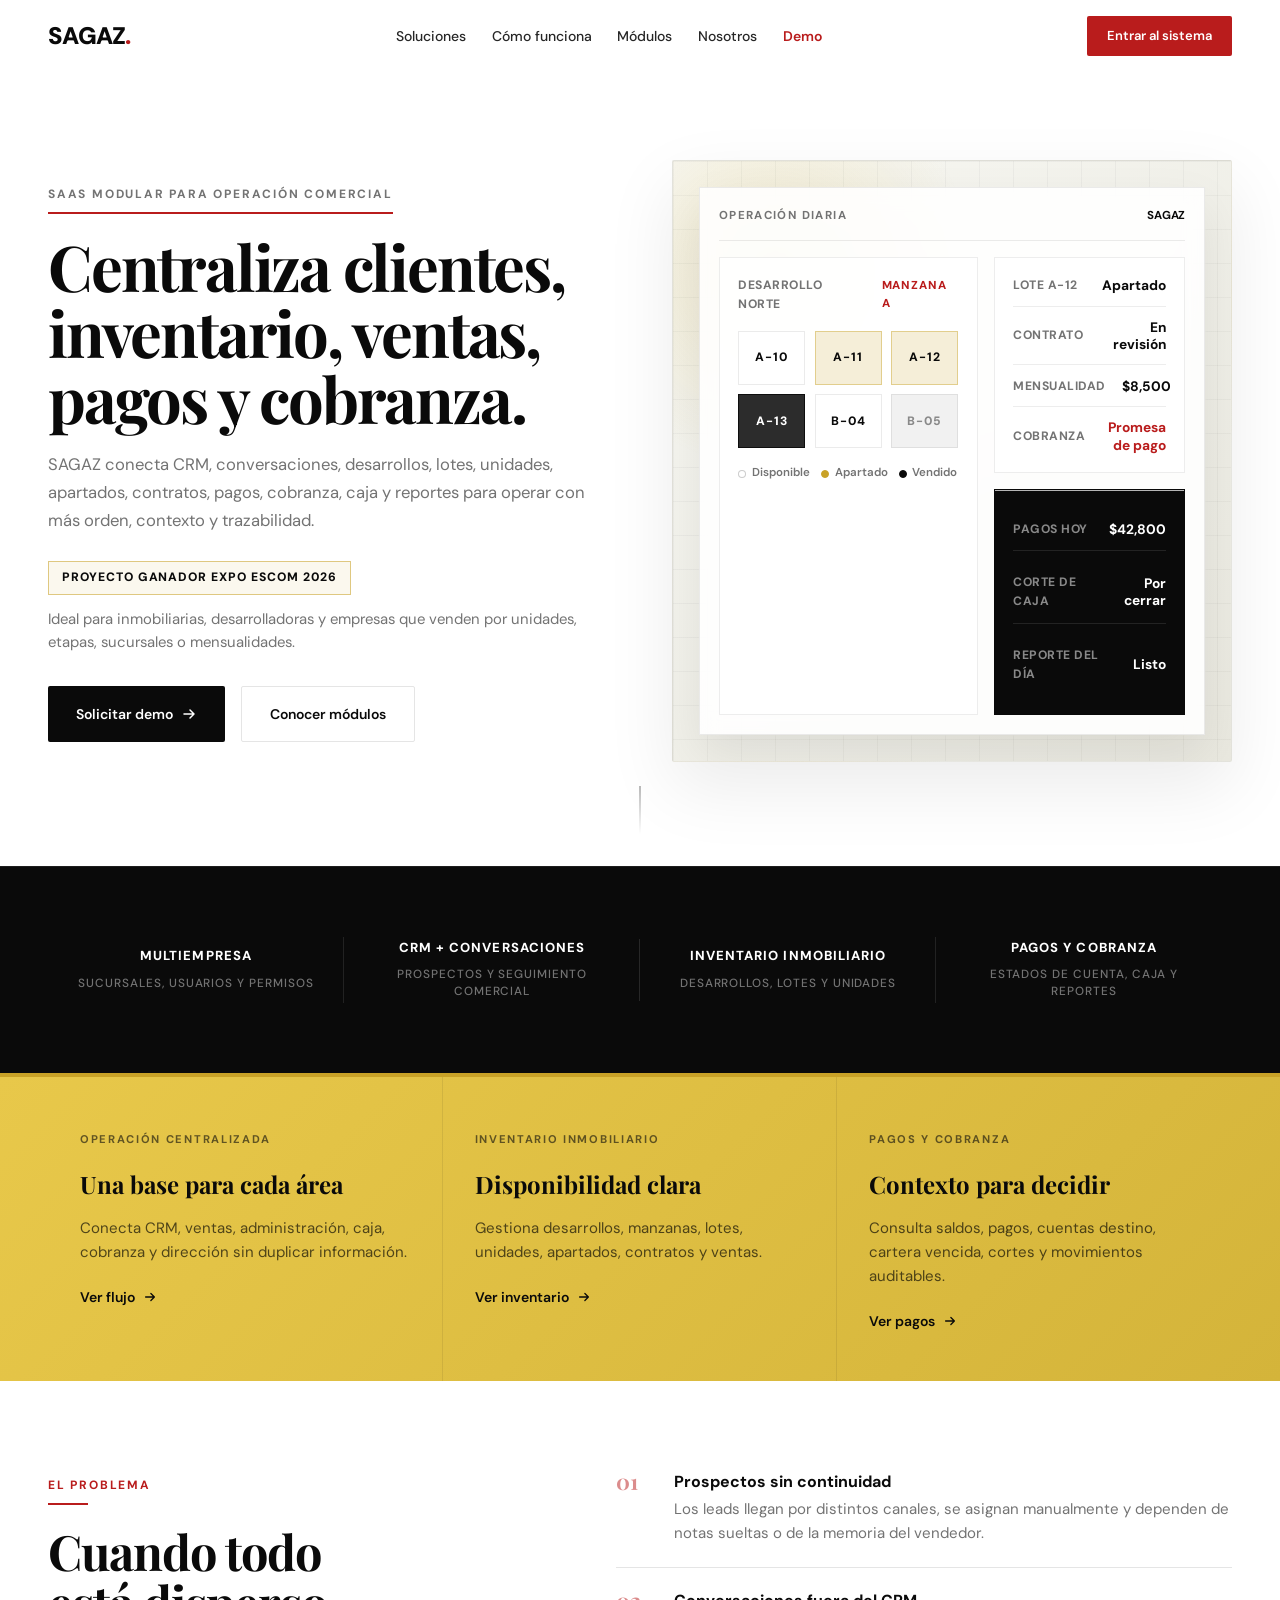
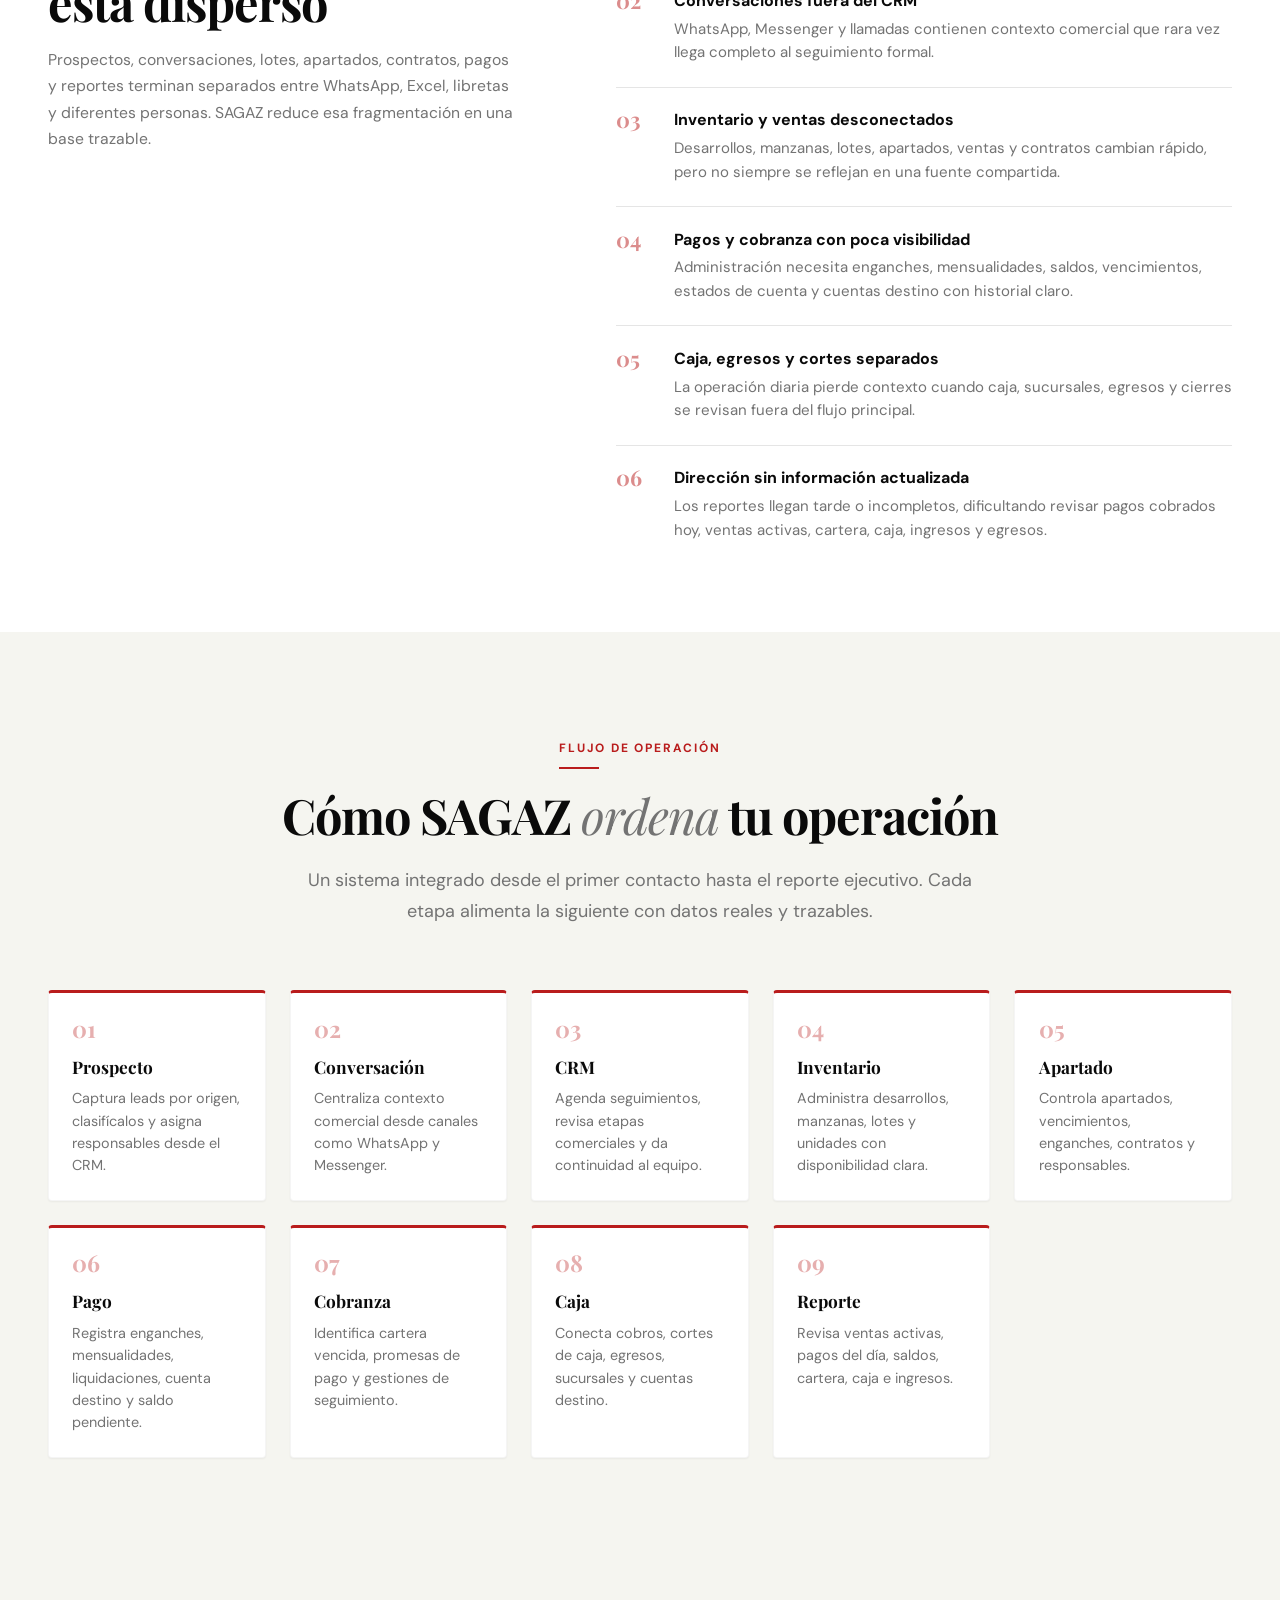
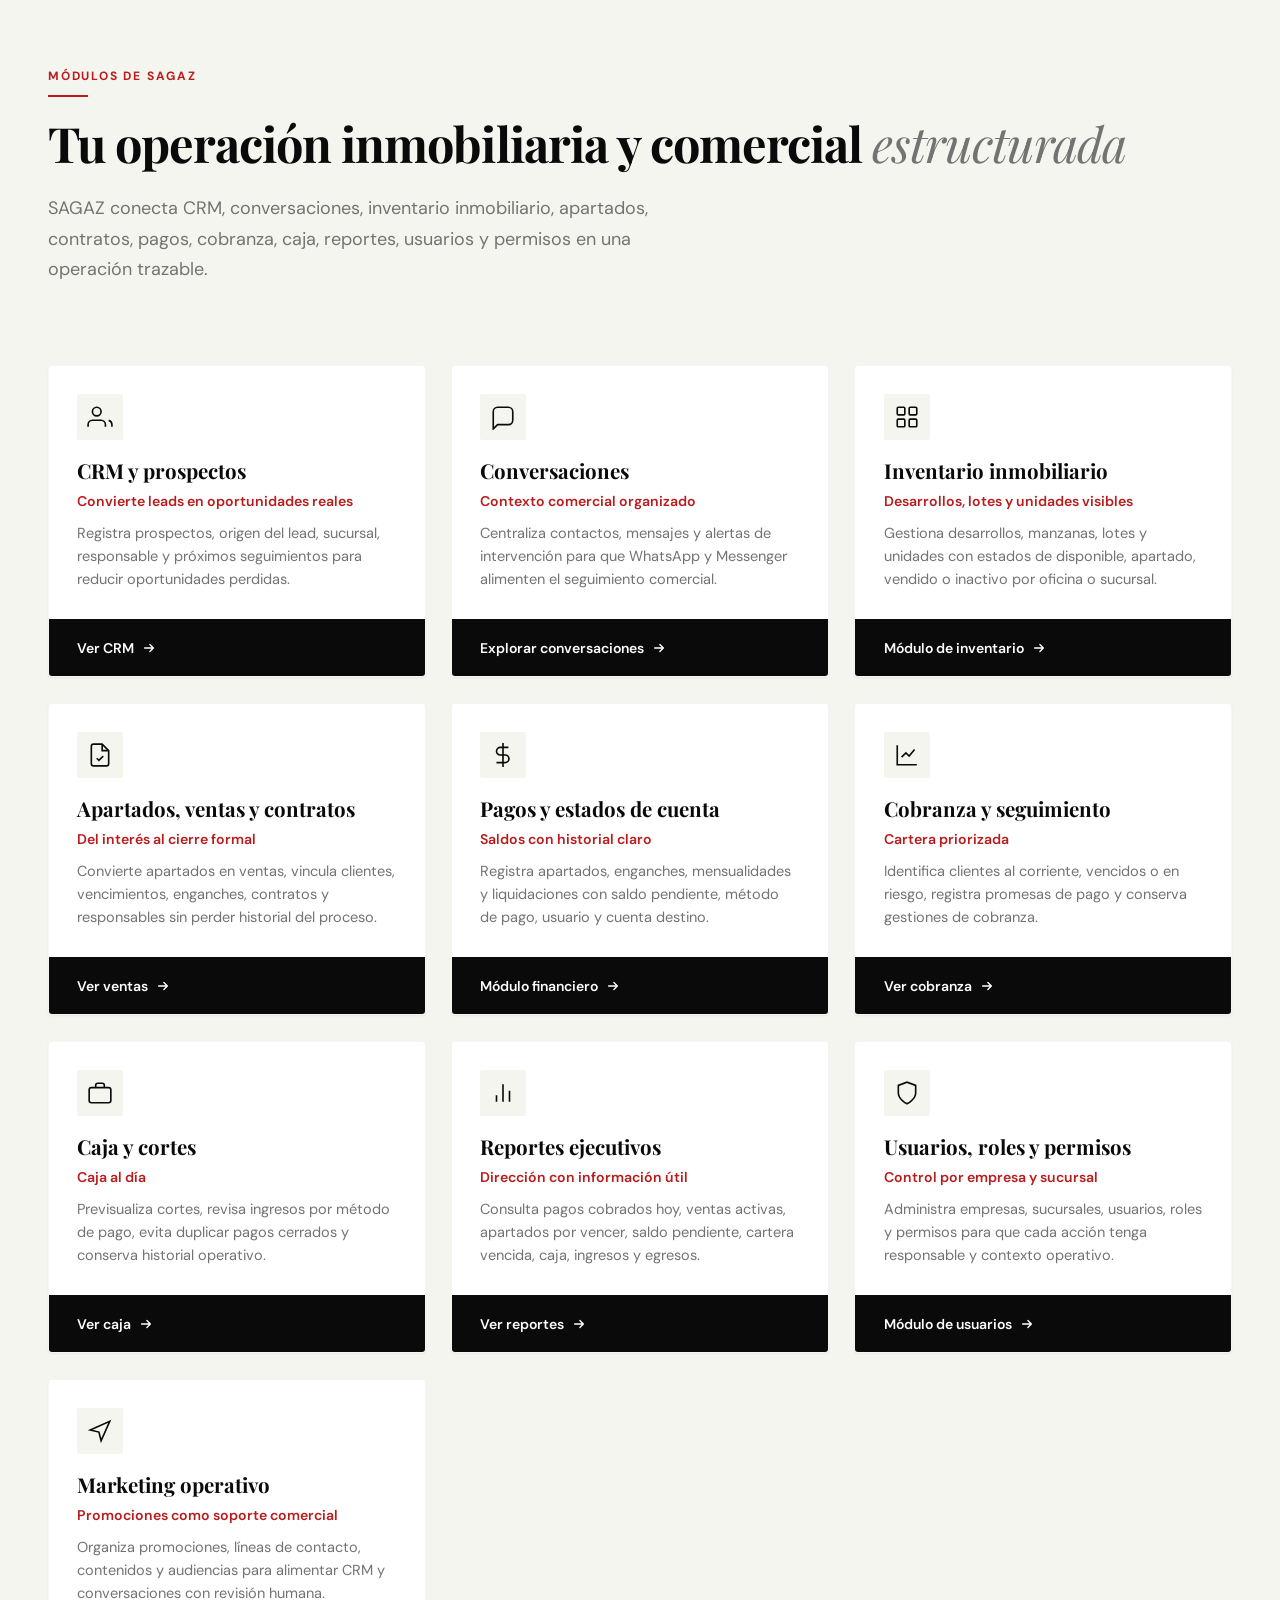
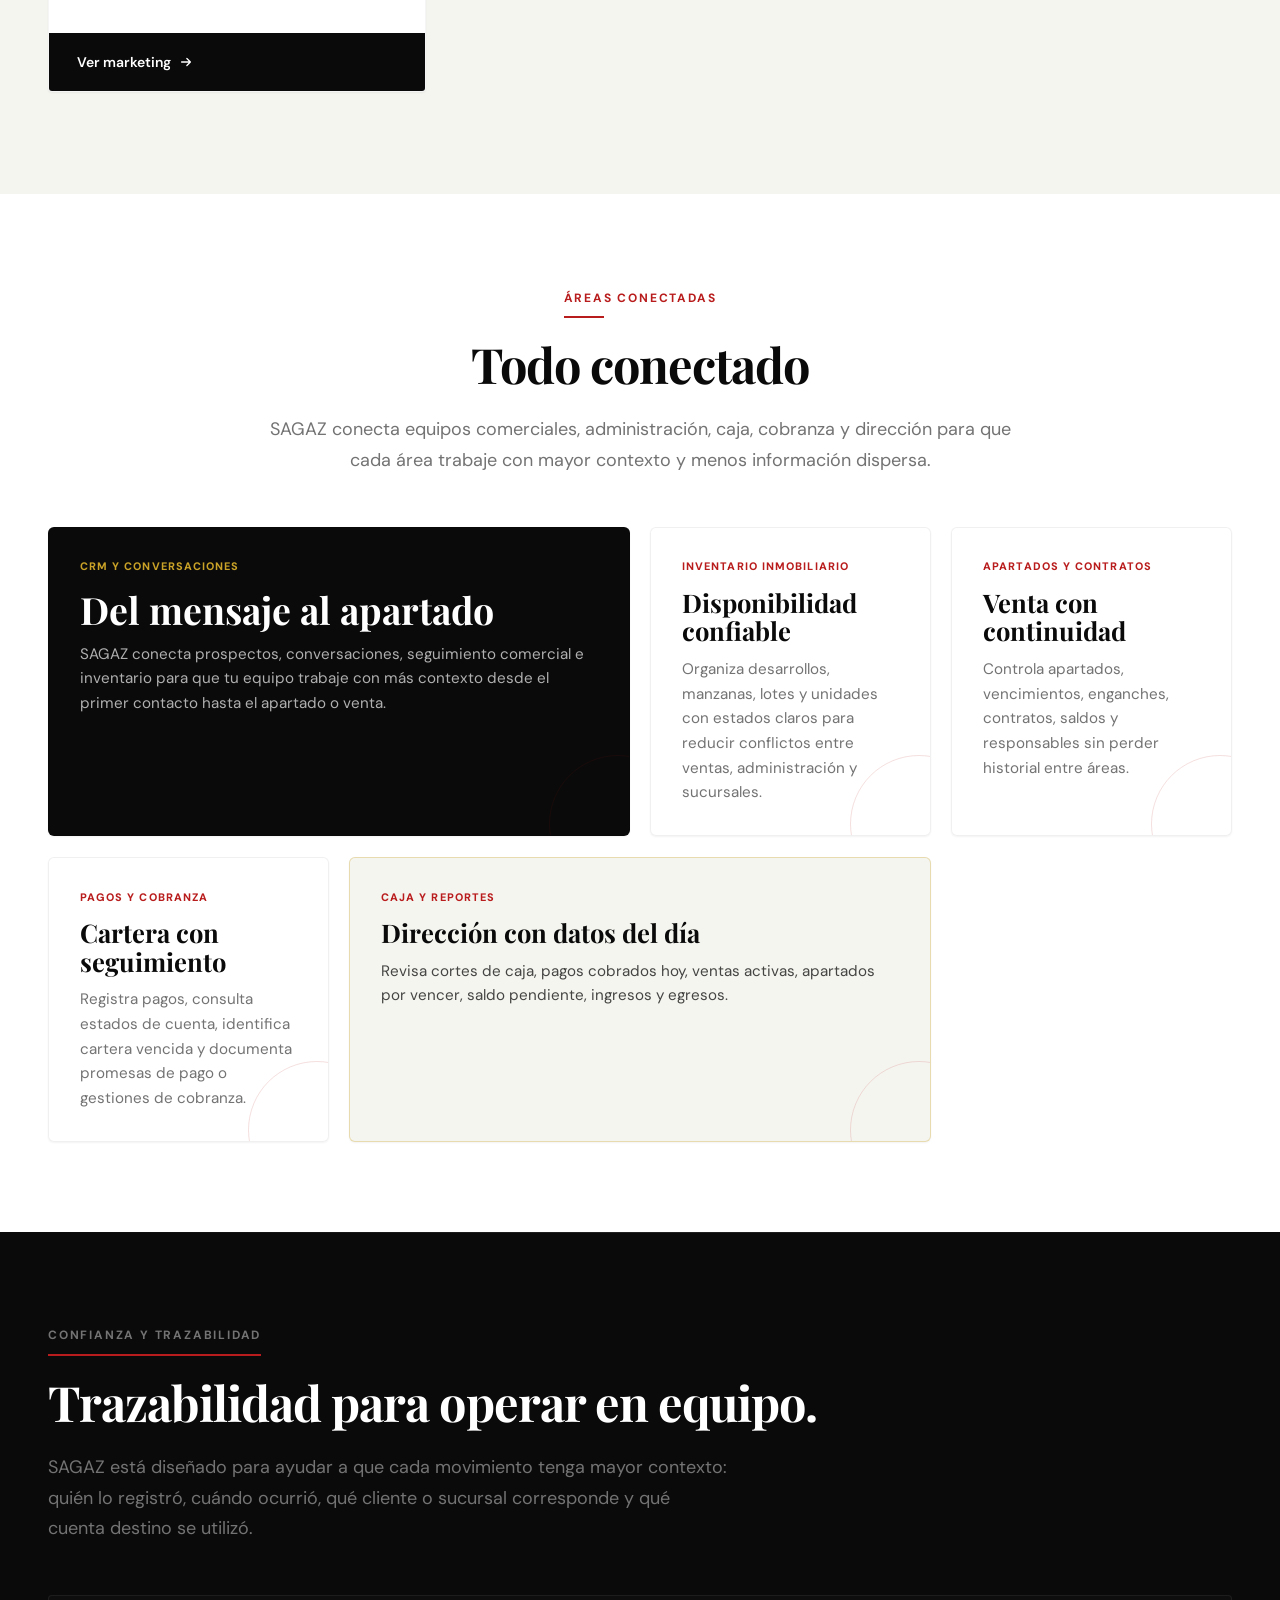
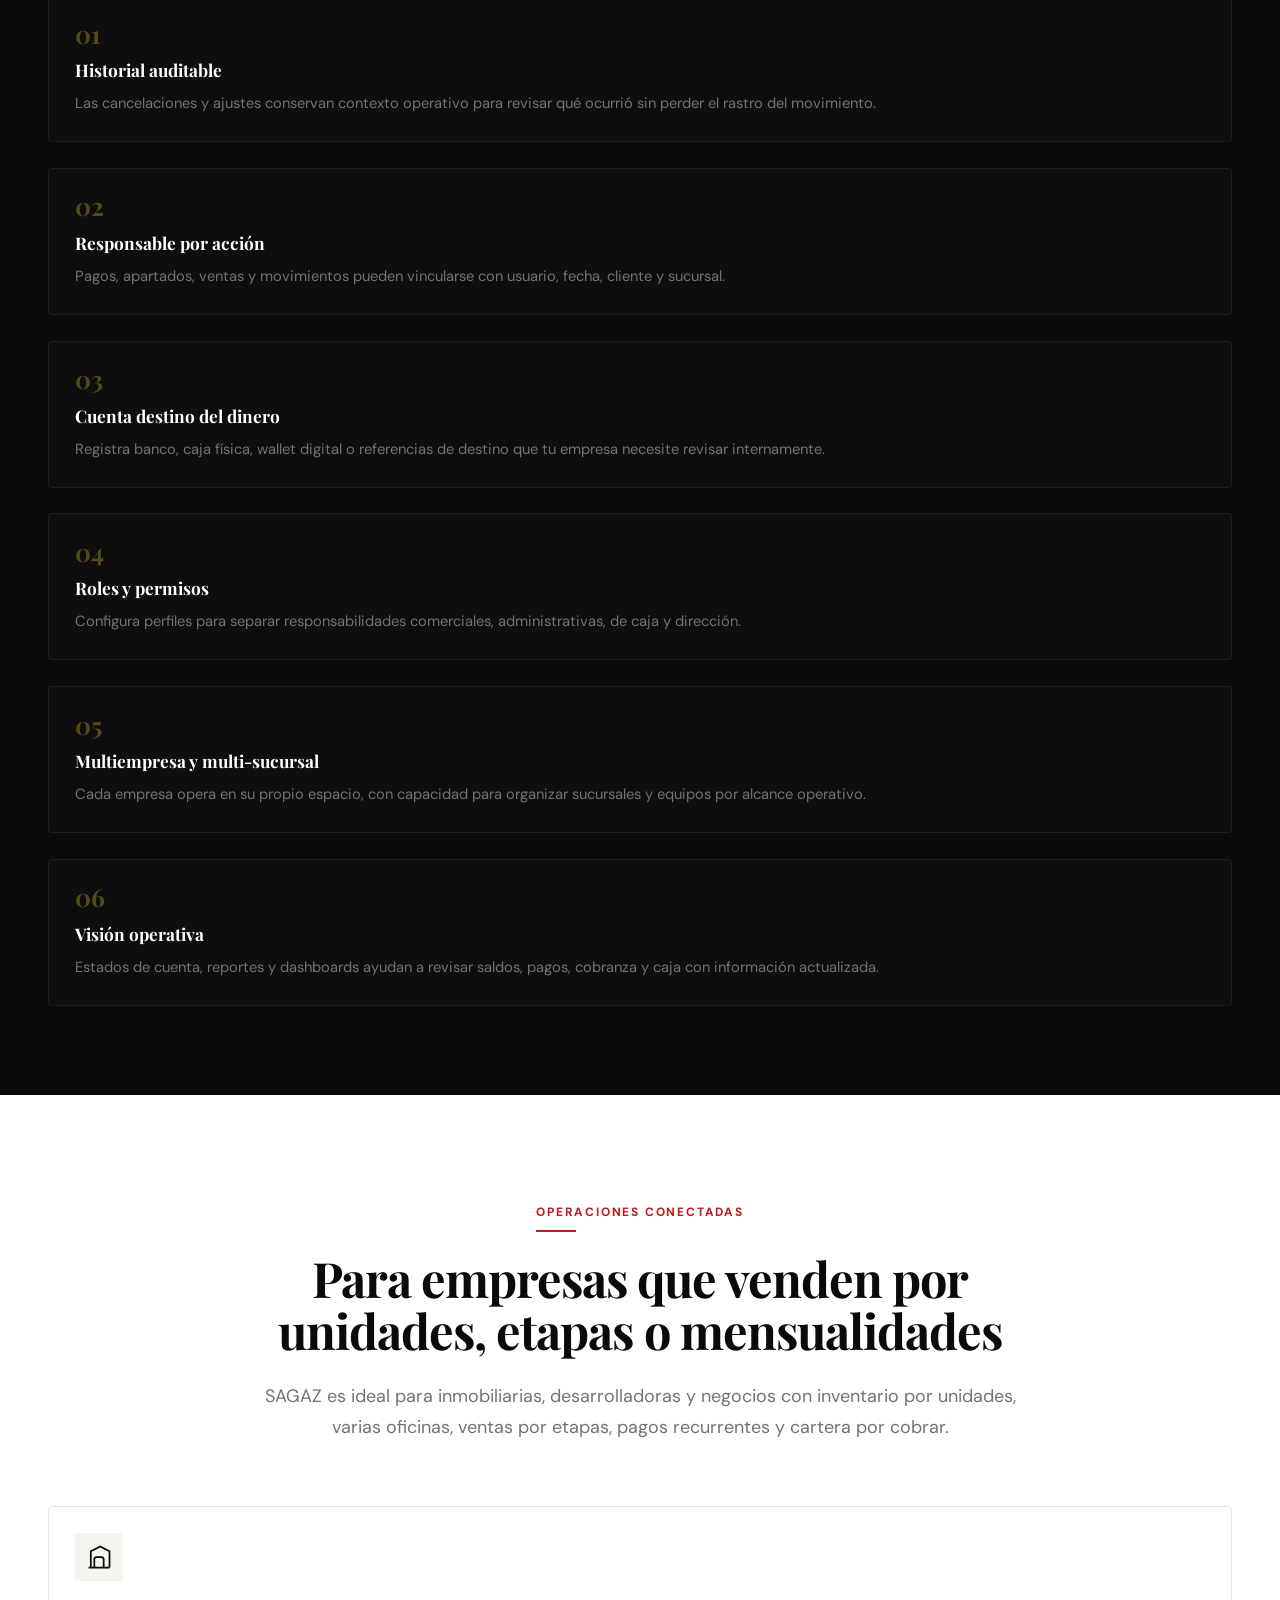
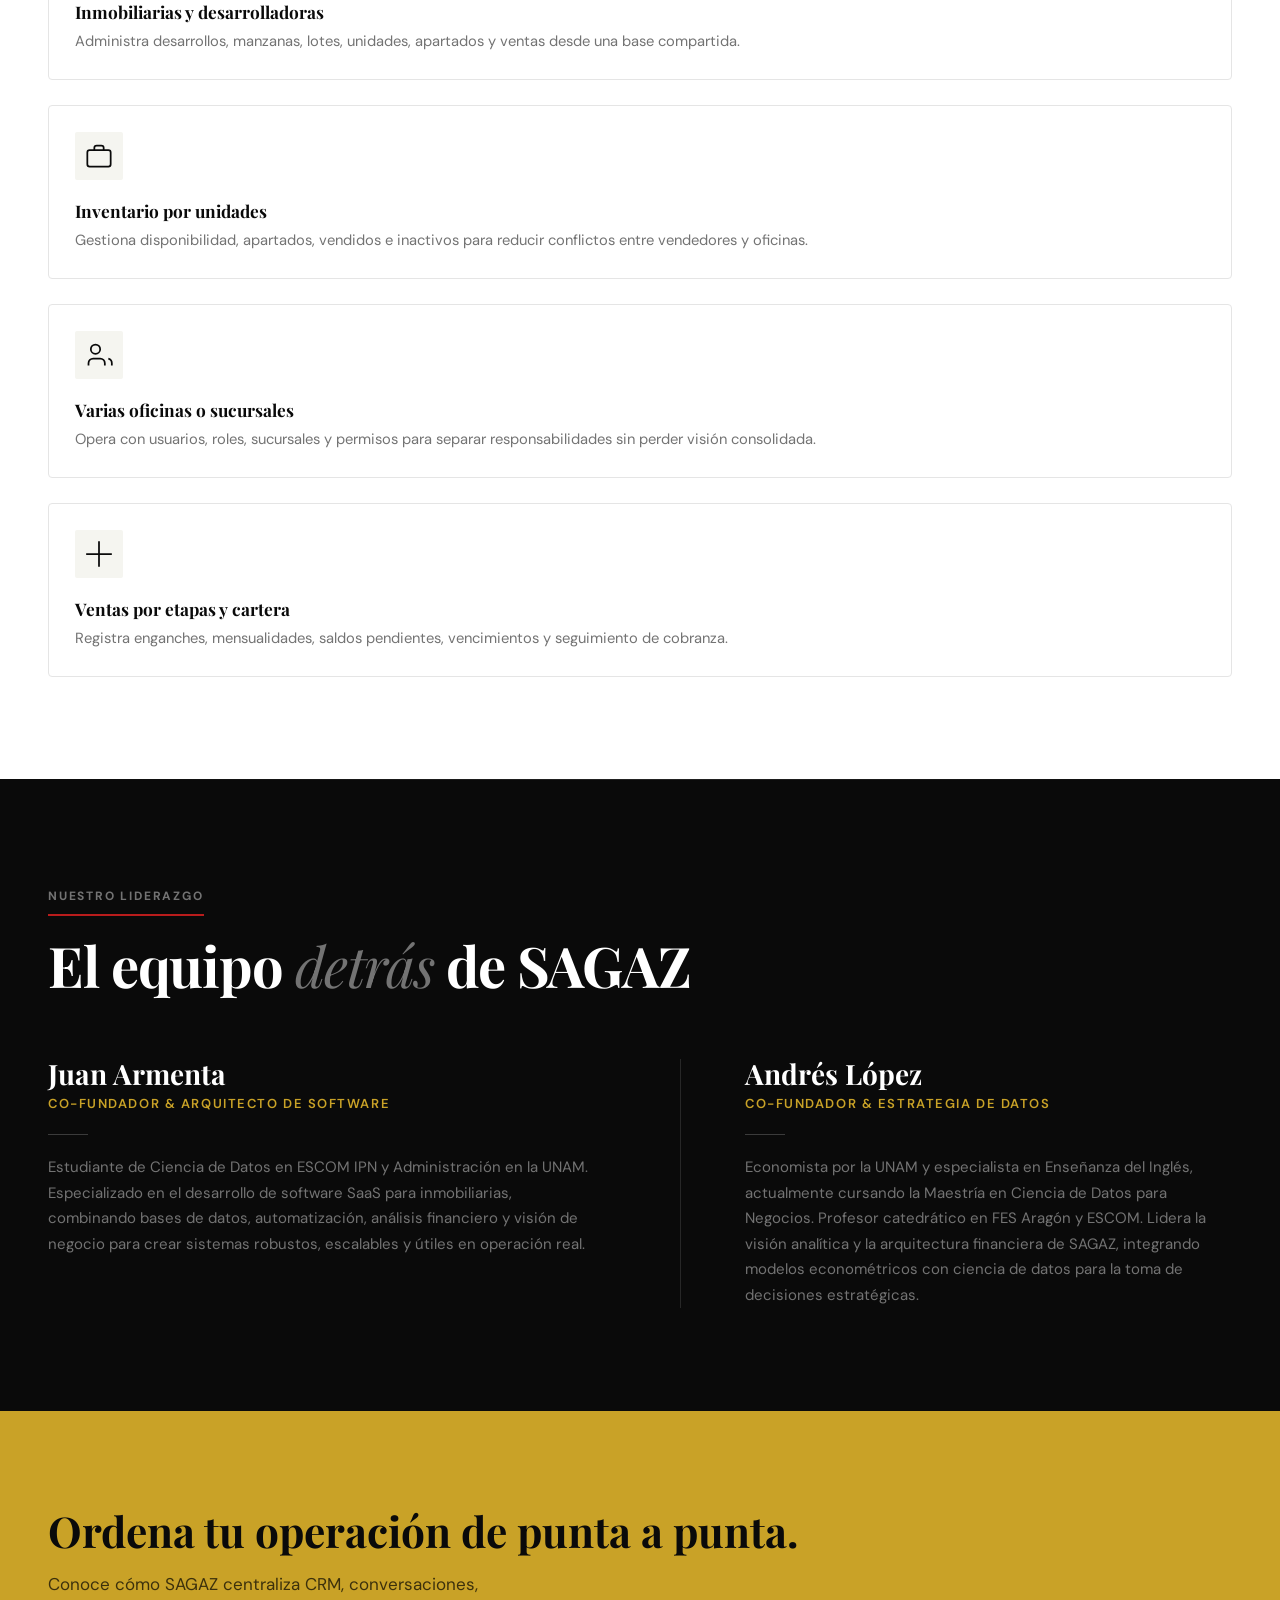
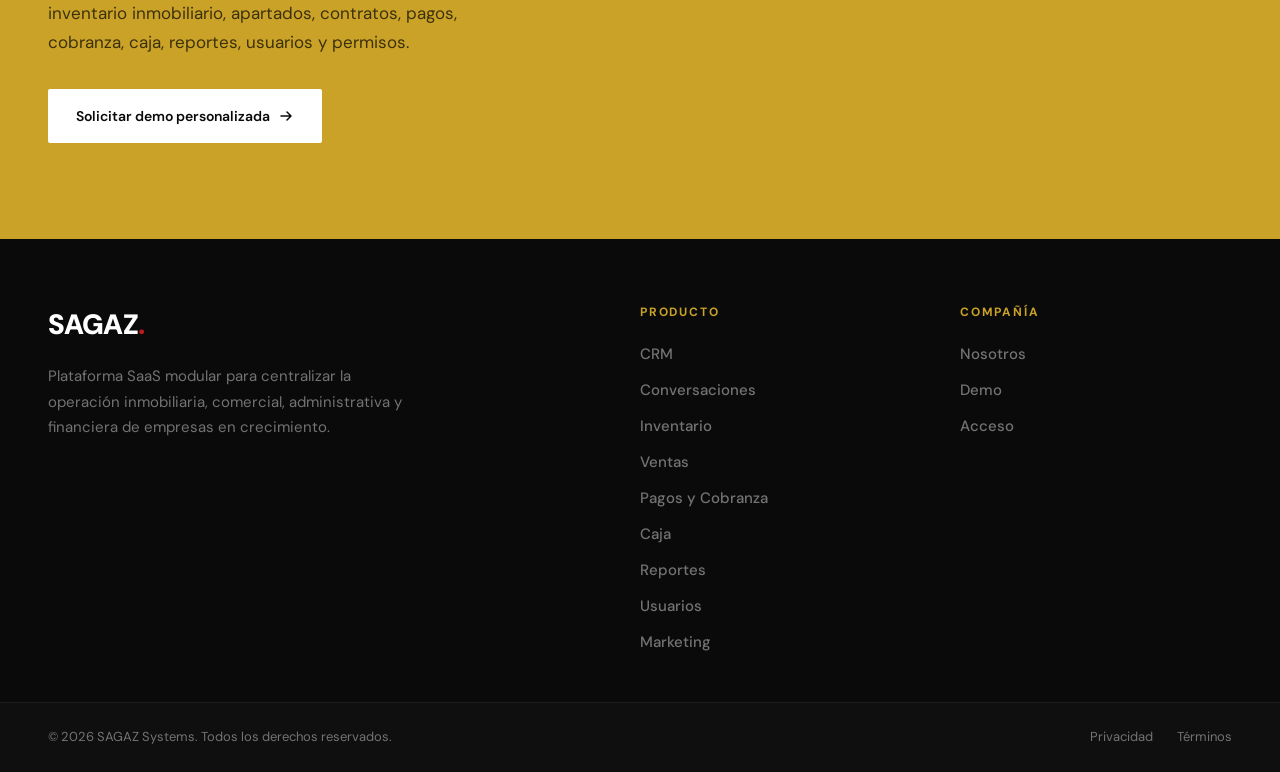
==== index.html @ 91ced613 "Ajustar landing SAGAZ" ====
<!DOCTYPE html>
<html lang="es-MX">
<head>
    <meta charset="UTF-8">
    <meta name="viewport" content="width=device-width, initial-scale=1.0">
    <meta http-equiv="X-UA-Compatible" content="IE=edge">

    <!-- SEO Core -->
    <title>SAGAZ | Plataforma para operación inmobiliaria, ventas, pagos y cobranza</title>
    <meta name="description" content="SAGAZ centraliza CRM, conversaciones, inventario inmobiliario, apartados, contratos, pagos, cobranza, caja, reportes, usuarios y permisos en una plataforma SaaS modular.">
    <meta name="robots" content="index, follow, max-snippet:160, max-image-preview:large">
    <link rel="canonical" href="https://sagaz.cloud/">

    <!-- Open Graph -->
    <meta property="og:type" content="website">
    <meta property="og:locale" content="es_MX">
    <meta property="og:url" content="https://sagaz.cloud/">
    <meta property="og:title" content="SAGAZ | Plataforma para operación inmobiliaria y comercial">
    <meta property="og:description" content="Centraliza CRM, conversaciones, desarrollos, lotes, unidades, apartados, contratos, pagos, cobranza, caja y reportes con trazabilidad operativa.">
    <meta property="og:image" content="https://sagaz.cloud/assets/img/og-sagaz.jpg">
    <meta property="og:image:width" content="1200">
    <meta property="og:image:height" content="630">
    <meta property="og:image:type" content="image/jpeg">
    <meta property="og:image:alt" content="SAGAZ - Plataforma SaaS modular para operación empresarial">
    <meta property="og:site_name" content="SAGAZ">

    <!-- Twitter Card -->
    <meta name="twitter:card" content="summary_large_image">
    <meta name="twitter:title" content="SAGAZ | Plataforma para operación inmobiliaria y comercial">
    <meta name="twitter:description" content="CRM, inventario, apartados, contratos, pagos, cobranza, caja y reportes en una sola plataforma con trazabilidad operativa.">
    <meta name="twitter:image" content="https://sagaz.cloud/assets/img/og-sagaz.jpg">

    <!-- Favicon -->
    <link rel="icon" type="image/svg+xml" href="favicon.svg?v=2">

    <!-- Preconnect -->
    <link rel="preconnect" href="https://fonts.googleapis.com">
    <link rel="preconnect" href="https://fonts.gstatic.com" crossorigin>

    <!-- Fonts -->
    <link href="https://fonts.googleapis.com/css2?family=Playfair+Display:ital,wght@0,400;0,600;0,700;0,900;1,400&family=DM+Sans:ital,opsz,wght@0,9..40,300;0,9..40,400;0,9..40,500;0,9..40,600;0,9..40,700;1,9..40,400&display=swap" rel="stylesheet">

    <link rel="stylesheet" href="css/styles.css">

    <!-- Schema.org JSON-LD -->
    <script type="application/ld+json">
    {
      "@context": "https://schema.org",
      "@graph": [
        {
          "@type": "Organization",
          "name": "SAGAZ Systems",
          "url": "https://sagaz.cloud",
          "logo": "https://sagaz.cloud/assets/img/logo-sagaz.png",
          "description": "Plataforma SaaS modular para centralizar la operación inmobiliaria, comercial, administrativa y financiera de empresas en crecimiento.",
          "sameAs": [],
          "contactPoint": {
            "@type": "ContactPoint",
            "contactType": "Ventas",
            "availableLanguage": ["Spanish", "English"]
          }
        },
        {
          "@type": "SoftwareApplication",
          "name": "SAGAZ",
          "applicationCategory": "BusinessApplication",
          "operatingSystem": "Web",
          "offers": {
            "@type": "Offer",
            "price": "0",
            "priceCurrency": "MXN",
            "description": "Demostración personalizada disponible"
          },
          "featureList": "CRM comercial, Conversaciones WhatsApp y Messenger, Desarrollos inmobiliarios, Manzanas, lotes y unidades, Disponibilidad, Apartados, Ventas y contratos, Pagos y estado de cuenta, Cobranza operativa, Caja y cortes, Egresos, Reportes ejecutivos, Dashboard operativo, Marketing de soporte, Multiempresa, Multi-sucursal, Roles y permisos"
        },
        {
          "@type": "WebSite",
          "url": "https://sagaz.cloud",
          "name": "SAGAZ",
          "potentialAction": {
            "@type": "SearchAction",
            "target": "https://sagaz.cloud/buscar?q={search_term_string}",
            "query-input": "required name=search_term_string"
          }
        }
      ]
    }
    </script>
</head>
<body>
    <a href="#main-content" class="skip-link">Saltar al contenido principal</a>

    <header class="navbar" role="banner">
        <div class="container nav-content">
            <a href="index.html" class="logo" aria-label="SAGAZ Inicio">SAGAZ<span class="dot" aria-hidden="true">.</span></a>
            <nav class="nav-links" role="navigation" aria-label="Navegación principal">
                <a href="#audiencia" class="nav-link">Soluciones</a>
                <a href="#flujo" class="nav-link">Cómo funciona</a>
                <a href="#soluciones" class="nav-link">Módulos</a>
                <a href="#equipo" class="nav-link">Nosotros</a>
                <a href="demo.html" class="nav-link nav-link--highlight">Demo</a>
            </nav>
            <div class="nav-actions">
                <a href="https://app.sagaz.cloud/login" class="btn-rojo">Entrar al sistema</a>
                <button class="menu-toggle" aria-label="Abrir menú" aria-expanded="false" aria-controls="mobile-menu">
                    <span class="menu-bar"></span>
                    <span class="menu-bar"></span>
                    <span class="menu-bar"></span>
                </button>
            </div>
        </div>
        <div class="mobile-menu" id="mobile-menu" aria-hidden="true">
            <nav class="mobile-nav" role="navigation" aria-label="Navegación móvil">
                <a href="#audiencia" class="mobile-nav-link">Soluciones</a>
                <a href="#flujo" class="mobile-nav-link">Cómo funciona</a>
                <a href="#soluciones" class="mobile-nav-link">Módulos</a>
                <a href="#problema" class="mobile-nav-link">El Problema</a>
                <a href="#equipo" class="mobile-nav-link">Nosotros</a>
                <a href="demo.html" class="mobile-nav-link">Agendar Demo</a>
                <a href="https://app.sagaz.cloud/login" class="mobile-nav-link mobile-nav-link--cta">Entrar al sistema</a>
            </nav>
        </div>
    </header>

    <main id="main-content">
        <!-- Hero -->
        <section class="hero" aria-labelledby="hero-title">
            <div class="container hero-grid">
                <div class="hero-text">
                    <span class="overline reveal-up">SaaS modular para operación comercial</span>
                    <h1 id="hero-title" class="hero-title reveal-up" style="--delay: 0.1s">
                        Centraliza clientes, inventario, ventas, pagos y cobranza.
                    </h1>
                    <p class="hero-desc reveal-up" style="--delay: 0.2s">
                        SAGAZ conecta CRM, conversaciones, desarrollos, lotes, unidades, apartados, contratos, pagos, cobranza, caja y reportes para operar con más orden, contexto y trazabilidad.
                    </p>
                    <div class="hero-proof reveal-up" style="--delay: 0.25s" aria-label="Reconocimiento y enfoque de SAGAZ">
                        <span class="hero-badge">Proyecto ganador Expo ESCOM 2026</span>
                        <span class="hero-audience">Ideal para inmobiliarias, desarrolladoras y empresas que venden por unidades, etapas, sucursales o mensualidades.</span>
                    </div>
                    <div class="hero-actions reveal-up" style="--delay: 0.35s">
                        <a href="demo.html" class="btn-primary">
                            <span>Solicitar demo</span>
                            <svg width="16" height="16" viewBox="0 0 16 16" fill="none" aria-hidden="true"><path d="M3 8h10M9 4l4 4-4 4" stroke="currentColor" stroke-width="1.5" stroke-linecap="round" stroke-linejoin="round"/></svg>
                        </a>
                        <a href="#soluciones" class="btn-ghost">
                            <span>Conocer módulos</span>
                        </a>
                    </div>
                </div>
                <div class="hero-visual hero-dashboard reveal-fade" style="--delay: 0.4s" aria-hidden="true">
                    <div class="dashboard-shell">
                        <div class="dashboard-topbar">
                            <span>Operación diaria</span>
                            <strong>SAGAZ</strong>
                        </div>
                        <div class="dashboard-main">
                            <div class="dashboard-panel dashboard-panel--map">
                                <div class="panel-heading">
                                    <span>Desarrollo Norte</span>
                                    <small>Manzana A</small>
                                </div>
                                <div class="lot-grid">
                                    <span class="lot lot--available">A-10</span>
                                    <span class="lot lot--reserved">A-11</span>
                                    <span class="lot lot--reserved">A-12</span>
                                    <span class="lot lot--sold">A-13</span>
                                    <span class="lot lot--available">B-04</span>
                                    <span class="lot lot--inactive">B-05</span>
                                </div>
                                <div class="lot-legend">
                                    <span><i class="legend-dot legend-dot--available"></i>Disponible</span>
                                    <span><i class="legend-dot legend-dot--reserved"></i>Apartado</span>
                                    <span><i class="legend-dot legend-dot--sold"></i>Vendido</span>
                                </div>
                            </div>
                            <div class="dashboard-panel dashboard-panel--status">
                                <div class="status-row">
                                    <span>Lote A-12</span>
                                    <strong>Apartado</strong>
                                </div>
                                <div class="status-row">
                                    <span>Contrato</span>
                                    <strong>En revisión</strong>
                                </div>
                                <div class="status-row">
                                    <span>Mensualidad</span>
                                    <strong>$8,500</strong>
                                </div>
                                <div class="status-row status-row--alert">
                                    <span>Cobranza</span>
                                    <strong>Promesa de pago</strong>
                                </div>
                            </div>
                            <div class="dashboard-panel dashboard-panel--metrics">
                                <div class="metric-card">
                                    <span>Pagos hoy</span>
                                    <strong>$42,800</strong>
                                </div>
                                <div class="metric-card">
                                    <span>Corte de caja</span>
                                    <strong>Por cerrar</strong>
                                </div>
                                <div class="metric-card">
                                    <span>Reporte del día</span>
                                    <strong>Listo</strong>
                                </div>
                            </div>
                        </div>
                    </div>
                </div>
            </div>
            <div class="hero-scroll-indicator" aria-hidden="true">
                <span class="scroll-line"></span>
            </div>
        </section>

        <!-- Stats Bar -->
        <section class="stats-bar" aria-label="Pilares operativos de SAGAZ">
    <div class="container stats-grid">
        <div class="stat-item reveal-up">
            <span class="stat-number">Multiempresa</span>
            <span class="stat-label">Sucursales, usuarios y permisos</span>
        </div>

        <div class="stat-item reveal-up" style="--delay: 0.1s">
            <span class="stat-number">CRM + Conversaciones</span>
            <span class="stat-label">Prospectos y seguimiento comercial</span>
        </div>

        <div class="stat-item reveal-up" style="--delay: 0.2s">
            <span class="stat-number">Inventario Inmobiliario</span>
            <span class="stat-label">Desarrollos, lotes y unidades</span>
        </div>

        <div class="stat-item reveal-up" style="--delay: 0.3s">
            <span class="stat-number">Pagos y Cobranza</span>
            <span class="stat-label">Estados de cuenta, caja y reportes</span>
        </div>
    </div>
</section>

        <!-- Yellow Banner -->
        <section class="yellow-banner" aria-label="Módulos principales">
            <div class="container banner-grid">
                <article class="banner-item reveal-up">
                    <span class="overline-black">Operación centralizada</span>
                    <h3>Una base para cada área</h3>
                    <p>Conecta CRM, ventas, administración, caja, cobranza y dirección sin duplicar información.</p>
                    <a href="#flujo" class="link-arrow">
                        <span>Ver flujo</span>
                        <svg width="14" height="14" viewBox="0 0 16 16" fill="none" aria-hidden="true"><path d="M3 8h10M9 4l4 4-4 4" stroke="currentColor" stroke-width="1.5" stroke-linecap="round" stroke-linejoin="round"/></svg>
                    </a>
                </article>
                <article class="banner-item reveal-up" style="--delay: 0.1s">
                    <span class="overline-black">Inventario inmobiliario</span>
                    <h3>Disponibilidad clara</h3>
                    <p>Gestiona desarrollos, manzanas, lotes, unidades, apartados, contratos y ventas.</p>
                    <a href="inventario.html" class="link-arrow">
                        <span>Ver inventario</span>
                        <svg width="14" height="14" viewBox="0 0 16 16" fill="none" aria-hidden="true"><path d="M3 8h10M9 4l4 4-4 4" stroke="currentColor" stroke-width="1.5" stroke-linecap="round" stroke-linejoin="round"/></svg>
                    </a>
                </article>
                <article class="banner-item reveal-up" style="--delay: 0.2s">
                    <span class="overline-black">Pagos y cobranza</span>
                    <h3>Contexto para decidir</h3>
                    <p>Consulta saldos, pagos, cuentas destino, cartera vencida, cortes y movimientos auditables.</p>
                    <a href="financiero.html" class="link-arrow">
                        <span>Ver pagos</span>
                        <svg width="14" height="14" viewBox="0 0 16 16" fill="none" aria-hidden="true"><path d="M3 8h10M9 4l4 4-4 4" stroke="currentColor" stroke-width="1.5" stroke-linecap="round" stroke-linejoin="round"/></svg>
                    </a>
                </article>
            </div>
        </section>

        <!-- Pain Section -->
        <section id="problema" class="pain-section" aria-labelledby="pain-title">
            <div class="container">
                <div class="pain-grid">
                    <div class="pain-header reveal-up">
                        <span class="overline-red-line">El problema</span>
                        <h2 id="pain-title" class="section-title pain-title">
                            Cuando todo está disperso
                        </h2>
                        <p class="section-desc">Prospectos, conversaciones, lotes, apartados, contratos, pagos y reportes terminan separados entre WhatsApp, Excel, libretas y diferentes personas. SAGAZ reduce esa fragmentación en una base trazable.</p>
                    </div>
                    <ul class="pain-list">
                        <li class="reveal-up" style="--delay: 0.1s">
                            <span class="pain-num" aria-hidden="true">01</span>
                            <div class="pain-content">
                                <strong>Prospectos sin continuidad</strong>
                                <span>Los leads llegan por distintos canales, se asignan manualmente y dependen de notas sueltas o de la memoria del vendedor.</span>
                            </div>
                        </li>
                        <li class="reveal-up" style="--delay: 0.15s">
                            <span class="pain-num" aria-hidden="true">02</span>
                            <div class="pain-content">
                                <strong>Conversaciones fuera del CRM</strong>
                                <span>WhatsApp, Messenger y llamadas contienen contexto comercial que rara vez llega completo al seguimiento formal.</span>
                            </div>
                        </li>
                        <li class="reveal-up" style="--delay: 0.2s">
                            <span class="pain-num" aria-hidden="true">03</span>
                            <div class="pain-content">
                                <strong>Inventario y ventas desconectados</strong>
                                <span>Desarrollos, manzanas, lotes, apartados, ventas y contratos cambian rápido, pero no siempre se reflejan en una fuente compartida.</span>
                            </div>
                        </li>
                        <li class="reveal-up" style="--delay: 0.25s">
                            <span class="pain-num" aria-hidden="true">04</span>
                            <div class="pain-content">
                                <strong>Pagos y cobranza con poca visibilidad</strong>
                                <span>Administración necesita enganches, mensualidades, saldos, vencimientos, estados de cuenta y cuentas destino con historial claro.</span>
                            </div>
                        </li>
                        <li class="reveal-up" style="--delay: 0.3s">
                            <span class="pain-num" aria-hidden="true">05</span>
                            <div class="pain-content">
                                <strong>Caja, egresos y cortes separados</strong>
                                <span>La operación diaria pierde contexto cuando caja, sucursales, egresos y cierres se revisan fuera del flujo principal.</span>
                            </div>
                        </li>
                        <li class="reveal-up" style="--delay: 0.35s">
                            <span class="pain-num" aria-hidden="true">06</span>
                            <div class="pain-content">
                                <strong>Dirección sin información actualizada</strong>
                                <span>Los reportes llegan tarde o incompletos, dificultando revisar pagos cobrados hoy, ventas activas, cartera, caja, ingresos y egresos.</span>
                            </div>
                        </li>
                    </ul>
                </div>
            </div>
        </section>

        <!-- Flow Section -->
        <section id="flujo" class="flow-section" aria-labelledby="flow-title">
            <div class="container">
                <header class="section-header" style="text-align:center; margin-bottom:4rem;">
                    <span class="overline-red-line reveal-up">Flujo de operación</span>
                    <h2 id="flow-title" class="section-title reveal-up" style="--delay: 0.1s; margin-left:auto; margin-right:auto;">
                        Cómo SAGAZ <em>ordena</em> tu operación
                    </h2>
                    <p class="section-desc reveal-up" style="--delay: 0.2s; margin-left:auto; margin-right:auto; max-width:700px;">
                        Un sistema integrado desde el primer contacto hasta el reporte ejecutivo. Cada etapa alimenta la siguiente con datos reales y trazables.
                    </p>
                </header>

                <div class="flow-steps flow-steps--wide">
                    <article class="flow-step reveal-up">
                        <span class="flow-number" aria-hidden="true">01</span>
                        <h3>Prospecto</h3>
                        <p>Captura leads por origen, clasifícalos y asigna responsables desde el CRM.</p>
                    </article>
                    <article class="flow-step reveal-up" style="--delay: 0.05s">
                        <span class="flow-number" aria-hidden="true">02</span>
                        <h3>Conversación</h3>
                        <p>Centraliza contexto comercial desde canales como WhatsApp y Messenger.</p>
                    </article>
                    <article class="flow-step reveal-up" style="--delay: 0.1s">
                        <span class="flow-number" aria-hidden="true">03</span>
                        <h3>CRM</h3>
                        <p>Agenda seguimientos, revisa etapas comerciales y da continuidad al equipo.</p>
                    </article>
                    <article class="flow-step reveal-up" style="--delay: 0.15s">
                        <span class="flow-number" aria-hidden="true">04</span>
                        <h3>Inventario</h3>
                        <p>Administra desarrollos, manzanas, lotes y unidades con disponibilidad clara.</p>
                    </article>
                    <article class="flow-step reveal-up" style="--delay: 0.2s">
                        <span class="flow-number" aria-hidden="true">05</span>
                        <h3>Apartado</h3>
                        <p>Controla apartados, vencimientos, enganches, contratos y responsables.</p>
                    </article>
                    <article class="flow-step reveal-up" style="--delay: 0.25s">
                        <span class="flow-number" aria-hidden="true">06</span>
                        <h3>Pago</h3>
                        <p>Registra enganches, mensualidades, liquidaciones, cuenta destino y saldo pendiente.</p>
                    </article>
                    <article class="flow-step reveal-up" style="--delay: 0.3s">
                        <span class="flow-number" aria-hidden="true">07</span>
                        <h3>Cobranza</h3>
                        <p>Identifica cartera vencida, promesas de pago y gestiones de seguimiento.</p>
                    </article>
                    <article class="flow-step reveal-up" style="--delay: 0.35s">
                        <span class="flow-number" aria-hidden="true">08</span>
                        <h3>Caja</h3>
                        <p>Conecta cobros, cortes de caja, egresos, sucursales y cuentas destino.</p>
                    </article>
                    <article class="flow-step reveal-up" style="--delay: 0.4s">
                        <span class="flow-number" aria-hidden="true">09</span>
                        <h3>Reporte</h3>
                        <p>Revisa ventas activas, pagos del día, saldos, cartera, caja e ingresos.</p>
                    </article>
                </div>
            </div>
        </section>

        <!-- Modules Section -->
        <section id="soluciones" class="modules" aria-labelledby="modules-title">
            <div class="container">
                <header class="section-header">
                    <span class="overline-red-line reveal-up">Módulos de SAGAZ</span>
                    <h2 id="modules-title" class="section-title reveal-up" style="--delay: 0.1s">
                        Tu operación inmobiliaria y comercial <em>estructurada</em>
                    </h2>
                    <p class="section-desc reveal-up" style="--delay: 0.2s">
                        SAGAZ conecta CRM, conversaciones, inventario inmobiliario, apartados, contratos, pagos, cobranza, caja, reportes, usuarios y permisos en una operación trazable.
                    </p>
                </header>

                <div class="cards-grid cards-grid--modules">
                    <article class="br-card reveal-up">
                        <div class="br-card-body">
                            <div class="card-icon" aria-hidden="true">
                                <svg width="32" height="32" viewBox="0 0 24 24" fill="none" stroke="currentColor" stroke-width="1.5"><path d="M17 21v-2a4 4 0 00-4-4H5a4 4 0 00-4 4v2"/><circle cx="9" cy="7" r="4"/><path d="M23 21v-2a4 4 0 00-3-3.87"/></svg>
                            </div>
                            <h3>CRM y prospectos</h3>
                            <strong>Convierte leads en oportunidades reales</strong>
                            <p>Registra prospectos, origen del lead, sucursal, responsable y próximos seguimientos para reducir oportunidades perdidas.</p>
                        </div>
                        <div class="br-card-footer">
                            <a href="crm.html" class="link-arrow-light">
                                <span>Ver CRM</span>
                                <svg width="14" height="14" viewBox="0 0 16 16" fill="none" aria-hidden="true"><path d="M3 8h10M9 4l4 4-4 4" stroke="currentColor" stroke-width="1.5" stroke-linecap="round" stroke-linejoin="round"/></svg>
                            </a>
                        </div>
                    </article>

                    <article class="br-card reveal-up" style="--delay: 0.1s">
                        <div class="br-card-body">
                            <div class="card-icon" aria-hidden="true">
                                <svg width="32" height="32" viewBox="0 0 24 24" fill="none" stroke="currentColor" stroke-width="1.5"><path d="M21 15a4 4 0 01-4 4H7l-4 4V7a4 4 0 014-4h10a4 4 0 014 4z"/></svg>
                            </div>
                            <h3>Conversaciones</h3>
                            <strong>Contexto comercial organizado</strong>
                            <p>Centraliza contactos, mensajes y alertas de intervención para que WhatsApp y Messenger alimenten el seguimiento comercial.</p>
                        </div>
                        <div class="br-card-footer">
                            <a href="conversaciones.html" class="link-arrow-light">
                                <span>Explorar conversaciones</span>
                                <svg width="14" height="14" viewBox="0 0 16 16" fill="none" aria-hidden="true"><path d="M3 8h10M9 4l4 4-4 4" stroke="currentColor" stroke-width="1.5" stroke-linecap="round" stroke-linejoin="round"/></svg>
                            </a>
                        </div>
                    </article>

                    <article class="br-card reveal-up" style="--delay: 0.2s">
                        <div class="br-card-body">
                            <div class="card-icon" aria-hidden="true">
                                <svg width="32" height="32" viewBox="0 0 24 24" fill="none" stroke="currentColor" stroke-width="1.5"><rect x="3" y="3" width="7" height="7" rx="1"/><rect x="14" y="3" width="7" height="7" rx="1"/><rect x="3" y="14" width="7" height="7" rx="1"/><rect x="14" y="14" width="7" height="7" rx="1"/></svg>
                            </div>
                            <h3>Inventario inmobiliario</h3>
                            <strong>Desarrollos, lotes y unidades visibles</strong>
                            <p>Gestiona desarrollos, manzanas, lotes y unidades con estados de disponible, apartado, vendido o inactivo por oficina o sucursal.</p>
                        </div>
                        <div class="br-card-footer">
                            <a href="inventario.html" class="link-arrow-light">
                                <span>Módulo de inventario</span>
                                <svg width="14" height="14" viewBox="0 0 16 16" fill="none" aria-hidden="true"><path d="M3 8h10M9 4l4 4-4 4" stroke="currentColor" stroke-width="1.5" stroke-linecap="round" stroke-linejoin="round"/></svg>
                            </a>
                        </div>
                    </article>

                    <article class="br-card reveal-up" style="--delay: 0.3s">
                        <div class="br-card-body">
                            <div class="card-icon" aria-hidden="true">
                                <svg width="32" height="32" viewBox="0 0 24 24" fill="none" stroke="currentColor" stroke-width="1.5"><path d="M14 2H6a2 2 0 00-2 2v16a2 2 0 002 2h12a2 2 0 002-2V8z"/><polyline points="14 2 14 8 20 8"/><path d="M9 15l2 2 4-4"/></svg>
                            </div>
                            <h3>Apartados, ventas y contratos</h3>
                            <strong>Del interés al cierre formal</strong>
                            <p>Convierte apartados en ventas, vincula clientes, vencimientos, enganches, contratos y responsables sin perder historial del proceso.</p>
                        </div>
                        <div class="br-card-footer">
                            <a href="ventas.html" class="link-arrow-light">
                                <span>Ver ventas</span>
                                <svg width="14" height="14" viewBox="0 0 16 16" fill="none" aria-hidden="true"><path d="M3 8h10M9 4l4 4-4 4" stroke="currentColor" stroke-width="1.5" stroke-linecap="round" stroke-linejoin="round"/></svg>
                            </a>
                        </div>
                    </article>

                    <article class="br-card reveal-up" style="--delay: 0.4s">
                        <div class="br-card-body">
                            <div class="card-icon" aria-hidden="true">
                                <svg width="32" height="32" viewBox="0 0 24 24" fill="none" stroke="currentColor" stroke-width="1.5"><path d="M12 1v22M17 5H9.5a3.5 3.5 0 000 7H14a3.5 3.5 0 010 7H6"/></svg>
                            </div>
                            <h3>Pagos y estados de cuenta</h3>
                            <strong>Saldos con historial claro</strong>
                            <p>Registra apartados, enganches, mensualidades y liquidaciones con saldo pendiente, método de pago, usuario y cuenta destino.</p>
                        </div>
                        <div class="br-card-footer">
                            <a href="financiero.html" class="link-arrow-light">
                                <span>Módulo financiero</span>
                                <svg width="14" height="14" viewBox="0 0 16 16" fill="none" aria-hidden="true"><path d="M3 8h10M9 4l4 4-4 4" stroke="currentColor" stroke-width="1.5" stroke-linecap="round" stroke-linejoin="round"/></svg>
                            </a>
                        </div>
                    </article>

                    <article class="br-card reveal-up" style="--delay: 0.5s">
                        <div class="br-card-body">
                            <div class="card-icon" aria-hidden="true">
                                <svg width="32" height="32" viewBox="0 0 24 24" fill="none" stroke="currentColor" stroke-width="1.5"><path d="M3 3v18h18"/><path d="M7 14l4-4 3 3 5-6"/></svg>
                            </div>
                            <h3>Cobranza y seguimiento</h3>
                            <strong>Cartera priorizada</strong>
                            <p>Identifica clientes al corriente, vencidos o en riesgo, registra promesas de pago y conserva gestiones de cobranza.</p>
                        </div>
                        <div class="br-card-footer">
                            <a href="financiero.html" class="link-arrow-light">
                                <span>Ver cobranza</span>
                                <svg width="14" height="14" viewBox="0 0 16 16" fill="none" aria-hidden="true"><path d="M3 8h10M9 4l4 4-4 4" stroke="currentColor" stroke-width="1.5" stroke-linecap="round" stroke-linejoin="round"/></svg>
                            </a>
                        </div>
                    </article>

                    <article class="br-card reveal-up" style="--delay: 0.6s">
                        <div class="br-card-body">
                            <div class="card-icon" aria-hidden="true">
                                <svg width="32" height="32" viewBox="0 0 24 24" fill="none" stroke="currentColor" stroke-width="1.5"><rect x="2" y="7" width="20" height="14" rx="2"/><path d="M16 7V5a2 2 0 00-2-2h-4a2 2 0 00-2 2v2"/></svg>
                            </div>
                            <h3>Caja y cortes</h3>
                            <strong>Caja al día</strong>
                            <p>Previsualiza cortes, revisa ingresos por método de pago, evita duplicar pagos cerrados y conserva historial operativo.</p>
                        </div>
                        <div class="br-card-footer">
                            <a href="caja.html" class="link-arrow-light">
                                <span>Ver caja</span>
                                <svg width="14" height="14" viewBox="0 0 16 16" fill="none" aria-hidden="true"><path d="M3 8h10M9 4l4 4-4 4" stroke="currentColor" stroke-width="1.5" stroke-linecap="round" stroke-linejoin="round"/></svg>
                            </a>
                        </div>
                    </article>

                    <article class="br-card reveal-up" style="--delay: 0.7s">
                        <div class="br-card-body">
                            <div class="card-icon" aria-hidden="true">
                                <svg width="32" height="32" viewBox="0 0 24 24" fill="none" stroke="currentColor" stroke-width="1.5"><path d="M18 20V10M12 20V4M6 20v-6"/></svg>
                            </div>
                            <h3>Reportes ejecutivos</h3>
                            <strong>Dirección con información útil</strong>
                            <p>Consulta pagos cobrados hoy, ventas activas, apartados por vencer, saldo pendiente, cartera vencida, caja, ingresos y egresos.</p>
                        </div>
                        <div class="br-card-footer">
                            <a href="reportes.html" class="link-arrow-light">
                                <span>Ver reportes</span>
                                <svg width="14" height="14" viewBox="0 0 16 16" fill="none" aria-hidden="true"><path d="M3 8h10M9 4l4 4-4 4" stroke="currentColor" stroke-width="1.5" stroke-linecap="round" stroke-linejoin="round"/></svg>
                            </a>
                        </div>
                    </article>

                    <article class="br-card reveal-up" style="--delay: 0.8s">
                        <div class="br-card-body">
                            <div class="card-icon" aria-hidden="true">
                                <svg width="32" height="32" viewBox="0 0 24 24" fill="none" stroke="currentColor" stroke-width="1.5"><path d="M12 22s8-4 8-10V5l-8-3-8 3v7c0 6 8 10 8 10z"/></svg>
                            </div>
                            <h3>Usuarios, roles y permisos</h3>
                            <strong>Control por empresa y sucursal</strong>
                            <p>Administra empresas, sucursales, usuarios, roles y permisos para que cada acción tenga responsable y contexto operativo.</p>
                        </div>
                        <div class="br-card-footer">
                            <a href="usuarios.html" class="link-arrow-light">
                                <span>Módulo de usuarios</span>
                                <svg width="14" height="14" viewBox="0 0 16 16" fill="none" aria-hidden="true"><path d="M3 8h10M9 4l4 4-4 4" stroke="currentColor" stroke-width="1.5" stroke-linecap="round" stroke-linejoin="round"/></svg>
                            </a>
                        </div>
                    </article>

                    <article class="br-card reveal-up" style="--delay: 0.9s">
                        <div class="br-card-body">
                            <div class="card-icon" aria-hidden="true">
                                <svg width="32" height="32" viewBox="0 0 24 24" fill="none" stroke="currentColor" stroke-width="1.5"><path d="M3 11l18-8-8 18-2-8-8-2z"/></svg>
                            </div>
                            <h3>Marketing operativo</h3>
                            <strong>Promociones como soporte comercial</strong>
                            <p>Organiza promociones, líneas de contacto, contenidos y audiencias para alimentar CRM y conversaciones con revisión humana.</p>
                        </div>
                        <div class="br-card-footer">
                            <a href="marketing.html" class="link-arrow-light">
                                <span>Ver marketing</span>
                                <svg width="14" height="14" viewBox="0 0 16 16" fill="none" aria-hidden="true"><path d="M3 8h10M9 4l4 4-4 4" stroke="currentColor" stroke-width="1.5" stroke-linecap="round" stroke-linejoin="round"/></svg>
                            </a>
                        </div>
                    </article>
                </div>
            </div>
        </section>

        <!-- Operating Focus Section -->
        <section class="operating-focus" aria-labelledby="focus-title">
            <div class="container">
                <header class="section-header" style="text-align:center; margin-bottom:4rem;">
                    <span class="overline-red-line reveal-up">Áreas conectadas</span>
                    <h2 id="focus-title" class="section-title reveal-up" style="--delay: 0.1s; margin-left:auto; margin-right:auto;">
                        Todo conectado
                    </h2>
                    <p class="section-desc reveal-up" style="--delay: 0.2s; margin-left:auto; margin-right:auto; max-width:760px;">
                        SAGAZ conecta equipos comerciales, administración, caja, cobranza y dirección para que cada área trabaje con mayor contexto y menos información dispersa.
                    </p>
                </header>

                <div class="focus-grid">
                    <article class="focus-card focus-card--large reveal-up">
                        <span class="focus-kicker">CRM y conversaciones</span>
                        <h3>Del mensaje al apartado</h3>
                        <p>SAGAZ conecta prospectos, conversaciones, seguimiento comercial e inventario para que tu equipo trabaje con más contexto desde el primer contacto hasta el apartado o venta.</p>
                    </article>
                    <article class="focus-card reveal-up" style="--delay: 0.1s">
                        <span class="focus-kicker">Inventario inmobiliario</span>
                        <h3>Disponibilidad confiable</h3>
                        <p>Organiza desarrollos, manzanas, lotes y unidades con estados claros para reducir conflictos entre ventas, administración y sucursales.</p>
                    </article>
                    <article class="focus-card reveal-up" style="--delay: 0.2s">
                        <span class="focus-kicker">Apartados y contratos</span>
                        <h3>Venta con continuidad</h3>
                        <p>Controla apartados, vencimientos, enganches, contratos, saldos y responsables sin perder historial entre áreas.</p>
                    </article>
                    <article class="focus-card reveal-up" style="--delay: 0.3s">
                        <span class="focus-kicker">Pagos y cobranza</span>
                        <h3>Cartera con seguimiento</h3>
                        <p>Registra pagos, consulta estados de cuenta, identifica cartera vencida y documenta promesas de pago o gestiones de cobranza.</p>
                    </article>
                    <article class="focus-card focus-card--accent reveal-up" style="--delay: 0.4s">
                        <span class="focus-kicker">Caja y reportes</span>
                        <h3>Dirección con datos del día</h3>
                        <p>Revisa cortes de caja, pagos cobrados hoy, ventas activas, apartados por vencer, saldo pendiente, ingresos y egresos.</p>
                    </article>
                </div>
            </div>
        </section>

        <!-- Security Section -->
        <section class="security-section" aria-labelledby="security-title">
            <div class="container">
                <header class="section-header" style="margin-bottom:4rem;">
                    <span class="overline reveal-up" style="border-bottom-color: var(--color-red); color: var(--color-gray);">Confianza y trazabilidad</span>
                    <h2 id="security-title" class="section-title text-white reveal-up" style="--delay: 0.1s">
                        Trazabilidad para operar en equipo.
                    </h2>
                    <p class="section-desc reveal-up" style="--delay: 0.2s; color: var(--color-gray); max-width: 680px;">
                        SAGAZ está diseñado para ayudar a que cada movimiento tenga mayor contexto: quién lo registró, cuándo ocurrió, qué cliente o sucursal corresponde y qué cuenta destino se utilizó.
                    </p>
                </header>

                <div class="security-grid">
                    <article class="security-card reveal-up">
                        <span class="security-num" aria-hidden="true">01</span>
                        <h3 class="text-white">Historial auditable</h3>
                        <p class="text-gray">Las cancelaciones y ajustes conservan contexto operativo para revisar qué ocurrió sin perder el rastro del movimiento.</p>
                    </article>
                    <article class="security-card reveal-up" style="--delay: 0.1s">
                        <span class="security-num" aria-hidden="true">02</span>
                        <h3 class="text-white">Responsable por acción</h3>
                        <p class="text-gray">Pagos, apartados, ventas y movimientos pueden vincularse con usuario, fecha, cliente y sucursal.</p>
                    </article>
                    <article class="security-card reveal-up" style="--delay: 0.2s">
                        <span class="security-num" aria-hidden="true">03</span>
                        <h3 class="text-white">Cuenta destino del dinero</h3>
                        <p class="text-gray">Registra banco, caja física, wallet digital o referencias de destino que tu empresa necesite revisar internamente.</p>
                    </article>
                    <article class="security-card reveal-up" style="--delay: 0.3s">
                        <span class="security-num" aria-hidden="true">04</span>
                        <h3 class="text-white">Roles y permisos</h3>
                        <p class="text-gray">Configura perfiles para separar responsabilidades comerciales, administrativas, de caja y dirección.</p>
                    </article>
                    <article class="security-card reveal-up" style="--delay: 0.4s">
                        <span class="security-num" aria-hidden="true">05</span>
                        <h3 class="text-white">Multiempresa y multi-sucursal</h3>
                        <p class="text-gray">Cada empresa opera en su propio espacio, con capacidad para organizar sucursales y equipos por alcance operativo.</p>
                    </article>
                    <article class="security-card reveal-up" style="--delay: 0.5s">
                        <span class="security-num" aria-hidden="true">06</span>
                        <h3 class="text-white">Visión operativa</h3>
                        <p class="text-gray">Estados de cuenta, reportes y dashboards ayudan a revisar saldos, pagos, cobranza y caja con información actualizada.</p>
                    </article>
                </div>
            </div>
        </section>

        <!-- Inventory Operations Section -->
        <section id="audiencia" class="audience-section" aria-labelledby="audience-title">
            <div class="container">
                <header class="section-header" style="text-align:center; margin-bottom:4rem;">
                    <span class="overline-red-line reveal-up">Operaciones conectadas</span>
                    <h2 id="audience-title" class="section-title reveal-up" style="--delay: 0.1s; margin-left:auto; margin-right:auto;">
                        Para empresas que venden por unidades, etapas o mensualidades
                    </h2>
                    <p class="section-desc reveal-up" style="--delay: 0.2s; margin-left:auto; margin-right:auto; max-width:760px;">
                        SAGAZ es ideal para inmobiliarias, desarrolladoras y negocios con inventario por unidades, varias oficinas, ventas por etapas, pagos recurrentes y cartera por cobrar.
                    </p>
                </header>

                <div class="audience-grid">
                    <article class="audience-card reveal-up">
                        <div class="audience-icon" aria-hidden="true">
                            <svg width="28" height="28" viewBox="0 0 24 24" fill="none" stroke="currentColor" stroke-width="1.5"><path d="M3 21h18M5 21V7l8-4 8 4v14M8 21v-7a2 2 0 012-2h4a2 2 0 012 2v7"/></svg>
                        </div>
                        <h3>Inmobiliarias y desarrolladoras</h3>
                        <p>Administra desarrollos, manzanas, lotes, unidades, apartados y ventas desde una base compartida.</p>
                    </article>
                    <article class="audience-card reveal-up" style="--delay: 0.1s">
                        <div class="audience-icon" aria-hidden="true">
                            <svg width="28" height="28" viewBox="0 0 24 24" fill="none" stroke="currentColor" stroke-width="1.5"><rect x="2" y="7" width="20" height="14" rx="2"/><path d="M16 7V5a2 2 0 00-2-2h-4a2 2 0 00-2 2v2"/></svg>
                        </div>
                        <h3>Inventario por unidades</h3>
                        <p>Gestiona disponibilidad, apartados, vendidos e inactivos para reducir conflictos entre vendedores y oficinas.</p>
                    </article>
                    <article class="audience-card reveal-up" style="--delay: 0.2s">
                        <div class="audience-icon" aria-hidden="true">
                            <svg width="28" height="28" viewBox="0 0 24 24" fill="none" stroke="currentColor" stroke-width="1.5"><path d="M17 21v-2a4 4 0 00-4-4H7a4 4 0 00-4 4v2"/><circle cx="9" cy="7" r="4"/><path d="M23 21v-2a4 4 0 00-3-3.87"/></svg>
                        </div>
                        <h3>Varias oficinas o sucursales</h3>
                        <p>Opera con usuarios, roles, sucursales y permisos para separar responsabilidades sin perder visión consolidada.</p>
                    </article>
                    <article class="audience-card reveal-up" style="--delay: 0.3s">
                        <div class="audience-icon" aria-hidden="true">
                            <svg width="28" height="28" viewBox="0 0 24 24" fill="none" stroke="currentColor" stroke-width="1.5"><path d="M12 1v22M1 12h22"/></svg>
                        </div>
                        <h3>Ventas por etapas y cartera</h3>
                        <p>Registra enganches, mensualidades, saldos pendientes, vencimientos y seguimiento de cobranza.</p>
                    </article>
                </div>
            </div>
        </section>

        <!-- Team Section -->
        <section id="equipo" class="about" aria-labelledby="about-title">
            <div class="container">
                <header class="section-header">
                    <span class="overline reveal-up">Nuestro Liderazgo</span>
                    <h2 id="about-title" class="section-title text-white team-title reveal-up" style="--delay: 0.1s">
                        El equipo <em>detrás</em> de SAGAZ
                    </h2>
                </header>

                <div class="team-profiles-grid">
                    <article class="team-profile reveal-up">
                        <div class="profile-header">
                            <h3 class="text-white">Juan Armenta</h3>
                            <span class="role">Co-Fundador & Arquitecto de Software</span>
                        </div>
                        <div class="profile-line" aria-hidden="true"></div>
                        <p class="text-gray">Estudiante de Ciencia de Datos en ESCOM IPN y Administración en la UNAM.
Especializado en el desarrollo de software SaaS para inmobiliarias, combinando bases de datos, automatización, análisis financiero y visión de negocio para crear sistemas robustos, escalables y útiles en operación real.</p>
                    </article>

                    <article class="team-profile team-border reveal-up" style="--delay: 0.15s">
                        <div class="profile-header">
                            <h3 class="text-white">Andrés López</h3>
                            <span class="role">Co-Fundador & Estrategia de Datos</span>
                        </div>
                        <div class="profile-line" aria-hidden="true"></div>
                        <p class="text-gray">Economista por la UNAM y especialista en Enseñanza del Inglés, actualmente cursando la Maestría en Ciencia de Datos para Negocios. Profesor catedrático en FES Aragón y ESCOM. Lidera la visión analítica y la arquitectura financiera de SAGAZ, integrando modelos econométricos con ciencia de datos para la toma de decisiones estratégicas.</p>
                    </article>
                </div>
            </div>
        </section>

        <!-- CTA Section -->
        <section class="cta-section" aria-labelledby="cta-title">
            <div class="container cta-grid">
                <div class="cta-content reveal-up">
                    <h2 id="cta-title" class="cta-title">Ordena tu operación de punta a punta.</h2>
                    <p class="cta-desc">Conoce cómo SAGAZ centraliza CRM, conversaciones, inventario inmobiliario, apartados, contratos, pagos, cobranza, caja, reportes, usuarios y permisos.</p>
                    <a href="demo.html" class="btn-primary btn-primary--light">
                        <span>Solicitar demo personalizada</span>
                        <svg width="16" height="16" viewBox="0 0 16 16" fill="none" aria-hidden="true"><path d="M3 8h10M9 4l4 4-4 4" stroke="currentColor" stroke-width="1.5" stroke-linecap="round" stroke-linejoin="round"/></svg>
                    </a>
                </div>
                <div class="cta-visual reveal-fade" aria-hidden="true">
                    <div class="cta-pattern"></div>
                </div>
            </div>
        </section>
    </main>

    <!-- Footer -->
    <footer class="footer" role="contentinfo">
        <div class="container footer-grid">
            <div class="footer-brand">
                <a href="index.html" class="logo-footer" aria-label="SAGAZ Inicio">SAGAZ<span aria-hidden="true">.</span></a>
                <p class="footer-tagline">Plataforma SaaS modular para centralizar la operación inmobiliaria, comercial, administrativa y financiera de empresas en crecimiento.</p>
            </div>
            <div class="footer-links-col">
                <h4>Producto</h4>
                <nav aria-label="Enlaces de producto">
                    <a href="crm.html">CRM</a>
                    <a href="conversaciones.html">Conversaciones</a>
                    <a href="inventario.html">Inventario</a>
                    <a href="ventas.html">Ventas</a>
                    <a href="financiero.html">Pagos y Cobranza</a>
                    <a href="caja.html">Caja</a>
                    <a href="reportes.html">Reportes</a>
                    <a href="usuarios.html">Usuarios</a>
                    <a href="marketing.html">Marketing</a>
                </nav>
            </div>
            <div class="footer-links-col">
                <h4>Compañía</h4>
                <nav aria-label="Enlaces de compañía">
                    <a href="#equipo">Nosotros</a>
                    <a href="demo.html">Demo</a>
                    <a href="https://app.sagaz.cloud/login">Acceso</a>
                </nav>
            </div>
        </div>
        <div class="footer-bottom">
            <div class="container footer-bottom-inner">
                <p>&copy; 2026 SAGAZ Systems. Todos los derechos reservados.</p>
                <nav class="footer-legal" aria-label="Legal">
                    <a href="politica-de-privacidad.html">Privacidad</a>
                    <a href="#">Términos</a>
                </nav>
            </div>
        </div>
    </footer>

    <script src="js/main.js"></script>
</body>
</html>
---- css/styles.css ----
/* =========================================
   SAGAZ — Sistema de Diseño
   Estilo: Corporativo Financiero (BlackRock)
   ========================================= */

/* Variables */
:root {
    --color-black: #0a0a0a;
    --color-white: #ffffff;
    --color-cream: #f5f5f0;
    --color-gold: #c9a227;
    --color-gold-light: #e3c456;
    --color-red: #b91c1c;
    --color-red-light: #dc2626;
    --color-gray: #737373;
    --color-gray-light: #e5e5e5;
    --color-gray-dark: #262626;
    
    --font-serif: 'Playfair Display', Georgia, 'Times New Roman', serif;
    --font-sans: 'DM Sans', system-ui, -apple-system, sans-serif;
    
    --container-max: 1280px;
    --container-padding: clamp(1.25rem, 4vw, 3rem);
    
    --transition-base: 0.3s cubic-bezier(0.4, 0, 0.2, 1);
    --transition-slow: 0.6s cubic-bezier(0.4, 0, 0.2, 1);
    
    --shadow-sm: 0 1px 2px rgba(0,0,0,0.05);
    --shadow-md: 0 4px 20px rgba(0,0,0,0.08);
    --shadow-lg: 0 20px 50px rgba(0,0,0,0.12);
    
    --radius: 2px;
}

/* Reset y base */
*, *::before, *::after {
    margin: 0;
    padding: 0;
    box-sizing: border-box;
}

html {
    scroll-behavior: smooth;
    -webkit-font-smoothing: antialiased;
    -moz-osx-font-smoothing: grayscale;
}

@media (prefers-reduced-motion: reduce) {
    html { scroll-behavior: auto; }
    *, *::before, *::after {
        animation-duration: 0.01ms !important;
        animation-iteration-count: 1 !important;
        transition-duration: 0.01ms !important;
    }
}

body {
    font-family: var(--font-sans);
    font-size: 16px;
    line-height: 1.6;
    color: var(--color-black);
    background-color: var(--color-white);
    overflow-x: hidden;
}

img, picture, video, canvas, svg {
    display: block;
    max-width: 100%;
}

a {
    color: inherit;
    text-decoration: none;
}

/* Utilidades de color */
.bg-white { background-color: var(--color-white); }
.bg-cream { background-color: var(--color-cream); }
.bg-black { background-color: var(--color-black); }
.text-white { color: var(--color-white); }
.text-gray { color: var(--color-gray); }

/* Skip Link */
.skip-link {
    position: absolute;
    top: -100%;
    left: 50%;
    transform: translateX(-50%);
    background: var(--color-black);
    color: var(--color-white);
    padding: 0.75rem 1.5rem;
    font-weight: 600;
    font-size: 0.875rem;
    z-index: 9999;
    border-radius: 0 0 var(--radius) var(--radius);
    transition: top 0.3s;
}
.skip-link:focus {
    top: 0;
}

/* Container */
.container {
    width: 100%;
    max-width: var(--container-max);
    margin: 0 auto;
    padding-left: var(--container-padding);
    padding-right: var(--container-padding);
}

/* =========================================
   TIPOGRAFÍA EDITORIAL
   ========================================= */

.overline {
    display: inline-block;
    font-family: var(--font-sans);
    font-size: 0.75rem;
    font-weight: 700;
    text-transform: uppercase;
    letter-spacing: 0.15em;
    margin-bottom: 1.25rem;
    color: var(--color-gray);
    border-bottom: 2px solid var(--color-red);
    padding-bottom: 0.5rem;
}

.overline-black {
    display: inline-block;
    font-family: var(--font-sans);
    font-size: 0.7rem;
    font-weight: 700;
    text-transform: uppercase;
    letter-spacing: 0.15em;
    margin-bottom: 1rem;
    color: var(--color-black);
    opacity: 0.6;
}

.overline-red-line {
    display: inline-block;
    font-family: var(--font-sans);
    font-size: 0.75rem;
    font-weight: 700;
    text-transform: uppercase;
    letter-spacing: 0.15em;
    margin-bottom: 1.25rem;
    color: var(--color-red);
    position: relative;
}

.overline-red-line::after {
    content: '';
    display: block;
    width: 40px;
    height: 2px;
    background-color: var(--color-red);
    margin-top: 0.5rem;
}

.section-title {
    font-family: var(--font-serif);
    font-size: clamp(2rem, 5vw, 3.5rem);
    font-weight: 700;
    line-height: 1.1;
    letter-spacing: -0.02em;
    margin-bottom: 1.5rem;
    color: var(--color-black);
}

.section-title em {
    font-style: italic;
    font-weight: 400;
    color: var(--color-gray);
}

.section-desc {
    font-size: 1.125rem;
    line-height: 1.7;
    color: var(--color-gray);
    max-width: 640px;
}

/* =========================================
   BOTONES
   ========================================= */

.btn-primary,
.btn-ghost,
.btn-rojo {
    display: inline-flex;
    align-items: center;
    gap: 0.5rem;
    font-family: var(--font-sans);
    font-size: 0.875rem;
    font-weight: 600;
    padding: 1rem 1.75rem;
    border-radius: var(--radius);
    transition: all var(--transition-base);
    cursor: pointer;
    border: none;
    white-space: nowrap;
}

.btn-primary {
    background-color: var(--color-black);
    color: var(--color-white);
}

.btn-primary:hover,
.btn-primary:focus-visible {
    background-color: var(--color-gray-dark);
    transform: translateY(-1px);
    box-shadow: var(--shadow-md);
}

.btn-primary--light {
    background-color: var(--color-white);
    color: var(--color-black);
}

.btn-primary--light:hover,
.btn-primary--light:focus-visible {
    background-color: var(--color-cream);
}

.btn-ghost {
    background-color: transparent;
    color: var(--color-black);
    border: 1px solid var(--color-gray-light);
}

.btn-ghost:hover,
.btn-ghost:focus-visible {
    border-color: var(--color-black);
    background-color: rgba(0,0,0,0.02);
}

.btn-rojo {
    background-color: var(--color-red);
    color: var(--color-white);
    padding: 0.625rem 1.25rem;
    font-size: 0.8125rem;
}

.btn-rojo:hover,
.btn-rojo:focus-visible {
    background-color: var(--color-red-light);
    transform: translateY(-1px);
}

.link-arrow,
.link-arrow-light {
    display: inline-flex;
    align-items: center;
    gap: 0.5rem;
    font-weight: 600;
    font-size: 0.875rem;
    transition: gap var(--transition-base);
}

.link-arrow { color: var(--color-black); }
.link-arrow-light { color: var(--color-white); }

.link-arrow:hover,
.link-arrow:focus-visible,
.link-arrow-light:hover,
.link-arrow-light:focus-visible {
    gap: 0.75rem;
}

/* =========================================
   NAVEGACIÓN
   ========================================= */

.navbar {
    position: fixed;
    top: 0;
    left: 0;
    right: 0;
    z-index: 1000;
    background: rgba(255,255,255,0.92);
    backdrop-filter: blur(12px);
    -webkit-backdrop-filter: blur(12px);
    border-bottom: 1px solid transparent;
    transition: border-color var(--transition-base), box-shadow var(--transition-base);
}

.navbar.is-scrolled {
    border-bottom-color: var(--color-gray-light);
    box-shadow: 0 1px 3px rgba(0,0,0,0.04);
}

.nav-content {
    display: flex;
    align-items: center;
    justify-content: space-between;
    height: 64px;
}

.logo {
    font-family: var(--font-sans);
    font-size: 1.5rem;
    font-weight: 900;
    letter-spacing: -0.03em;
    color: var(--color-black);
}

.logo .dot {
    color: var(--color-red);
}

.nav-links {
    display: none;
    align-items: center;
    gap: 2rem;
}

.nav-link {
    font-size: 0.875rem;
    font-weight: 500;
    color: var(--color-gray-dark);
    position: relative;
    padding: 0.25rem 0;
}

.nav-link::after {
    content: '';
    position: absolute;
    bottom: 0;
    left: 0;
    width: 0;
    height: 1.5px;
    background: var(--color-black);
    transition: width var(--transition-base);
}

.nav-link:hover::after,
.nav-link:focus-visible::after {
    width: 100%;
}

.nav-link--highlight {
    color: var(--color-red);
    font-weight: 600;
}

.nav-actions {
    display: flex;
    align-items: center;
    gap: 1rem;
}

/* Menú hamburguesa */
.menu-toggle {
    display: flex;
    flex-direction: column;
    justify-content: center;
    gap: 5px;
    width: 32px;
    height: 32px;
    background: none;
    border: none;
    cursor: pointer;
    padding: 0;
}

.menu-bar {
    display: block;
    width: 22px;
    height: 2px;
    background-color: var(--color-black);
    transition: all 0.3s ease;
    transform-origin: center;
}

.menu-toggle.is-active .menu-bar:nth-child(1) {
    transform: translateY(7px) rotate(45deg);
}

.menu-toggle.is-active .menu-bar:nth-child(2) {
    opacity: 0;
}

.menu-toggle.is-active .menu-bar:nth-child(3) {
    transform: translateY(-7px) rotate(-45deg);
}

/* Menú móvil */
.mobile-menu {
    position: fixed;
    top: 64px;
    left: 0;
    right: 0;
    height: calc(100vh - 64px);
    height: calc(100dvh - 64px);
    background: var(--color-white);
    padding: 2rem var(--container-padding);
    transform: translateX(100%);
    transition: transform var(--transition-slow);
    z-index: 1001;
    overflow-y: auto;
    -webkit-overflow-scrolling: touch;
}

.mobile-menu.is-open {
    transform: translateX(0);
}

.mobile-nav {
    display: flex;
    flex-direction: column;
    gap: 0;
}

.mobile-nav-link {
    font-size: 1.5rem;
    font-weight: 600;
    padding: 1.25rem 0;
    border-bottom: 1px solid var(--color-gray-light);
    color: var(--color-black);
    transition: color var(--transition-base);
}

.mobile-nav-link:hover,
.mobile-nav-link:focus-visible {
    color: var(--color-red);
}

.mobile-nav-link--cta {
    color: var(--color-red);
    margin-top: 1rem;
    border-bottom: none;
}

/* =========================================
   HERO
   ========================================= */

.hero {
    position: relative;
    padding: calc(64px + 4rem) 0 5rem;
    background: var(--color-white);
    overflow: hidden;
}

.hero-grid {
    display: grid;
    gap: 3rem;
    align-items: center;
}

.hero-title {
    font-family: var(--font-serif);
    font-size: clamp(2.5rem, 6vw, 4.5rem);
    font-weight: 700;
    line-height: 1.05;
    letter-spacing: -0.03em;
    margin-bottom: 1.5rem;
    color: var(--color-black);
}

.hero-title em {
    font-style: italic;
    font-weight: 400;
    color: var(--color-gray);
}

.hero-desc {
    font-size: 1.125rem;
    line-height: 1.7;
    color: var(--color-gray);
    margin-bottom: 2.5rem;
    max-width: 540px;
}

.hero-actions {
    display: flex;
    flex-wrap: wrap;
    gap: 1rem;
}

.hero-visual {
    position: relative;
    width: 100%;
    aspect-ratio: 4/3;
    background: linear-gradient(135deg, #f5f5f0 0%, #e8e8e0 100%);
    border-radius: var(--radius);
    overflow: hidden;
}

#hero-canvas {
    width: 100%;
    height: 100%;
    display: block;
}

/* Scroll indicator */
.hero-scroll-indicator {
    display: none;
    position: absolute;
    bottom: 2rem;
    left: 50%;
    transform: translateX(-50%);
}

.scroll-line {
    display: block;
    width: 1px;
    height: 48px;
    background: linear-gradient(to bottom, var(--color-gray), transparent);
    animation: scrollPulse 2s ease-in-out infinite;
}

@keyframes scrollPulse {
    0%, 100% { opacity: 0.3; transform: scaleY(0.5); }
    50% { opacity: 1; transform: scaleY(1); }
}

/* =========================================
   STATS BAR
   ========================================= */

.stats-bar {
    background: var(--color-black);
    padding: 3rem 0;
    border-top: 1px solid rgba(255,255,255,0.08);
}

.stats-grid {
    display: grid;
    grid-template-columns: 1fr;
    gap: 2rem;
    text-align: center;
}

.stat-item {
    display: flex;
    flex-direction: column;
    align-items: center;
    justify-content: center;
    gap: 0.5rem;
    text-align: center;
}

.stat-number {
    font-family: var(--font-sans);
    font-size: clamp(0.875rem, 1.5vw, 1.0625rem);
    font-weight: 700;
    color: var(--color-white);
    line-height: 1.3;
    text-transform: uppercase;
    letter-spacing: 0.08em;
}

.stat-suffix {
    font-family: var(--font-serif);
    font-size: clamp(1.5rem, 3vw, 2rem);
    font-weight: 400;
    color: var(--color-gold);
    line-height: 1;
}

.stat-label {
    display: block;
    width: 100%;
    font-size: 0.8125rem;
    font-weight: 500;
    color: var(--color-gray);
    text-transform: uppercase;
    letter-spacing: 0.1em;
    white-space: nowrap;
    hyphens: none;
}

.stat-divider {
    display: none;
    width: 1px;
    height: 48px;
    background: rgba(255,255,255,0.1);
    align-self: center;
}

/* =========================================
   YELLOW BANNER
   ========================================= */

.yellow-banner {
    background: linear-gradient(135deg, #e8c84a 0%, #d4b43a 100%);
    padding: 0;
}

.banner-grid {
    display: grid;
    grid-template-columns: 1fr;
}

.banner-item {
    padding: 2.5rem var(--container-padding);
    border-bottom: 1px solid rgba(0,0,0,0.08);
}

.banner-item:last-child {
    border-bottom: none;
}

.banner-item h3 {
    font-family: var(--font-serif);
    font-size: 1.5rem;
    font-weight: 700;
    margin-bottom: 0.75rem;
    color: var(--color-black);
}

.banner-item p {
    font-size: 0.9375rem;
    color: rgba(0,0,0,0.65);
    margin-bottom: 1.25rem;
    line-height: 1.6;
}

/* =========================================
   MÓDULOS
   ========================================= */

.modules {
    padding: 5rem 0;
    background: var(--color-cream);
}

.section-header {
    margin-bottom: 3.5rem;
}

.cards-grid {
    display: grid;
    grid-template-columns: 1fr;
    gap: 1.5rem;
}

.br-card {
    background: var(--color-white);
    border-radius: var(--radius);
    overflow: hidden;
    display: flex;
    flex-direction: column;
    box-shadow: var(--shadow-sm);
    transition: transform var(--transition-base), box-shadow var(--transition-base);
    border: 1px solid rgba(0,0,0,0.04);
}

.br-card:hover {
    transform: translateY(-4px);
    box-shadow: var(--shadow-lg);
}

.br-card-body {
    padding: 2rem;
    flex-grow: 1;
}

.card-icon {
    display: inline-flex;
    align-items: center;
    justify-content: center;
    width: 56px;
    height: 56px;
    background: var(--color-cream);
    border-radius: var(--radius);
    margin-bottom: 1.5rem;
    color: var(--color-black);
}

.br-card-body h3 {
    font-family: var(--font-serif);
    font-size: 1.375rem;
    font-weight: 700;
    margin-bottom: 0.75rem;
    line-height: 1.25;
}

.br-card-body strong {
    display: block;
    font-size: 0.9375rem;
    font-weight: 600;
    color: var(--color-red);
    margin-bottom: 0.75rem;
    line-height: 1.4;
}

.br-card-body p {
    font-size: 0.9375rem;
    line-height: 1.7;
    color: var(--color-gray);
}

.br-card-footer {
    background: var(--color-black);
    padding: 1.25rem 2rem;
    transition: background var(--transition-base);
}

.br-card:hover .br-card-footer {
    background: var(--color-gray-dark);
}

/* =========================================
   ABOUT / EQUIPO
   ========================================= */

.about {
    padding: 5rem 0;
    background: var(--color-black);
    position: relative;
}

.about::before {
    content: '';
    position: absolute;
    top: 0;
    left: 0;
    right: 0;
    height: 1px;
    background: linear-gradient(90deg, transparent, rgba(255,255,255,0.1), transparent);
}

.team-profiles-grid {
    display: grid;
    grid-template-columns: 1fr;
    gap: 3rem;
    margin-top: 3rem;
}

.team-profile {
    position: relative;
}

.profile-header {
    margin-bottom: 1.25rem;
}

.team-profile h3 {
    font-family: var(--font-serif);
    font-size: 1.75rem;
    font-weight: 700;
    margin-bottom: 0.25rem;
}

.role {
    display: block;
    font-size: 0.8125rem;
    font-weight: 600;
    text-transform: uppercase;
    letter-spacing: 0.12em;
    color: var(--color-gold);
}

.profile-line {
    width: 40px;
    height: 1px;
    background: rgba(255,255,255,0.2);
    margin-bottom: 1.25rem;
}

.team-profile p {
    font-size: 0.9375rem;
    line-height: 1.7;
}

/* =========================================
   CTA SECTION
   ========================================= */

.cta-section {
    padding: 5rem 0;
    background: var(--color-gold);
    position: relative;
    overflow: hidden;
}

.cta-grid {
    display: grid;
    grid-template-columns: 1fr;
    gap: 2rem;
    align-items: center;
    position: relative;
    z-index: 1;
}

.cta-title {
    font-family: var(--font-serif);
    font-size: clamp(2rem, 4vw, 3rem);
    font-weight: 700;
    line-height: 1.15;
    color: var(--color-black);
    margin-bottom: 1rem;
}

.cta-desc {
    font-size: 1.0625rem;
    line-height: 1.7;
    color: rgba(0,0,0,0.7);
    margin-bottom: 2rem;
    max-width: 480px;
}

.cta-visual {
    position: relative;
    height: 200px;
    opacity: 0.15;
}

.cta-pattern {
    position: absolute;
    inset: 0;
    background-image: 
        linear-gradient(rgba(0,0,0,0.3) 1px, transparent 1px),
        linear-gradient(90deg, rgba(0,0,0,0.3) 1px, transparent 1px);
    background-size: 40px 40px;
    transform: skewX(-12deg);
}

/* =========================================
   FOOTER
   ========================================= */

.footer {
    background: var(--color-black);
    padding-top: 4rem;
    color: var(--color-white);
}

.footer-grid {
    display: grid;
    grid-template-columns: 1fr;
    gap: 2.5rem;
    padding-bottom: 3rem;
    border-bottom: 1px solid rgba(255,255,255,0.08);
}

.logo-footer {
    display: inline-block;
    font-family: var(--font-sans);
    font-size: 1.75rem;
    font-weight: 900;
    letter-spacing: -0.03em;
    color: var(--color-white);
    margin-bottom: 1rem;
}

.logo-footer span {
    color: var(--color-red);
}

.footer-tagline {
    font-size: 0.9375rem;
    line-height: 1.7;
    color: var(--color-gray);
    max-width: 360px;
}

.footer-links-col h4 {
    font-size: 0.75rem;
    font-weight: 700;
    text-transform: uppercase;
    letter-spacing: 0.15em;
    color: var(--color-gold);
    margin-bottom: 1.25rem;
}

.footer-links-col nav {
    display: flex;
    flex-direction: column;
    gap: 0.75rem;
}

.footer-links-col a {
    font-size: 0.9375rem;
    font-weight: 500;
    color: var(--color-gray);
    transition: color var(--transition-base);
}

.footer-links-col a:hover,
.footer-links-col a:focus-visible {
    color: var(--color-white);
}

.footer-bottom {
    padding: 1.5rem 0;
    background: rgba(255,255,255,0.02);
}

.footer-bottom-inner {
    display: flex;
    flex-direction: column;
    gap: 1rem;
    align-items: center;
    text-align: center;
}

.footer-bottom p {
    font-size: 0.8125rem;
    color: var(--color-gray);
}

.footer-legal {
    display: flex;
    gap: 1.5rem;
}

.footer-legal a {
    font-size: 0.8125rem;
    color: var(--color-gray);
    transition: color var(--transition-base);
}

.footer-legal a:hover,
.footer-legal a:focus-visible {
    color: var(--color-white);
}

/* =========================================
   ANIMACIONES REVEAL
   ========================================= */

.reveal-up,
.reveal-fade {
    opacity: 0;
    transition: opacity 0.8s cubic-bezier(0.4, 0, 0.2, 1),
                transform 0.8s cubic-bezier(0.4, 0, 0.2, 1);
    transition-delay: var(--delay, 0s);
}

.reveal-up {
    transform: translateY(32px);
}

.reveal-fade {
    transform: scale(0.96);
}

.reveal-up.is-visible,
.reveal-fade.is-visible {
    opacity: 1;
    transform: translateY(0) scale(1);
}

/* =========================================
   TABLET (768px+)
   ========================================= */

@media (min-width: 768px) {
    .nav-links {
        display: flex;
    }
    
    .menu-toggle {
        display: none;
    }
    
    .mobile-menu {
        display: none !important;
    }
    
    .hero {
        padding: calc(64px + 6rem) 0 7rem;
    }
    
    .hero-grid {
        grid-template-columns: 1fr 1fr;
        gap: 4rem;
    }
    
    .hero-visual {
        aspect-ratio: auto;
        height: 100%;
        min-height: 420px;
    }
    
    .stats-grid {
        grid-template-columns: repeat(2, 1fr);
        text-align: left;
        gap: 2rem 3rem;
    }
    
    .stat-item {
        justify-content: center;
        align-items: center;
        text-align: center;
    }

    .stat-label {
        text-align: center;
    }
    
    .banner-grid {
        grid-template-columns: repeat(3, 1fr);
    }
    
    .banner-item {
        border-bottom: none;
        border-right: 1px solid rgba(0,0,0,0.08);
        padding: 3rem 2rem;
    }
    
    .banner-item:last-child {
        border-right: none;
    }
    
    .cards-grid {
        grid-template-columns: repeat(2, 1fr);
        gap: 1.5rem;
    }
    
    .team-profiles-grid {
        grid-template-columns: 1fr 1fr;
        gap: 4rem;
        margin-top: 4rem;
    }
    
    .team-border {
        padding-left: 3rem;
        border-left: 1px solid rgba(255,255,255,0.12);
    }
    
    .cta-grid {
        grid-template-columns: 2fr 1fr;
    }
    
    .cta-visual {
        height: auto;
    }
    
    .module-grid {
        grid-template-columns: 2fr 1fr;
        gap: 4rem;
    }

    .demo-grid {
        grid-template-columns: 1fr 1fr;
    }

    .footer-grid {
        grid-template-columns: 2fr 1fr 1fr;
        gap: 3rem;
    }

    .footer-bottom-inner {
        flex-direction: row;
        justify-content: space-between;
        text-align: left;
    }

    .hero-scroll-indicator {
        display: block;
    }

    .pain-grid {
        grid-template-columns: 1fr 1fr;
        gap: 4rem;
        align-items: start;
    }

    .flow-steps {
        grid-template-columns: repeat(6, 1fr);
    }

    .flow-connector {
        display: block;
        width: 24px;
        height: 1px;
        background: var(--color-gray-light);
        align-self: start;
        margin-top: 2rem;
    }

    .security-grid {
        grid-template-columns: repeat(3, 1fr);
    }

    .audience-grid {
        grid-template-columns: repeat(4, 1fr);
    }
}

/* =========================================
   DESKTOP (1024px+)
   ========================================= */

@media (min-width: 1024px) {
    .nav-content {
        height: 72px;
    }
    
    .hero {
        padding: calc(72px + 8rem) 0 9rem;
    }
    
    .hero-grid {
        gap: 6rem;
    }
    
    .stats-bar {
        padding: 4rem 0;
    }
    
    .stats-grid {
        grid-template-columns: repeat(4, 1fr);
        align-items: center;
        gap: 0;
    }
    
    .stat-divider {
        display: block;
    }
    
    .stat-item {
        justify-content: center;
        text-align: center;
    }
    
    .stat-label {
        text-align: center;
    }
    
    .modules {
        padding: 7rem 0;
    }
    
    .section-header {
        margin-bottom: 5rem;
    }
    
    .cards-grid {
        gap: 2rem;
    }
    
    .br-card-body {
        padding: 2.5rem;
    }
    
    .br-card-footer {
        padding: 1.5rem 2.5rem;
    }
    
    .about {
        padding: 7rem 0;
    }
    
    .cta-section {
        padding: 6rem 0;
    }
}

/* =========================================
   WIDE (1280px+)
   ========================================= */

@media (min-width: 1280px) {
    .hero-grid {
        gap: 8rem;
    }
    
    .hero-visual {
        min-height: 480px;
    }
}

/* =========================================
   PÁGINAS INTERNAS
   ========================================= */

.internal-hero {
    padding: calc(64px + 4rem) 0 4rem;
    background: var(--color-black);
}

.internal-hero .overline {
    color: var(--color-gray);
    border-bottom-color: var(--color-red);
    margin-bottom: 1.25rem;
}

.internal-title {
    font-family: var(--font-serif);
    font-size: clamp(2rem, 5vw, 3.5rem);
    font-weight: 700;
    line-height: 1.1;
    margin-bottom: 1rem;
    color: var(--color-white);
}

.internal-desc {
    font-size: 1.125rem;
    max-width: 640px;
    line-height: 1.7;
    color: var(--color-gray);
}

.module-section {
    padding: 5rem 0;
    background: var(--color-white);
}

.module-grid {
    display: grid;
    grid-template-columns: 1fr;
    gap: 3rem;
    align-items: start;
}

.module-text h2 {
    font-family: var(--font-serif);
    font-size: clamp(1.5rem, 3vw, 2rem);
    font-weight: 700;
    margin-bottom: 1.5rem;
    line-height: 1.2;
}

.module-text > p {
    margin-bottom: 1.5rem;
    color: var(--color-gray);
    line-height: 1.7;
    font-size: 1rem;
}

.feature-list {
    list-style: none;
    display: flex;
    flex-direction: column;
    gap: 1rem;
}

.feature-list li {
    display: flex;
    gap: 0.75rem;
    align-items: flex-start;
}

.feature-icon {
    color: var(--color-red);
    font-weight: 700;
    flex-shrink: 0;
    margin-top: 2px;
}

.feature-list strong {
    color: var(--color-black);
}

.module-sidebar {
    background: var(--color-cream);
    padding: 2.5rem;
    border-left: 3px solid var(--color-red);
}

.module-sidebar h3 {
    font-family: var(--font-serif);
    font-size: 1.375rem;
    font-weight: 700;
    margin-bottom: 0.5rem;
}

.module-sidebar p {
    margin: 1rem 0 2rem;
    color: var(--color-gray);
    line-height: 1.6;
}

/* Demo Page */
.demo-section {
    min-height: 100vh;
    padding-top: calc(64px + 3rem);
    padding-bottom: 4rem;
    background: var(--color-cream);
}

.demo-grid {
    display: grid;
    grid-template-columns: 1fr;
    gap: 3rem;
    align-items: start;
}

.demo-text h1 {
    font-family: var(--font-serif);
    font-size: clamp(2rem, 5vw, 3rem);
    font-weight: 700;
    line-height: 1.1;
    margin-bottom: 1rem;
}

.demo-text > p {
    font-size: 1.0625rem;
    color: var(--color-gray);
    line-height: 1.7;
    margin-bottom: 2rem;
}

.demo-benefits {
    list-style: none;
    display: flex;
    flex-direction: column;
    gap: 1rem;
}

.demo-benefits li {
    display: flex;
    gap: 0.75rem;
    align-items: flex-start;
    font-weight: 500;
}

.demo-form-card {
    background: var(--color-white);
    padding: 2.5rem;
    border: 1px solid var(--color-gray-light);
    box-shadow: var(--shadow-sm);
    border-radius: var(--radius);
}

/* Auth / Login */
.auth-page {
    min-height: 100vh;
    display: flex;
    flex-direction: column;
}

.auth-main {
    flex-grow: 1;
    display: flex;
    align-items: center;
    justify-content: center;
    padding: 2rem;
}

.auth-card {
    background: var(--color-white);
    padding: 3rem;
    box-shadow: var(--shadow-md);
    width: 100%;
    max-width: 480px;
    border-top: 3px solid var(--color-red);
    border-radius: var(--radius);
}

.auth-header {
    margin-bottom: 2.5rem;
    text-align: center;
}

.auth-header .logo {
    font-size: 2rem;
    display: block;
    margin-bottom: 0.5rem;
    color: var(--color-black);
}

.auth-header p {
    color: var(--color-gray);
    font-size: 0.9375rem;
}

.auth-footer {
    margin-top: 2rem;
    text-align: center;
    font-size: 0.9rem;
    border-top: 1px solid var(--color-gray-light);
    padding-top: 1.5rem;
    color: var(--color-gray);
}

.form-group {
    margin-bottom: 1.5rem;
}

.form-label {
    display: block;
    font-weight: 700;
    margin-bottom: 0.5rem;
    font-size: 0.875rem;
}

.form-input {
    width: 100%;
    padding: 1rem;
    border: 1px solid var(--color-gray-light);
    font-family: inherit;
    font-size: 1rem;
    background: var(--color-white);
    transition: border-color 0.3s;
}

.form-input:focus {
    outline: none;
    border-color: var(--color-black);
}

.forgot-link {
    font-size: 0.85rem;
    text-decoration: underline;
    color: var(--color-gray);
}

/* =========================================
   PAIN SECTION
   ========================================= */

.pain-section {
    padding: 5rem 0;
    background: var(--color-white);
}

.pain-grid {
    display: grid;
    grid-template-columns: 1fr;
    gap: 3rem;
    align-items: start;
}

.pain-header {
    position: relative;
}

@media (min-width: 768px) {
    .pain-header {
        position: sticky;
        top: 100px;
    }
}

.pain-list {
    list-style: none;
    display: flex;
    flex-direction: column;
    gap: 2rem;
}

.pain-list li {
    display: flex;
    gap: 1.25rem;
    align-items: flex-start;
    padding-bottom: 2rem;
    border-bottom: 1px solid var(--color-gray-light);
}

.pain-list li:last-child {
    border-bottom: none;
    padding-bottom: 0;
}

.pain-num {
    font-family: var(--font-serif);
    font-size: 1.5rem;
    font-weight: 700;
    color: var(--color-red);
    line-height: 1;
    flex-shrink: 0;
    min-width: 36px;
    opacity: 0.5;
}

.pain-content {
    display: flex;
    flex-direction: column;
    gap: 0.375rem;
}

.pain-content strong {
    font-size: 1.0625rem;
    font-weight: 700;
    color: var(--color-black);
}

.pain-content span {
    font-size: 0.9375rem;
    line-height: 1.7;
    color: var(--color-gray);
}

/* =========================================
   FLOW SECTION
   ========================================= */

.flow-section {
    padding: 5rem 0;
    background: var(--color-cream);
}

.flow-steps {
    display: grid;
    grid-template-columns: 1fr;
    gap: 1.5rem;
}

.flow-step {
    background: var(--color-white);
    padding: 2rem;
    border: 1px solid rgba(0,0,0,0.04);
    box-shadow: var(--shadow-sm);
    transition: transform var(--transition-base), box-shadow var(--transition-base);
}

.flow-step:hover {
    transform: translateY(-3px);
    box-shadow: var(--shadow-md);
}

.flow-number {
    display: block;
    font-family: var(--font-serif);
    font-size: 2rem;
    font-weight: 700;
    color: var(--color-red);
    opacity: 0.35;
    line-height: 1;
    margin-bottom: 1rem;
}

.flow-step h3 {
    font-family: var(--font-serif);
    font-size: 1.25rem;
    font-weight: 700;
    margin-bottom: 0.5rem;
    color: var(--color-black);
}

.flow-step p {
    font-size: 0.9375rem;
    line-height: 1.6;
    color: var(--color-gray);
}

.flow-connector {
    display: none;
}

.flow-steps--wide {
    position: relative;
}

.flow-steps--wide .flow-step {
    border-top: 3px solid var(--color-red);
}

@media (min-width: 768px) {
    .flow-steps--wide {
        grid-template-columns: repeat(2, minmax(0, 1fr));
    }
}

@media (min-width: 1024px) {
    .flow-steps--wide {
        grid-template-columns: repeat(5, minmax(0, 1fr));
    }
}

/* =========================================
   OPERATING FOCUS
   ========================================= */

.operating-focus {
    padding: clamp(5rem, 8vw, 7.5rem) 0;
    background: var(--color-white);
}

.focus-grid {
    display: grid;
    grid-template-columns: 1fr;
    gap: clamp(1.25rem, 2vw, 2rem);
}

.focus-card {
    position: relative;
    overflow: hidden;
    min-height: 260px;
    padding: clamp(1.75rem, 3vw, 2.5rem);
    background: rgba(255,255,255,0.86);
    border: 1px solid rgba(0,0,0,0.06);
    border-radius: 6px;
    box-shadow: var(--shadow-sm);
    transition: transform var(--transition-base), box-shadow var(--transition-base), border-color var(--transition-base);
}

.focus-card::after {
    content: '';
    position: absolute;
    right: -80px;
    bottom: -80px;
    width: 190px;
    height: 190px;
    border: 1px solid rgba(185,28,28,0.14);
    border-radius: 50%;
}

.focus-card:hover {
    transform: translateY(-4px);
    box-shadow: var(--shadow-lg);
    border-color: rgba(0,0,0,0.12);
}

.focus-card--large {
    background: var(--color-black);
    color: var(--color-white);
}

.focus-card--accent {
    background: var(--color-cream);
}

.focus-kicker {
    display: block;
    margin-bottom: 1rem;
    font-size: 0.72rem;
    font-weight: 800;
    letter-spacing: 0.14em;
    text-transform: uppercase;
    color: var(--color-red);
}

.focus-card--large .focus-kicker {
    color: var(--color-gold);
}

.focus-card h3 {
    position: relative;
    z-index: 1;
    max-width: 560px;
    margin-bottom: 1rem;
    font-family: var(--font-serif);
    font-size: clamp(1.4rem, 2.4vw, 2.15rem);
    line-height: 1.1;
}

.focus-card p {
    position: relative;
    z-index: 1;
    max-width: 620px;
    color: var(--color-gray);
    line-height: 1.7;
}

.focus-card--large p {
    color: rgba(255,255,255,0.68);
}

.focus-card--accent p {
    color: rgba(0,0,0,0.72);
}

@media (min-width: 768px) {
    .focus-grid {
        grid-template-columns: repeat(2, minmax(0, 1fr));
    }

    .focus-card--large,
    .focus-card--accent {
        grid-column: span 2;
    }
}

@media (min-width: 1024px) {
    .focus-grid {
        grid-template-columns: repeat(4, minmax(0, 1fr));
    }

    .focus-card--large {
        grid-column: span 2;
        grid-row: span 2;
    }

    .focus-card--accent {
        grid-column: span 2;
    }
}

/* =========================================
   SECURITY SECTION
   ========================================= */

.security-section {
    padding: 5rem 0;
    background: var(--color-black);
    position: relative;
}

.security-section::before {
    content: '';
    position: absolute;
    top: 0;
    left: 0;
    right: 0;
    height: 1px;
    background: linear-gradient(90deg, transparent, rgba(255,255,255,0.1), transparent);
}

.security-grid {
    display: grid;
    grid-template-columns: 1fr;
    gap: 1.5rem;
}

.security-card {
    background: rgba(255,255,255,0.02);
    border: 1px solid rgba(255,255,255,0.06);
    padding: 2rem;
    transition: background var(--transition-base), border-color var(--transition-base);
}

.security-card:hover {
    background: rgba(255,255,255,0.04);
    border-color: rgba(255,255,255,0.1);
}

.security-num {
    display: block;
    font-family: var(--font-serif);
    font-size: 2rem;
    font-weight: 700;
    color: var(--color-gold);
    opacity: 0.4;
    line-height: 1;
    margin-bottom: 1rem;
}

.security-card h3 {
    font-family: var(--font-serif);
    font-size: 1.25rem;
    font-weight: 700;
    margin-bottom: 0.75rem;
}

.security-card p {
    font-size: 0.9375rem;
    line-height: 1.7;
}

/* =========================================
   AUDIENCE SECTION
   ========================================= */

.audience-section {
    padding: 5rem 0;
    background: var(--color-white);
}

.audience-grid {
    display: grid;
    grid-template-columns: 1fr;
    gap: 1.5rem;
}

.audience-card {
    background: var(--color-white);
    padding: 2rem;
    border: 1px solid var(--color-gray-light);
    transition: transform var(--transition-base), box-shadow var(--transition-base);
}

.audience-card:hover {
    transform: translateY(-3px);
    box-shadow: var(--shadow-md);
}

.audience-icon {
    display: inline-flex;
    align-items: center;
    justify-content: center;
    width: 48px;
    height: 48px;
    background: var(--color-cream);
    border-radius: var(--radius);
    margin-bottom: 1.25rem;
    color: var(--color-black);
}

.audience-card h3 {
    font-family: var(--font-serif);
    font-size: 1.125rem;
    font-weight: 700;
    margin-bottom: 0.5rem;
    color: var(--color-black);
}

.audience-card p {
    font-size: 0.9375rem;
    line-height: 1.6;
    color: var(--color-gray);
}

/* =========================================
   DESKTOP CARDS 3-COL
   ========================================= */

@media (min-width: 1024px) {
    .cards-grid {
        grid-template-columns: repeat(3, 1fr);
    }
}

/* =========================================
   FOCUS VISIBLE (accesibilidad)
   ========================================= */

:focus {
    outline: none;
}

:focus-visible {
    outline: 2px solid var(--color-red);
    outline-offset: 2px;
}

/* =========================================
   REDUCED MOTION
   ========================================= */

@media (prefers-reduced-motion: reduce) {
    .reveal-up,
    .reveal-fade {
        opacity: 1;
        transform: none;
        transition: none;
    }
    
    .scroll-line {
        animation: none;
    }
}

/* =========================================
   AJUSTES INDEX SAGAZ — Correcciones layout
   ========================================= */

/* ---------- STATS BAR CORREGIDA ---------- */

.stats-bar {
    background: var(--color-black);
    padding: clamp(3.5rem, 5vw, 5rem) 0;
    border-top: 1px solid rgba(255,255,255,0.08);
    border-bottom: 4px solid var(--color-gold);
}

.stats-grid {
    display: grid;
    grid-template-columns: 1fr;
    gap: 2.75rem;
    text-align: center;
}

.stat-item {
    position: relative;
    display: flex;
    flex-direction: column;
    align-items: center;
    justify-content: center;

    min-height: 110px;
    padding: 0 1.5rem;
    gap: 0.95rem;
    text-align: center;
}

.stat-number {
    display: block;
    font-family: var(--font-sans);
    font-size: clamp(0.95rem, 1vw, 1.15rem);
    font-weight: 800;
    color: var(--color-white);
    line-height: 1.2;
    text-transform: uppercase;
    letter-spacing: 0.12em;
}

.stat-label {
    display: block;
    max-width: 220px;
    margin: 0 auto;

    font-size: 0.78rem;
    font-weight: 500;
    color: var(--color-gray);
    line-height: 1.55;
    text-transform: uppercase;
    letter-spacing: 0.14em;
    white-space: nowrap;
    hyphens: none;
}

.stat-divider {
    display: none !important;
}

@media (min-width: 768px) {
    .stats-grid {
        grid-template-columns: repeat(2, minmax(0, 1fr));
        gap: 3rem 0;
    }

    .stat-item:nth-child(odd)::after {
        content: "";
        position: absolute;
        top: 18%;
        right: 0;
        width: 1px;
        height: 64%;
        background: rgba(255,255,255,0.1);
    }
}

@media (min-width: 1024px) {
    .stats-grid {
        grid-template-columns: repeat(4, minmax(0, 1fr));
        gap: 0;
    }

    .stat-item {
        min-height: 130px;
        padding: 0 2.25rem;
    }

    .stat-item::after {
        content: "";
        position: absolute;
        top: 20%;
        right: 0;
        width: 1px;
        height: 60%;
        background: rgba(255,255,255,0.12);
    }

    .stat-item:last-child::after {
        display: none;
    }
}


/* ---------- PROBLEMA CORREGIDO ---------- */

.pain-section {
    padding: clamp(5rem, 8vw, 8rem) 0;
    background: var(--color-white);
    overflow: visible;
}

.pain-grid {
    display: grid;
    grid-template-columns: 1fr;
    gap: 3rem;
    align-items: start;
}

/* Quitamos sticky porque era lo que hacía que el título quedara fijo
   mientras los puntos pasaban encima */
.pain-header {
    position: static !important;
    top: auto !important;
    z-index: auto;
}

.pain-title {
    max-width: 620px;
    font-size: clamp(2.45rem, 4.5vw, 4.35rem);
    line-height: 1.02;
    margin-bottom: 1.75rem;
}

.pain-title em {
    white-space: normal;
}

.pain-header .section-desc {
    max-width: 570px;
    font-size: clamp(1rem, 1.2vw, 1.15rem);
    line-height: 1.75;
}

.pain-list {
    position: relative;
    z-index: 1;
}

.pain-list li {
    gap: 1.5rem;
    padding: 0 0 2rem;
    margin: 0;
}

.pain-num {
    min-width: 48px;
    font-size: 1.65rem;
}

.pain-content strong {
    font-size: 1.08rem;
    line-height: 1.35;
}

.pain-content span {
    font-size: 0.98rem;
    line-height: 1.7;
}

@media (min-width: 1024px) {
    .pain-grid {
        grid-template-columns: minmax(0, 0.9fr) minmax(0, 1.1fr);
        gap: clamp(4rem, 6vw, 7rem);
    }
}


/* ---------- AUDITORÍA: “NO DESAPARECEN” CORREGIDO ---------- */

.security-section {
    padding: clamp(5.5rem, 8vw, 8rem) 0;
}

.security-section .section-header {
    margin-bottom: clamp(3rem, 5vw, 5rem);
}

.security-title {
    max-width: 780px;
    line-height: 1.04;
}

.security-title span {
    display: inline;
}

.security-title em {
    color: var(--color-gray);
    font-style: italic;
    font-weight: 400;
    white-space: nowrap;
}

@media (max-width: 520px) {
    .security-title em {
        white-space: normal;
    }
}


/* ---------- EQUIPO: “DETRÁS” CORREGIDO ---------- */

.about {
    padding: clamp(5.5rem, 8vw, 8rem) 0;
}

.about .section-header {
    margin-bottom: clamp(3rem, 5vw, 5rem);
}

.team-title {
    max-width: 780px;
    line-height: 1.05;
}

.team-title em {
    color: var(--color-gray);
    font-style: italic;
    font-weight: 400;
}

/* =========================================
   LANDING ESTRATÉGICA — Hero operativo
   ========================================= */

.nav-links {
    gap: clamp(1rem, 2vw, 1.65rem);
}

.hero-proof {
    display: flex;
    flex-wrap: wrap;
    align-items: center;
    gap: 0.8rem 1rem;
    max-width: 640px;
    margin: -0.4rem 0 2rem;
}

.hero-badge {
    display: inline-flex;
    align-items: center;
    min-height: 34px;
    padding: 0.45rem 0.8rem;
    border: 1px solid rgba(201,162,39,0.55);
    background: rgba(201,162,39,0.08);
    color: var(--color-black);
    font-size: 0.76rem;
    font-weight: 800;
    letter-spacing: 0.08em;
    line-height: 1.2;
    text-transform: uppercase;
}

.hero-audience {
    flex: 1 1 260px;
    color: var(--color-gray);
    font-size: 0.93rem;
    line-height: 1.55;
}

.hero-dashboard {
    min-height: 420px;
    padding: clamp(1rem, 2.4vw, 1.6rem);
    background:
        radial-gradient(circle at 18% 18%, rgba(201,162,39,0.18), transparent 30%),
        linear-gradient(135deg, #f8f8f3 0%, #e9e8df 100%);
    border: 1px solid rgba(0,0,0,0.06);
    box-shadow: 0 26px 70px rgba(0,0,0,0.08);
}

.hero-dashboard::before {
    content: '';
    position: absolute;
    inset: 0;
    background-image:
        linear-gradient(rgba(10,10,10,0.035) 1px, transparent 1px),
        linear-gradient(90deg, rgba(10,10,10,0.035) 1px, transparent 1px);
    background-size: 34px 34px;
    pointer-events: none;
}

.dashboard-shell {
    position: relative;
    z-index: 1;
    display: flex;
    flex-direction: column;
    height: 100%;
    min-height: inherit;
    padding: clamp(0.85rem, 2vw, 1.2rem);
    background: rgba(255,255,255,0.88);
    border: 1px solid rgba(0,0,0,0.08);
    box-shadow: 0 20px 45px rgba(0,0,0,0.08);
    backdrop-filter: blur(10px);
}

.dashboard-topbar {
    display: flex;
    justify-content: space-between;
    align-items: center;
    gap: 1rem;
    padding-bottom: 0.9rem;
    margin-bottom: 1rem;
    border-bottom: 1px solid rgba(0,0,0,0.08);
    color: var(--color-gray);
    font-size: 0.72rem;
    font-weight: 700;
    letter-spacing: 0.12em;
    text-transform: uppercase;
}

.dashboard-topbar strong {
    color: var(--color-black);
    letter-spacing: -0.02em;
}

.dashboard-main {
    display: grid;
    grid-template-columns: minmax(0, 1.15fr) minmax(0, 0.85fr);
    grid-template-rows: auto 1fr;
    gap: clamp(0.8rem, 1.6vw, 1rem);
    flex: 1;
    min-height: 0;
}

.dashboard-panel {
    position: relative;
    overflow: hidden;
    padding: clamp(0.9rem, 1.8vw, 1.15rem);
    background: rgba(255,255,255,0.82);
    border: 1px solid rgba(0,0,0,0.07);
    box-shadow: 0 1px 0 rgba(255,255,255,0.7) inset;
}

.dashboard-panel--map {
    grid-row: span 2;
}

.panel-heading,
.status-row,
.metric-card {
    display: flex;
    align-items: center;
    justify-content: space-between;
    gap: 1rem;
}

.panel-heading {
    margin-bottom: 1rem;
}

.panel-heading span,
.status-row span,
.metric-card span {
    color: var(--color-gray);
    font-size: 0.76rem;
    font-weight: 700;
    letter-spacing: 0.04em;
    text-transform: uppercase;
}

.panel-heading small {
    color: var(--color-red);
    font-size: 0.72rem;
    font-weight: 800;
    letter-spacing: 0.08em;
    text-transform: uppercase;
}

.lot-grid {
    display: grid;
    grid-template-columns: repeat(3, minmax(0, 1fr));
    gap: 0.6rem;
    margin-bottom: 1rem;
}

.lot {
    display: flex;
    align-items: center;
    justify-content: center;
    min-height: 54px;
    border: 1px solid rgba(0,0,0,0.08);
    color: var(--color-black);
    font-size: 0.76rem;
    font-weight: 800;
    letter-spacing: 0.08em;
}

.lot--available {
    background: rgba(255,255,255,0.92);
}

.lot--reserved {
    background: rgba(201,162,39,0.18);
    border-color: rgba(201,162,39,0.42);
}

.lot--sold {
    background: rgba(10,10,10,0.86);
    border-color: rgba(10,10,10,0.86);
    color: var(--color-white);
}

.lot--inactive {
    background: rgba(115,115,115,0.1);
    color: rgba(10,10,10,0.45);
}

.lot-legend {
    display: flex;
    flex-wrap: wrap;
    gap: 0.7rem;
    color: var(--color-gray);
    font-size: 0.72rem;
    font-weight: 600;
}

.lot-legend span {
    display: inline-flex;
    align-items: center;
    gap: 0.35rem;
}

.legend-dot {
    width: 8px;
    height: 8px;
    border-radius: 50%;
    background: var(--color-white);
    border: 1px solid rgba(0,0,0,0.2);
}

.legend-dot--reserved {
    background: var(--color-gold);
    border-color: var(--color-gold);
}

.legend-dot--sold {
    background: var(--color-black);
    border-color: var(--color-black);
}

.dashboard-panel--status {
    display: flex;
    flex-direction: column;
    gap: 0.75rem;
}

.status-row {
    padding-bottom: 0.65rem;
    border-bottom: 1px solid rgba(0,0,0,0.07);
}

.status-row:last-child {
    padding-bottom: 0;
    border-bottom: none;
}

.status-row strong,
.metric-card strong {
    color: var(--color-black);
    font-size: 0.86rem;
    line-height: 1.25;
    text-align: right;
}

.status-row--alert strong {
    color: var(--color-red);
}

.dashboard-panel--metrics {
    display: grid;
    grid-template-columns: 1fr;
    gap: 0.65rem;
    background: var(--color-black);
}

.metric-card {
    padding: 0.7rem 0;
    border-bottom: 1px solid rgba(255,255,255,0.1);
}

.metric-card:last-child {
    border-bottom: none;
}

.metric-card span {
    color: rgba(255,255,255,0.52);
}

.metric-card strong {
    color: var(--color-white);
}

@media (max-width: 960px) {
    .nav-links {
        gap: 0.9rem;
    }

    .nav-link {
        font-size: 0.8rem;
    }
}

@media (max-width: 767px) {
    .hero-proof {
        margin-bottom: 1.75rem;
    }

    .hero-dashboard {
        min-height: 460px;
        aspect-ratio: auto;
    }

    .dashboard-main {
        grid-template-columns: 1fr;
        grid-template-rows: auto;
    }

    .dashboard-panel--map {
        grid-row: auto;
    }

    .dashboard-panel--status {
        display: grid;
        grid-template-columns: repeat(2, minmax(0, 1fr));
    }

    .status-row {
        align-items: flex-start;
        flex-direction: column;
        gap: 0.25rem;
    }

    .status-row strong {
        text-align: left;
    }

    .dashboard-panel--metrics {
        grid-template-columns: 1fr;
    }
}

@media (max-width: 520px) {
    .hero-badge,
    .hero-audience {
        width: 100%;
    }

    .hero-dashboard {
        min-height: 500px;
        padding: 0.75rem;
    }

    .dashboard-shell {
        padding: 0.75rem;
    }

    .lot {
        min-height: 44px;
        font-size: 0.7rem;
    }

    .dashboard-panel--status {
        grid-template-columns: 1fr;
    }

    .dashboard-panel {
        padding: 0.8rem;
    }
}

/* =========================================
   LANDING REFINEMENT — Módulos y foco visual
   ========================================= */

.operating-focus {
    background: var(--color-white);
}

.focus-card--accent {
    background: var(--color-cream);
    border-color: rgba(201,162,39,0.32);
}

.focus-card--large {
    min-height: auto;
    justify-content: center;
    padding-block: clamp(1.75rem, 3vw, 2.25rem);
}

.focus-card--large p {
    max-width: 640px;
}

.focus-card--large::after {
    right: -42px;
    bottom: -72px;
    width: 150px;
    height: 150px;
    opacity: 0.65;
}

@media (min-width: 1024px) {
    .focus-grid {
        align-items: stretch;
    }

    .focus-card {
        min-height: 220px;
    }

    .focus-card--large {
        min-height: 220px;
    }
}

/* =========================================
   LANDING REFINEMENT — Legibilidad y balance
   ========================================= */

.hero {
    padding: calc(64px + 3.5rem) 0 4.5rem;
}

.hero-grid {
    gap: clamp(2rem, 5vw, 5rem);
}

.hero-title {
    max-width: 760px;
    font-size: clamp(2.35rem, 5vw, 3.95rem);
    line-height: 1.04;
    letter-spacing: -0.035em;
    margin-bottom: 1.25rem;
}

.hero-desc {
    max-width: 620px;
    font-size: clamp(1rem, 1.3vw, 1.1rem);
    line-height: 1.68;
    margin-bottom: 2rem;
}

.hero-visual {
    min-height: 300px;
}

.stats-bar {
    padding: clamp(2.5rem, 4vw, 3.75rem) 0;
}

.stats-grid {
    gap: 1.5rem;
}

.stat-item {
    min-height: 96px;
    padding: 0 1rem;
    gap: 0.65rem;
}

.stat-number {
    font-size: clamp(0.82rem, 1vw, 1rem);
    letter-spacing: 0.08em;
}

.stat-label {
    max-width: 240px;
    font-size: 0.74rem;
    line-height: 1.45;
    letter-spacing: 0.08em;
    white-space: normal;
}

.pain-section {
    padding: clamp(4.25rem, 7vw, 6.5rem) 0;
}

.pain-grid {
    gap: clamp(2.25rem, 5vw, 5rem);
}

.pain-title {
    max-width: 520px;
    font-size: clamp(2.1rem, 3.8vw, 3.45rem);
    line-height: 1.05;
    margin-bottom: 1.25rem;
}

.pain-header .section-desc {
    max-width: 600px;
    font-size: clamp(0.98rem, 1.1vw, 1.08rem);
    line-height: 1.68;
}

.pain-list {
    gap: 1.35rem;
}

.pain-list li {
    gap: 1.1rem;
    padding-bottom: 1.35rem;
}

.pain-num {
    min-width: 40px;
    font-size: 1.35rem;
}

.pain-content strong {
    font-size: 1rem;
}

.pain-content span {
    font-size: 0.94rem;
    line-height: 1.58;
}

.flow-section,
.modules,
.operating-focus,
.security-section,
.audience-section {
    padding: clamp(4.5rem, 7vw, 6.5rem) 0;
}

.flow-section .section-title,
.modules .section-title,
.operating-focus .section-title,
.security-section .section-title,
.audience-section .section-title {
    font-size: clamp(2rem, 3.8vw, 3.05rem);
    line-height: 1.08;
}

.flow-step {
    padding: 1.45rem;
}

.flow-number {
    font-size: 1.45rem;
    margin-bottom: 0.8rem;
}

.flow-step h3 {
    font-size: 1.08rem;
    margin-bottom: 0.45rem;
}

.flow-step p {
    font-size: 0.9rem;
    line-height: 1.55;
}

.cards-grid--modules {
    align-items: stretch;
}

.cards-grid--modules .br-card {
    height: 100%;
}

.cards-grid--modules .br-card-body {
    padding: clamp(1.55rem, 2.2vw, 2rem);
}

.cards-grid--modules .card-icon {
    width: 46px;
    height: 46px;
    margin-bottom: 1.15rem;
}

.cards-grid--modules .card-icon svg {
    width: 26px;
    height: 26px;
}

.cards-grid--modules .br-card-body h3 {
    font-size: clamp(1.12rem, 1.6vw, 1.28rem);
    line-height: 1.18;
    margin-bottom: 0.6rem;
}

.cards-grid--modules .br-card-body strong {
    font-size: 0.88rem;
    line-height: 1.35;
    margin-bottom: 0.65rem;
}

.cards-grid--modules .br-card-body p {
    font-size: 0.91rem;
    line-height: 1.58;
}

.cards-grid--modules .br-card-footer {
    padding: 1rem clamp(1.55rem, 2.2vw, 2rem);
}

.operating-focus .section-header {
    margin-bottom: clamp(2.5rem, 4vw, 3.4rem) !important;
}

.focus-grid {
    gap: clamp(1rem, 1.6vw, 1.5rem);
}

.focus-card {
    display: flex;
    min-height: 0;
    padding: clamp(1.45rem, 2.4vw, 2rem);
    flex-direction: column;
    justify-content: flex-start;
}

.focus-card::after {
    right: -58px;
    bottom: -58px;
    width: 138px;
    height: 138px;
}

.focus-kicker {
    margin-bottom: 0.75rem;
    font-size: 0.68rem;
    letter-spacing: 0.1em;
}

.focus-card h3 {
    max-width: 420px;
    margin-bottom: 0.75rem;
    font-size: clamp(1.28rem, 2vw, 1.7rem);
    line-height: 1.12;
}

.focus-card--large h3 {
    font-size: clamp(1.65rem, 3vw, 2.35rem);
}

.focus-card p {
    max-width: 560px;
    font-size: 0.95rem;
    line-height: 1.62;
}

.security-section .section-header {
    margin-bottom: clamp(2.5rem, 4vw, 3.5rem) !important;
}

.security-card {
    padding: 1.6rem;
}

.security-num {
    font-size: 1.55rem;
    margin-bottom: 0.8rem;
}

.security-card h3,
.audience-card h3 {
    font-size: 1.08rem;
    line-height: 1.22;
}

.security-card p,
.audience-card p {
    font-size: 0.92rem;
    line-height: 1.58;
}

.audience-card {
    padding: 1.6rem;
}

.cta-title {
    font-size: clamp(1.95rem, 3.4vw, 2.65rem);
    line-height: 1.12;
}

@media (min-width: 768px) {
    .hero {
        padding: calc(64px + 4.75rem) 0 5.5rem;
    }

    .hero-visual {
        min-height: 360px;
    }

    .stats-grid {
        gap: 1.75rem 0;
    }
}

@media (min-width: 1024px) {
    .hero {
        padding: calc(72px + 5.5rem) 0 6.5rem;
    }

    .hero-visual {
        min-height: 390px;
    }

    .stat-item {
        min-height: 104px;
    }

    .cards-grid--modules {
        grid-template-columns: repeat(2, minmax(0, 1fr));
    }

    .focus-grid {
        grid-template-columns: repeat(4, minmax(0, 1fr));
        grid-auto-flow: dense;
    }

    .focus-card--large {
        grid-column: span 2;
        grid-row: span 1;
    }

    .focus-card--accent {
        grid-column: span 2;
    }
}

@media (min-width: 1180px) {
    .cards-grid--modules {
        grid-template-columns: repeat(3, minmax(0, 1fr));
    }
}

@media (max-width: 520px) {
    .hero-actions {
        align-items: stretch;
        flex-direction: column;
    }

    .hero-actions .btn-primary,
    .hero-actions .btn-ghost {
        justify-content: center;
        width: 100%;
    }

    .stat-item::after {
        display: none !important;
    }
}

.team-profiles-grid {
    margin-top: 0;
}

.team-profile h3 {
    line-height: 1.1;
}

@media (min-width: 1024px) {
    .team-profiles-grid {
        gap: 5rem;
    }

    .team-border {
        padding-left: 4rem;
    }
}


/* ---------- MEJORAS GENERALES DE ESPACIADO ---------- */

.section-title {
    text-wrap: balance;
}

.section-desc {
    text-wrap: pretty;
}

.flow-section,
.modules,
.audience-section {
    padding: clamp(5rem, 8vw, 7.5rem) 0;
}

.security-card,
.audience-card,
.br-card,
.flow-step {
    border-radius: 4px;
}

.cards-grid,
.security-grid,
.audience-grid {
    gap: clamp(1.25rem, 2vw, 2rem);
}

/* =========================================
   FIX TÍTULOS EN SECCIONES OSCURAS
   ========================================= */

/* Hace que los títulos con text-white realmente se vean blancos */
.section-title.text-white {
    color: var(--color-white) !important;
}

/* Mantiene las palabras en cursiva en gris elegante */
.section-title.text-white em {
    color: var(--color-gray);
    font-style: italic;
    font-weight: 400;
}

/* Auditoría: título completo alineado con el contenido */
.security-title {
    display: block;
    max-width: 760px;
    text-align: left;
    margin-left: 0;
    margin-right: auto;
    line-height: 1.05;
}

.security-title span {
    display: inline;
}

.security-title em {
    white-space: normal;
}

/* Equipo: título completo alineado con el contenido */
.team-title {
    display: block;
    max-width: 760px;
    text-align: left;
    margin-left: 0;
    margin-right: auto;
    line-height: 1.05;
}

.team-title em {
    color: var(--color-gray);
    font-style: italic;
    font-weight: 400;
}

/* Ajuste final del mockup del hero después de refinamientos previos. */
@media (min-width: 768px) {
    .hero-dashboard {
        min-height: 420px;
    }
}

@media (min-width: 1024px) {
    .hero-dashboard {
        min-height: 440px;
    }
}
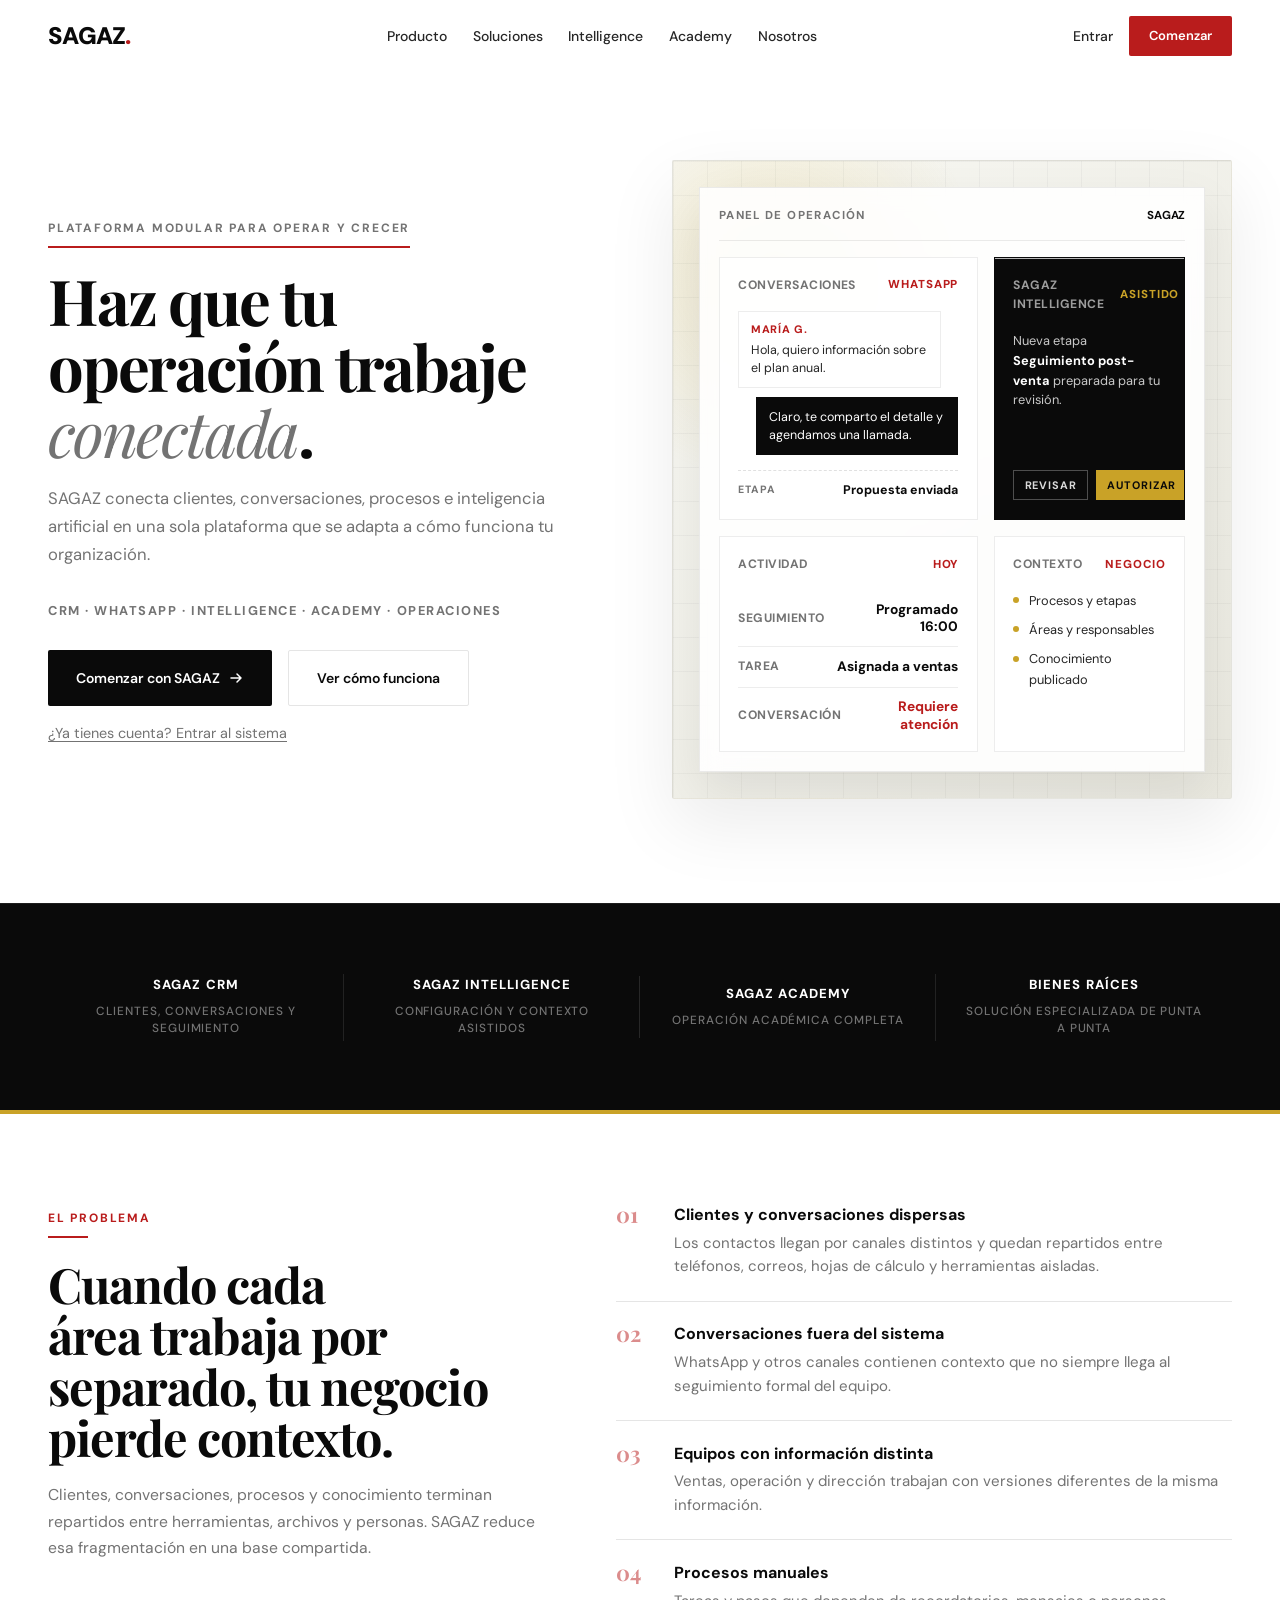
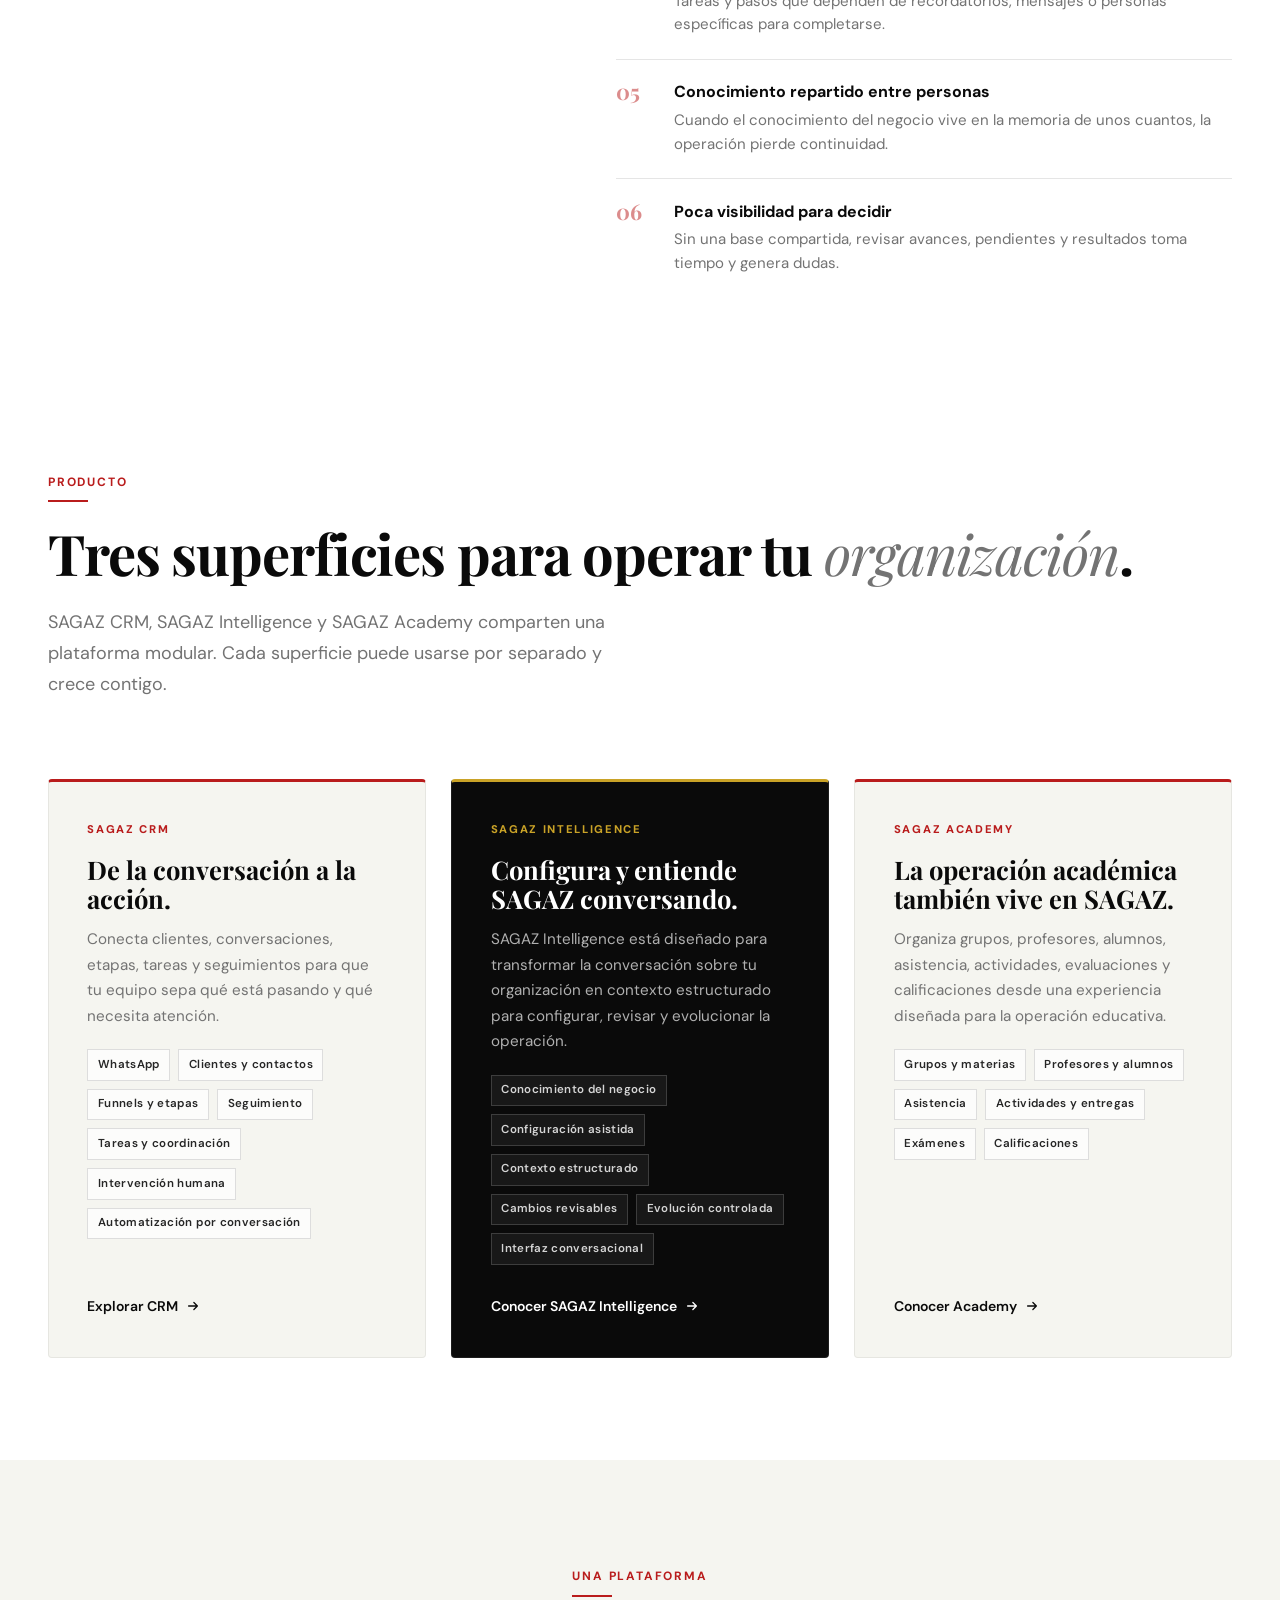
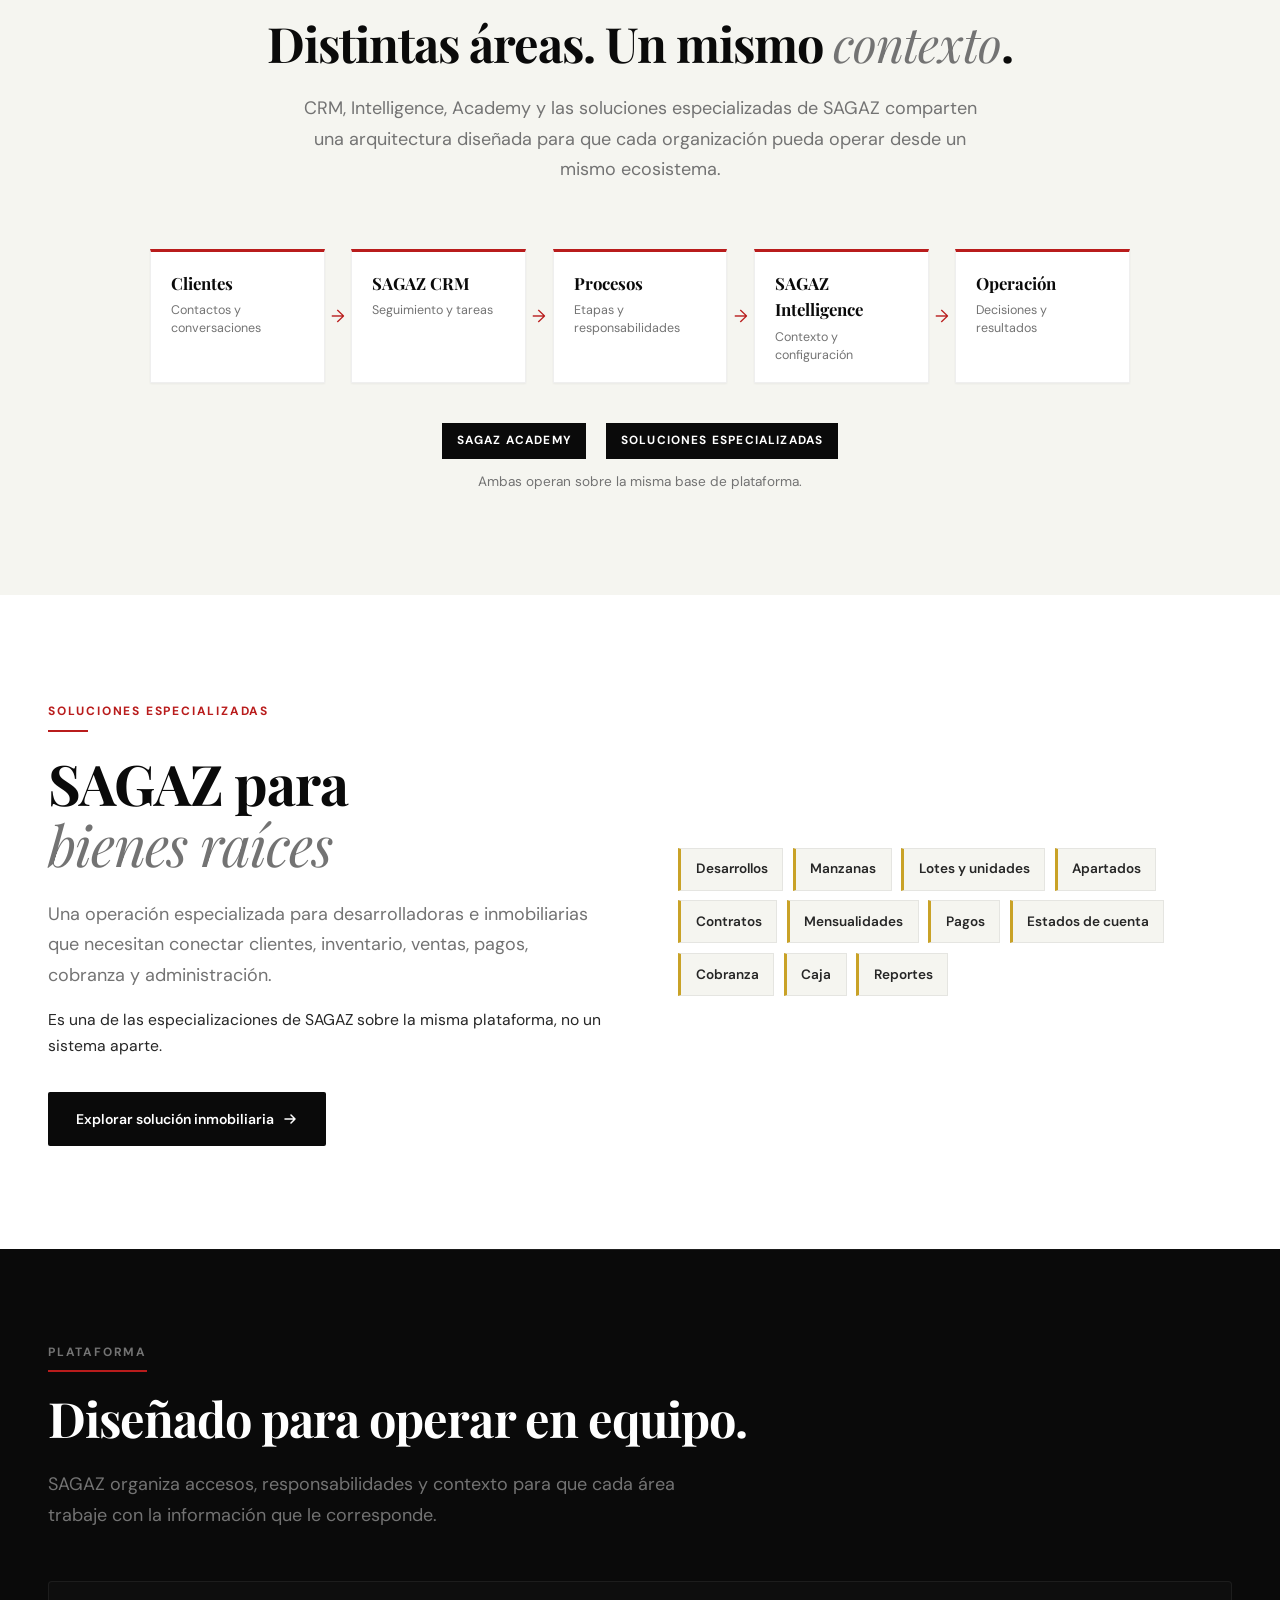
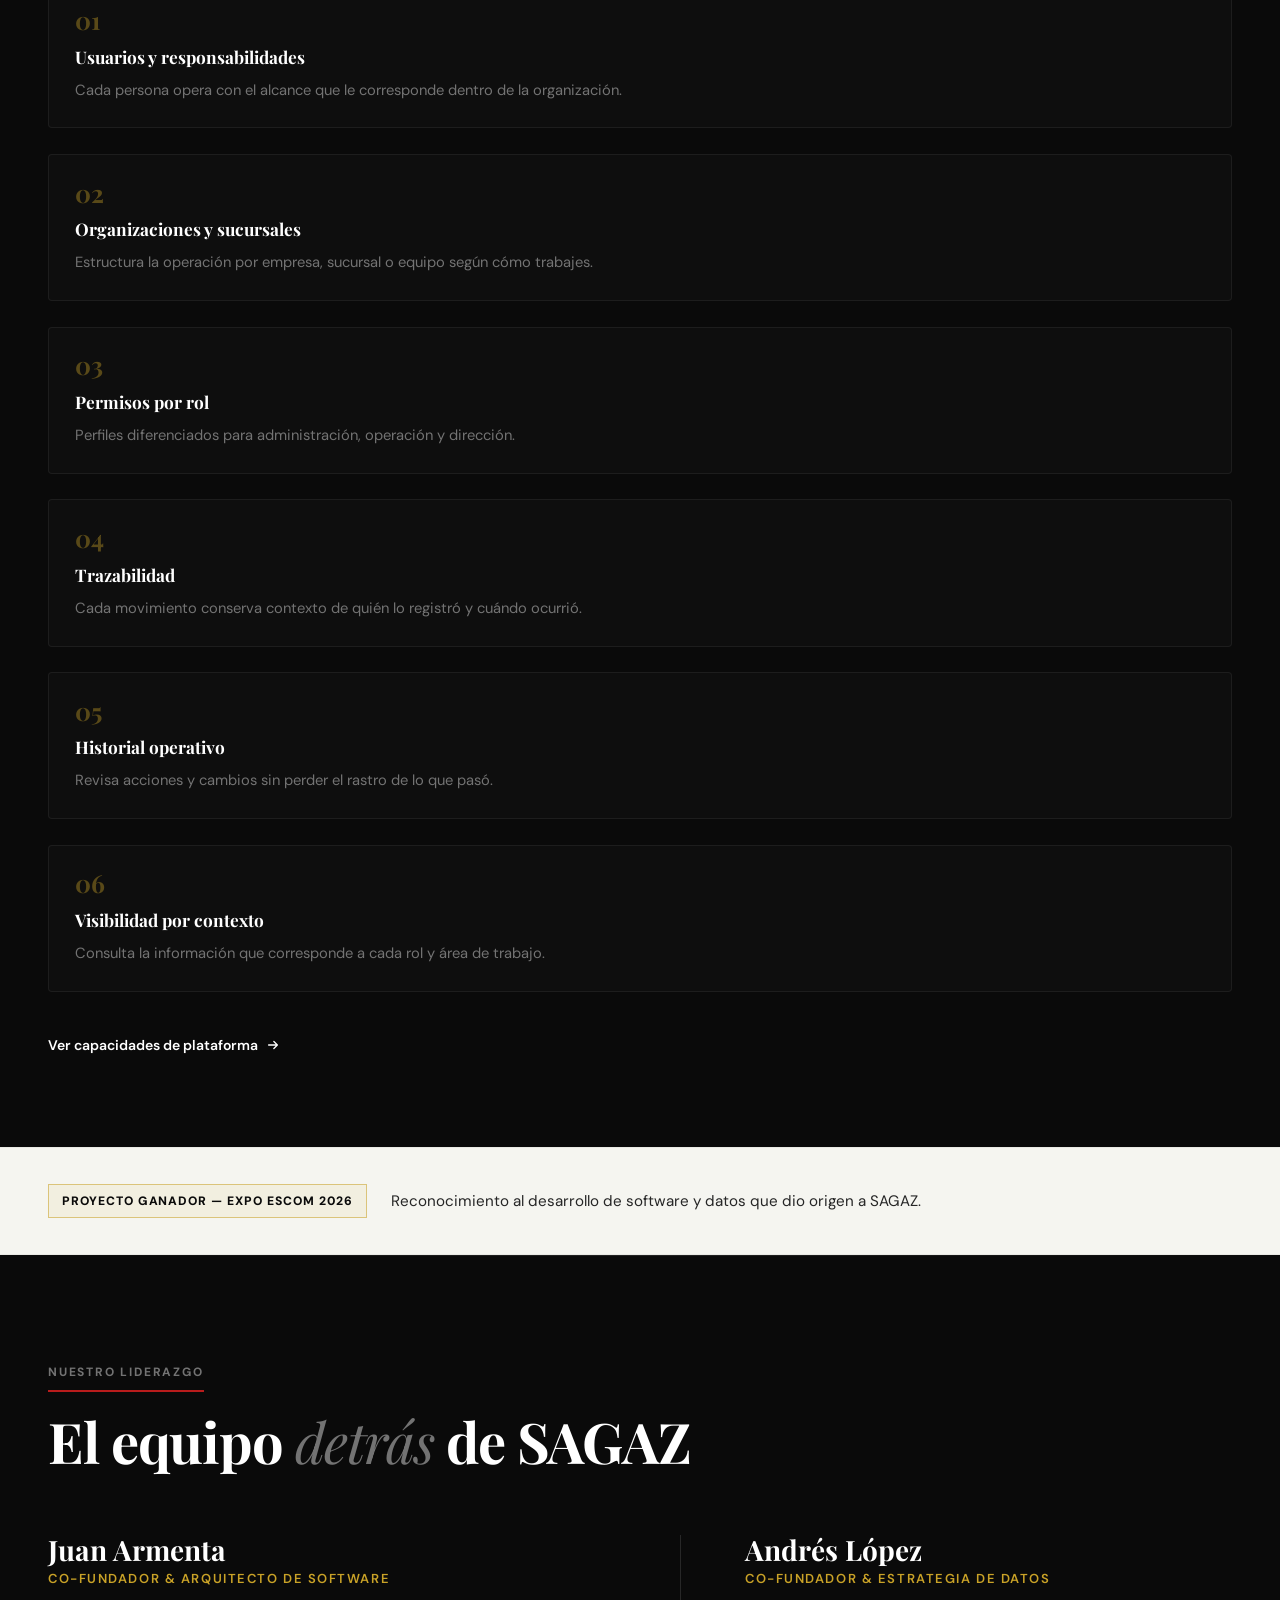
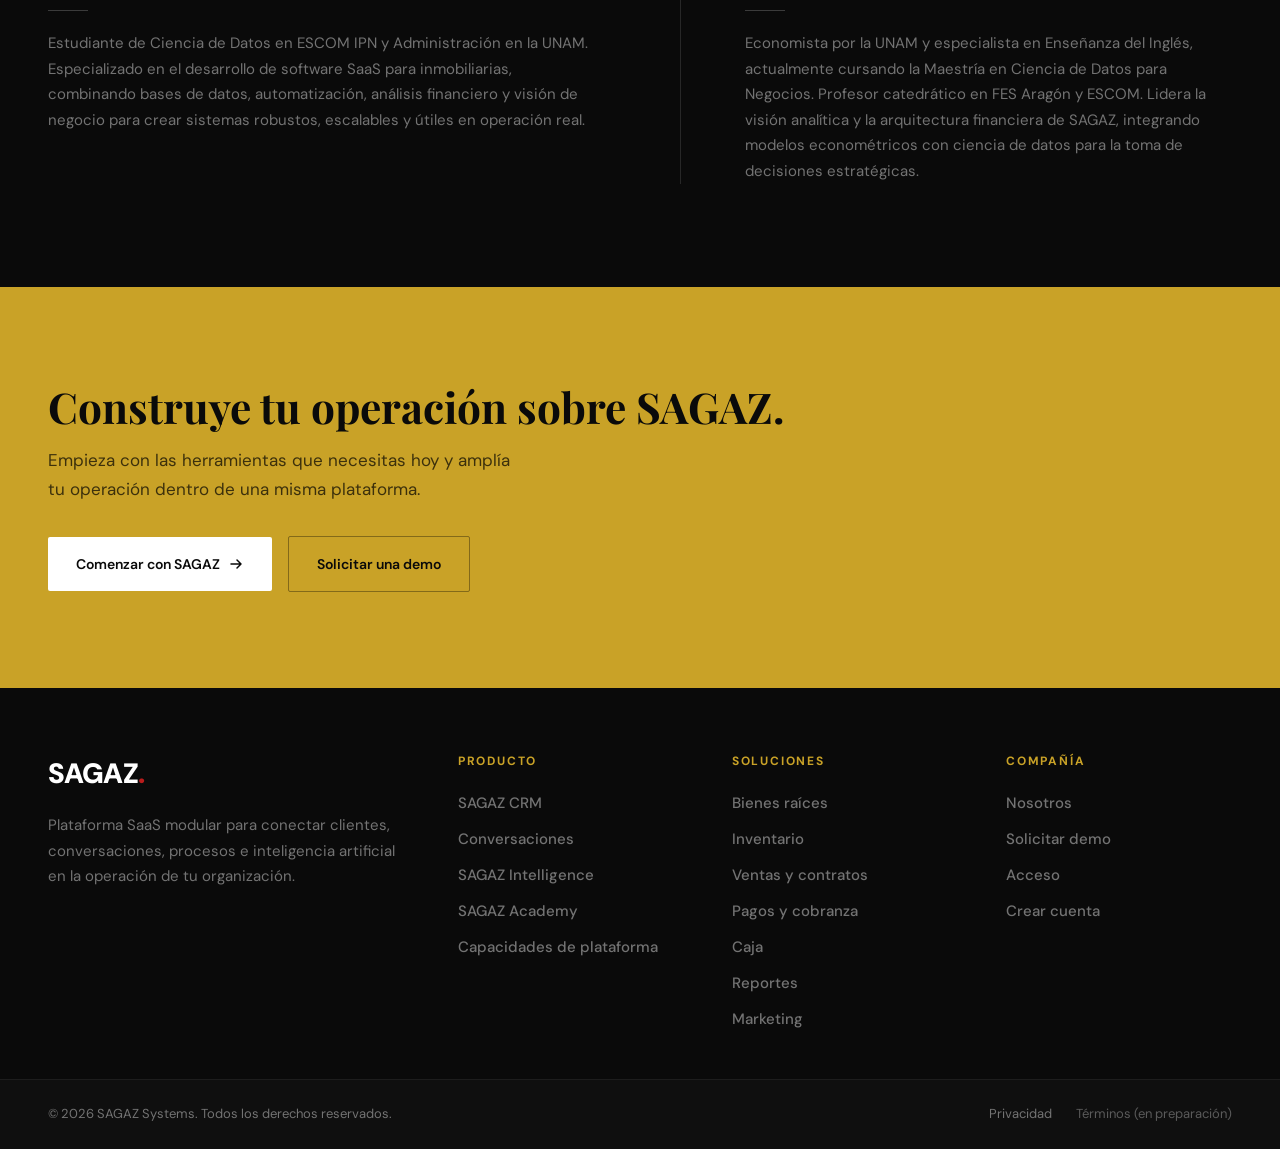
==== commit beabfdd8: "Reposiciona el landing de SAGAZ como plataforma modular - Reorganiza la Home alrededor de CRM, Intel" ====
--- a/index.html
+++ b/index.html
@@ -6,8 +6,8 @@
     <meta http-equiv="X-UA-Compatible" content="IE=edge">
 
     <!-- SEO Core -->
-    <title>SAGAZ | Plataforma para operación inmobiliaria, ventas, pagos y cobranza</title>
-    <meta name="description" content="SAGAZ centraliza CRM, conversaciones, inventario inmobiliario, apartados, contratos, pagos, cobranza, caja, reportes, usuarios y permisos en una plataforma SaaS modular.">
+    <title>SAGAZ | Plataforma modular: CRM, Intelligence y operación empresarial</title>
+    <meta name="description" content="SAGAZ es una plataforma SaaS modular que conecta clientes, conversaciones, procesos e inteligencia artificial para operar tu organización.">
     <meta name="robots" content="index, follow, max-snippet:160, max-image-preview:large">
     <link rel="canonical" href="https://sagaz.cloud/">
 
@@ -15,19 +15,19 @@
     <meta property="og:type" content="website">
     <meta property="og:locale" content="es_MX">
     <meta property="og:url" content="https://sagaz.cloud/">
-    <meta property="og:title" content="SAGAZ | Plataforma para operación inmobiliaria y comercial">
-    <meta property="og:description" content="Centraliza CRM, conversaciones, desarrollos, lotes, unidades, apartados, contratos, pagos, cobranza, caja y reportes con trazabilidad operativa.">
+    <meta property="og:title" content="SAGAZ | Plataforma modular para operar organizaciones">
+    <meta property="og:description" content="CRM, conversaciones, SAGAZ Intelligence, SAGAZ Academy y soluciones especializadas en una misma plataforma.">
     <meta property="og:image" content="https://sagaz.cloud/assets/img/og-sagaz.jpg">
     <meta property="og:image:width" content="1200">
     <meta property="og:image:height" content="630">
     <meta property="og:image:type" content="image/jpeg">
-    <meta property="og:image:alt" content="SAGAZ - Plataforma SaaS modular para operación empresarial">
+    <meta property="og:image:alt" content="SAGAZ - Plataforma SaaS modular para operar organizaciones">
     <meta property="og:site_name" content="SAGAZ">
 
     <!-- Twitter Card -->
     <meta name="twitter:card" content="summary_large_image">
-    <meta name="twitter:title" content="SAGAZ | Plataforma para operación inmobiliaria y comercial">
-    <meta name="twitter:description" content="CRM, inventario, apartados, contratos, pagos, cobranza, caja y reportes en una sola plataforma con trazabilidad operativa.">
+    <meta name="twitter:title" content="SAGAZ | Plataforma modular para operar organizaciones">
+    <meta name="twitter:description" content="Conecta clientes, conversaciones, procesos e inteligencia artificial en una sola plataforma.">
     <meta name="twitter:image" content="https://sagaz.cloud/assets/img/og-sagaz.jpg">
 
     <!-- Favicon -->
@@ -41,6 +41,9 @@
     <link href="https://fonts.googleapis.com/css2?family=Playfair+Display:ital,wght@0,400;0,600;0,700;0,900;1,400&family=DM+Sans:ital,opsz,wght@0,9..40,300;0,9..40,400;0,9..40,500;0,9..40,600;0,9..40,700;1,9..40,400&display=swap" rel="stylesheet">
 
     <link rel="stylesheet" href="css/styles.css">
+    <noscript>
+        <style>.reveal-up, .reveal-fade { opacity: 1; transform: none; }</style>
+    </noscript>
 
     <!-- Schema.org JSON-LD -->
     <script type="application/ld+json">
@@ -51,37 +54,21 @@
           "@type": "Organization",
           "name": "SAGAZ Systems",
           "url": "https://sagaz.cloud",
-          "logo": "https://sagaz.cloud/assets/img/logo-sagaz.png",
-          "description": "Plataforma SaaS modular para centralizar la operación inmobiliaria, comercial, administrativa y financiera de empresas en crecimiento.",
-          "sameAs": [],
-          "contactPoint": {
-            "@type": "ContactPoint",
-            "contactType": "Ventas",
-            "availableLanguage": ["Spanish", "English"]
-          }
+          "image": "https://sagaz.cloud/assets/img/og-sagaz.jpg",
+          "description": "Plataforma SaaS modular para conectar clientes, conversaciones, procesos e inteligencia artificial en la operación de una organización.",
+          "sameAs": []
         },
         {
           "@type": "SoftwareApplication",
           "name": "SAGAZ",
           "applicationCategory": "BusinessApplication",
           "operatingSystem": "Web",
-          "offers": {
-            "@type": "Offer",
-            "price": "0",
-            "priceCurrency": "MXN",
-            "description": "Demostración personalizada disponible"
-          },
-          "featureList": "CRM comercial, Conversaciones WhatsApp y Messenger, Desarrollos inmobiliarios, Manzanas, lotes y unidades, Disponibilidad, Apartados, Ventas y contratos, Pagos y estado de cuenta, Cobranza operativa, Caja y cortes, Egresos, Reportes ejecutivos, Dashboard operativo, Marketing de soporte, Multiempresa, Multi-sucursal, Roles y permisos"
+          "featureList": "CRM, Clientes y conversaciones, WhatsApp, Funnels y seguimiento, Tareas y coordinación, SAGAZ Intelligence, SAGAZ Academy, Soluciones para bienes raíces, Multiempresa y multisucursal, Usuarios y permisos"
         },
         {
           "@type": "WebSite",
           "url": "https://sagaz.cloud",
-          "name": "SAGAZ",
-          "potentialAction": {
-            "@type": "SearchAction",
-            "target": "https://sagaz.cloud/buscar?q={search_term_string}",
-            "query-input": "required name=search_term_string"
-          }
+          "name": "SAGAZ"
         }
       ]
     }
@@ -94,14 +81,15 @@
         <div class="container nav-content">
             <a href="index.html" class="logo" aria-label="SAGAZ Inicio">SAGAZ<span class="dot" aria-hidden="true">.</span></a>
             <nav class="nav-links" role="navigation" aria-label="Navegación principal">
-                <a href="#audiencia" class="nav-link">Soluciones</a>
-                <a href="#flujo" class="nav-link">Cómo funciona</a>
-                <a href="#soluciones" class="nav-link">Módulos</a>
-                <a href="#equipo" class="nav-link">Nosotros</a>
-                <a href="demo.html" class="nav-link nav-link--highlight">Demo</a>
+                <a href="index.html#productos" class="nav-link">Producto</a>
+                <a href="index.html#soluciones" class="nav-link">Soluciones</a>
+                <a href="intelligence.html" class="nav-link">Intelligence</a>
+                <a href="academy.html" class="nav-link">Academy</a>
+                <a href="index.html#equipo" class="nav-link">Nosotros</a>
             </nav>
             <div class="nav-actions">
-                <a href="https://app.sagaz.cloud/login" class="btn-rojo">Entrar al sistema</a>
+                <a href="https://app.sagaz.cloud/login" class="nav-link nav-link--login">Entrar</a>
+                <a href="https://app.sagaz.cloud/register" class="btn-rojo">Comenzar</a>
                 <button class="menu-toggle" aria-label="Abrir menú" aria-expanded="false" aria-controls="mobile-menu">
                     <span class="menu-bar"></span>
                     <span class="menu-bar"></span>
@@ -111,12 +99,12 @@
         </div>
         <div class="mobile-menu" id="mobile-menu" aria-hidden="true">
             <nav class="mobile-nav" role="navigation" aria-label="Navegación móvil">
-                <a href="#audiencia" class="mobile-nav-link">Soluciones</a>
-                <a href="#flujo" class="mobile-nav-link">Cómo funciona</a>
-                <a href="#soluciones" class="mobile-nav-link">Módulos</a>
-                <a href="#problema" class="mobile-nav-link">El Problema</a>
-                <a href="#equipo" class="mobile-nav-link">Nosotros</a>
-                <a href="demo.html" class="mobile-nav-link">Agendar Demo</a>
+                <a href="index.html#productos" class="mobile-nav-link">Producto</a>
+                <a href="index.html#soluciones" class="mobile-nav-link">Soluciones</a>
+                <a href="intelligence.html" class="mobile-nav-link">Intelligence</a>
+                <a href="academy.html" class="mobile-nav-link">Academy</a>
+                <a href="index.html#equipo" class="mobile-nav-link">Nosotros</a>
+                <a href="https://app.sagaz.cloud/register" class="mobile-nav-link">Comenzar</a>
                 <a href="https://app.sagaz.cloud/login" class="mobile-nav-link mobile-nav-link--cta">Entrar al sistema</a>
             </nav>
         </div>
@@ -127,204 +115,173 @@
         <section class="hero" aria-labelledby="hero-title">
             <div class="container hero-grid">
                 <div class="hero-text">
-                    <span class="overline reveal-up">SaaS modular para operación comercial</span>
+                    <span class="overline reveal-up">Plataforma modular para operar y crecer</span>
                     <h1 id="hero-title" class="hero-title reveal-up" style="--delay: 0.1s">
-                        Centraliza clientes, inventario, ventas, pagos y cobranza.
+                        Haz que tu operación trabaje <em>conectada</em>.
                     </h1>
                     <p class="hero-desc reveal-up" style="--delay: 0.2s">
-                        SAGAZ conecta CRM, conversaciones, desarrollos, lotes, unidades, apartados, contratos, pagos, cobranza, caja y reportes para operar con más orden, contexto y trazabilidad.
+                        SAGAZ conecta clientes, conversaciones, procesos e inteligencia artificial en una sola plataforma que se adapta a cómo funciona tu organización.
                     </p>
-                    <div class="hero-proof reveal-up" style="--delay: 0.25s" aria-label="Reconocimiento y enfoque de SAGAZ">
-                        <span class="hero-badge">Proyecto ganador Expo ESCOM 2026</span>
-                        <span class="hero-audience">Ideal para inmobiliarias, desarrolladoras y empresas que venden por unidades, etapas, sucursales o mensualidades.</span>
-                    </div>
-                    <div class="hero-actions reveal-up" style="--delay: 0.35s">
-                        <a href="demo.html" class="btn-primary">
-                            <span>Solicitar demo</span>
+                    <p class="hero-chips reveal-up" style="--delay: 0.25s">CRM · WhatsApp · Intelligence · Academy · Operaciones</p>
+                    <div class="hero-actions reveal-up" style="--delay: 0.3s">
+                        <a href="https://app.sagaz.cloud/register" class="btn-primary">
+                            <span>Comenzar con SAGAZ</span>
                             <svg width="16" height="16" viewBox="0 0 16 16" fill="none" aria-hidden="true"><path d="M3 8h10M9 4l4 4-4 4" stroke="currentColor" stroke-width="1.5" stroke-linecap="round" stroke-linejoin="round"/></svg>
                         </a>
-                        <a href="#soluciones" class="btn-ghost">
-                            <span>Conocer módulos</span>
+                        <a href="#como-funciona" class="btn-ghost">
+                            <span>Ver cómo funciona</span>
                         </a>
                     </div>
-                </div>
-                <div class="hero-visual hero-dashboard reveal-fade" style="--delay: 0.4s" aria-hidden="true">
+                    <p class="hero-access reveal-up" style="--delay: 0.35s">
+                        <a href="https://app.sagaz.cloud/login">¿Ya tienes cuenta? Entrar al sistema</a>
+                    </p>
+                </div>
+                <div class="hero-visual hero-dashboard hero-platform reveal-fade" style="--delay: 0.4s" aria-hidden="true">
                     <div class="dashboard-shell">
                         <div class="dashboard-topbar">
-                            <span>Operación diaria</span>
+                            <span>Panel de operación</span>
                             <strong>SAGAZ</strong>
                         </div>
                         <div class="dashboard-main">
-                            <div class="dashboard-panel dashboard-panel--map">
+                            <div class="dashboard-panel platform-panel platform-panel--chat">
                                 <div class="panel-heading">
-                                    <span>Desarrollo Norte</span>
-                                    <small>Manzana A</small>
-                                </div>
-                                <div class="lot-grid">
-                                    <span class="lot lot--available">A-10</span>
-                                    <span class="lot lot--reserved">A-11</span>
-                                    <span class="lot lot--reserved">A-12</span>
-                                    <span class="lot lot--sold">A-13</span>
-                                    <span class="lot lot--available">B-04</span>
-                                    <span class="lot lot--inactive">B-05</span>
-                                </div>
-                                <div class="lot-legend">
-                                    <span><i class="legend-dot legend-dot--available"></i>Disponible</span>
-                                    <span><i class="legend-dot legend-dot--reserved"></i>Apartado</span>
-                                    <span><i class="legend-dot legend-dot--sold"></i>Vendido</span>
-                                </div>
-                            </div>
-                            <div class="dashboard-panel dashboard-panel--status">
+                                    <span>Conversaciones</span>
+                                    <small>WhatsApp</small>
+                                </div>
+                                <div class="chat-thread">
+                                    <div class="chat-bubble chat-bubble--in">
+                                        <strong>María G.</strong>
+                                        <span>Hola, quiero información sobre el plan anual.</span>
+                                    </div>
+                                    <div class="chat-bubble chat-bubble--out">
+                                        <span>Claro, te comparto el detalle y agendamos una llamada.</span>
+                                    </div>
+                                    <div class="chat-stage">
+                                        <span>Etapa</span>
+                                        <strong>Propuesta enviada</strong>
+                                    </div>
+                                </div>
+                            </div>
+                            <div class="dashboard-panel platform-panel platform-panel--intel">
+                                <div class="panel-heading">
+                                    <span>SAGAZ Intelligence</span>
+                                    <small>Asistido</small>
+                                </div>
+                                <p class="intel-copy">Nueva etapa <strong>Seguimiento post-venta</strong> preparada para tu revisión.</p>
+                                <div class="intel-actions">
+                                    <span class="intel-chip">Revisar</span>
+                                    <span class="intel-chip intel-chip--primary">Autorizar</span>
+                                </div>
+                            </div>
+                            <div class="dashboard-panel platform-panel platform-panel--activity">
+                                <div class="panel-heading">
+                                    <span>Actividad</span>
+                                    <small>Hoy</small>
+                                </div>
                                 <div class="status-row">
-                                    <span>Lote A-12</span>
-                                    <strong>Apartado</strong>
+                                    <span>Seguimiento</span>
+                                    <strong>Programado 16:00</strong>
                                 </div>
                                 <div class="status-row">
-                                    <span>Contrato</span>
-                                    <strong>En revisión</strong>
-                                </div>
-                                <div class="status-row">
-                                    <span>Mensualidad</span>
-                                    <strong>$8,500</strong>
+                                    <span>Tarea</span>
+                                    <strong>Asignada a ventas</strong>
                                 </div>
                                 <div class="status-row status-row--alert">
-                                    <span>Cobranza</span>
-                                    <strong>Promesa de pago</strong>
-                                </div>
-                            </div>
-                            <div class="dashboard-panel dashboard-panel--metrics">
-                                <div class="metric-card">
-                                    <span>Pagos hoy</span>
-                                    <strong>$42,800</strong>
-                                </div>
-                                <div class="metric-card">
-                                    <span>Corte de caja</span>
-                                    <strong>Por cerrar</strong>
-                                </div>
-                                <div class="metric-card">
-                                    <span>Reporte del día</span>
-                                    <strong>Listo</strong>
-                                </div>
+                                    <span>Conversación</span>
+                                    <strong>Requiere atención</strong>
+                                </div>
+                            </div>
+                            <div class="dashboard-panel platform-panel platform-panel--context">
+                                <div class="panel-heading">
+                                    <span>Contexto</span>
+                                    <small>Negocio</small>
+                                </div>
+                                <ul class="context-list">
+                                    <li>Procesos y etapas</li>
+                                    <li>Áreas y responsables</li>
+                                    <li>Conocimiento publicado</li>
+                                </ul>
                             </div>
                         </div>
                     </div>
                 </div>
             </div>
-            <div class="hero-scroll-indicator" aria-hidden="true">
-                <span class="scroll-line"></span>
-            </div>
-        </section>
-
-        <!-- Stats Bar -->
-        <section class="stats-bar" aria-label="Pilares operativos de SAGAZ">
-    <div class="container stats-grid">
-        <div class="stat-item reveal-up">
-            <span class="stat-number">Multiempresa</span>
-            <span class="stat-label">Sucursales, usuarios y permisos</span>
-        </div>
-
-        <div class="stat-item reveal-up" style="--delay: 0.1s">
-            <span class="stat-number">CRM + Conversaciones</span>
-            <span class="stat-label">Prospectos y seguimiento comercial</span>
-        </div>
-
-        <div class="stat-item reveal-up" style="--delay: 0.2s">
-            <span class="stat-number">Inventario Inmobiliario</span>
-            <span class="stat-label">Desarrollos, lotes y unidades</span>
-        </div>
-
-        <div class="stat-item reveal-up" style="--delay: 0.3s">
-            <span class="stat-number">Pagos y Cobranza</span>
-            <span class="stat-label">Estados de cuenta, caja y reportes</span>
-        </div>
-    </div>
-</section>
-
-        <!-- Yellow Banner -->
-        <section class="yellow-banner" aria-label="Módulos principales">
-            <div class="container banner-grid">
-                <article class="banner-item reveal-up">
-                    <span class="overline-black">Operación centralizada</span>
-                    <h3>Una base para cada área</h3>
-                    <p>Conecta CRM, ventas, administración, caja, cobranza y dirección sin duplicar información.</p>
-                    <a href="#flujo" class="link-arrow">
-                        <span>Ver flujo</span>
-                        <svg width="14" height="14" viewBox="0 0 16 16" fill="none" aria-hidden="true"><path d="M3 8h10M9 4l4 4-4 4" stroke="currentColor" stroke-width="1.5" stroke-linecap="round" stroke-linejoin="round"/></svg>
-                    </a>
-                </article>
-                <article class="banner-item reveal-up" style="--delay: 0.1s">
-                    <span class="overline-black">Inventario inmobiliario</span>
-                    <h3>Disponibilidad clara</h3>
-                    <p>Gestiona desarrollos, manzanas, lotes, unidades, apartados, contratos y ventas.</p>
-                    <a href="inventario.html" class="link-arrow">
-                        <span>Ver inventario</span>
-                        <svg width="14" height="14" viewBox="0 0 16 16" fill="none" aria-hidden="true"><path d="M3 8h10M9 4l4 4-4 4" stroke="currentColor" stroke-width="1.5" stroke-linecap="round" stroke-linejoin="round"/></svg>
-                    </a>
-                </article>
-                <article class="banner-item reveal-up" style="--delay: 0.2s">
-                    <span class="overline-black">Pagos y cobranza</span>
-                    <h3>Contexto para decidir</h3>
-                    <p>Consulta saldos, pagos, cuentas destino, cartera vencida, cortes y movimientos auditables.</p>
-                    <a href="financiero.html" class="link-arrow">
-                        <span>Ver pagos</span>
-                        <svg width="14" height="14" viewBox="0 0 16 16" fill="none" aria-hidden="true"><path d="M3 8h10M9 4l4 4-4 4" stroke="currentColor" stroke-width="1.5" stroke-linecap="round" stroke-linejoin="round"/></svg>
-                    </a>
-                </article>
-            </div>
-        </section>
-
-        <!-- Pain Section -->
+        </section>
+
+        <!-- Superficies de producto -->
+        <section class="stats-bar" aria-label="Superficies de SAGAZ">
+            <div class="container stats-grid">
+                <a class="stat-item stat-item--link reveal-up" href="crm.html">
+                    <span class="stat-number">SAGAZ CRM</span>
+                    <span class="stat-label">Clientes, conversaciones y seguimiento</span>
+                </a>
+                <a class="stat-item stat-item--link reveal-up" href="intelligence.html" style="--delay: 0.1s">
+                    <span class="stat-number">SAGAZ Intelligence</span>
+                    <span class="stat-label">Configuración y contexto asistidos</span>
+                </a>
+                <a class="stat-item stat-item--link reveal-up" href="academy.html" style="--delay: 0.2s">
+                    <span class="stat-number">SAGAZ Academy</span>
+                    <span class="stat-label">Operación académica completa</span>
+                </a>
+                <a class="stat-item stat-item--link reveal-up" href="bienes-raices.html" style="--delay: 0.3s">
+                    <span class="stat-number">Bienes raíces</span>
+                    <span class="stat-label">Solución especializada de punta a punta</span>
+                </a>
+            </div>
+        </section>
+
+        <!-- Problem Section -->
         <section id="problema" class="pain-section" aria-labelledby="pain-title">
             <div class="container">
                 <div class="pain-grid">
                     <div class="pain-header reveal-up">
                         <span class="overline-red-line">El problema</span>
                         <h2 id="pain-title" class="section-title pain-title">
-                            Cuando todo está disperso
+                            Cuando cada área trabaja por separado, tu negocio pierde contexto.
                         </h2>
-                        <p class="section-desc">Prospectos, conversaciones, lotes, apartados, contratos, pagos y reportes terminan separados entre WhatsApp, Excel, libretas y diferentes personas. SAGAZ reduce esa fragmentación en una base trazable.</p>
+                        <p class="section-desc">Clientes, conversaciones, procesos y conocimiento terminan repartidos entre herramientas, archivos y personas. SAGAZ reduce esa fragmentación en una base compartida.</p>
                     </div>
                     <ul class="pain-list">
                         <li class="reveal-up" style="--delay: 0.1s">
                             <span class="pain-num" aria-hidden="true">01</span>
                             <div class="pain-content">
-                                <strong>Prospectos sin continuidad</strong>
-                                <span>Los leads llegan por distintos canales, se asignan manualmente y dependen de notas sueltas o de la memoria del vendedor.</span>
+                                <strong>Clientes y conversaciones dispersas</strong>
+                                <span>Los contactos llegan por canales distintos y quedan repartidos entre teléfonos, correos, hojas de cálculo y herramientas aisladas.</span>
                             </div>
                         </li>
                         <li class="reveal-up" style="--delay: 0.15s">
                             <span class="pain-num" aria-hidden="true">02</span>
                             <div class="pain-content">
-                                <strong>Conversaciones fuera del CRM</strong>
-                                <span>WhatsApp, Messenger y llamadas contienen contexto comercial que rara vez llega completo al seguimiento formal.</span>
+                                <strong>Conversaciones fuera del sistema</strong>
+                                <span>WhatsApp y otros canales contienen contexto que no siempre llega al seguimiento formal del equipo.</span>
                             </div>
                         </li>
                         <li class="reveal-up" style="--delay: 0.2s">
                             <span class="pain-num" aria-hidden="true">03</span>
                             <div class="pain-content">
-                                <strong>Inventario y ventas desconectados</strong>
-                                <span>Desarrollos, manzanas, lotes, apartados, ventas y contratos cambian rápido, pero no siempre se reflejan en una fuente compartida.</span>
+                                <strong>Equipos con información distinta</strong>
+                                <span>Ventas, operación y dirección trabajan con versiones diferentes de la misma información.</span>
                             </div>
                         </li>
                         <li class="reveal-up" style="--delay: 0.25s">
                             <span class="pain-num" aria-hidden="true">04</span>
                             <div class="pain-content">
-                                <strong>Pagos y cobranza con poca visibilidad</strong>
-                                <span>Administración necesita enganches, mensualidades, saldos, vencimientos, estados de cuenta y cuentas destino con historial claro.</span>
+                                <strong>Procesos manuales</strong>
+                                <span>Tareas y pasos que dependen de recordatorios, mensajes o personas específicas para completarse.</span>
                             </div>
                         </li>
                         <li class="reveal-up" style="--delay: 0.3s">
                             <span class="pain-num" aria-hidden="true">05</span>
                             <div class="pain-content">
-                                <strong>Caja, egresos y cortes separados</strong>
-                                <span>La operación diaria pierde contexto cuando caja, sucursales, egresos y cierres se revisan fuera del flujo principal.</span>
+                                <strong>Conocimiento repartido entre personas</strong>
+                                <span>Cuando el conocimiento del negocio vive en la memoria de unos cuantos, la operación pierde continuidad.</span>
                             </div>
                         </li>
                         <li class="reveal-up" style="--delay: 0.35s">
                             <span class="pain-num" aria-hidden="true">06</span>
                             <div class="pain-content">
-                                <strong>Dirección sin información actualizada</strong>
-                                <span>Los reportes llegan tarde o incompletos, dificultando revisar pagos cobrados hoy, ventas activas, cartera, caja, ingresos y egresos.</span>
+                                <strong>Poca visibilidad para decidir</strong>
+                                <span>Sin una base compartida, revisar avances, pendientes y resultados toma tiempo y genera dudas.</span>
                             </div>
                         </li>
                     </ul>
@@ -332,390 +289,227 @@
             </div>
         </section>
 
-        <!-- Flow Section -->
-        <section id="flujo" class="flow-section" aria-labelledby="flow-title">
+        <!-- Products Section -->
+        <section id="productos" class="products-section" aria-labelledby="products-title">
             <div class="container">
-                <header class="section-header" style="text-align:center; margin-bottom:4rem;">
-                    <span class="overline-red-line reveal-up">Flujo de operación</span>
-                    <h2 id="flow-title" class="section-title reveal-up" style="--delay: 0.1s; margin-left:auto; margin-right:auto;">
-                        Cómo SAGAZ <em>ordena</em> tu operación
+                <header class="section-header">
+                    <span class="overline-red-line reveal-up">Producto</span>
+                    <h2 id="products-title" class="section-title reveal-up" style="--delay: 0.1s">
+                        Tres superficies para operar tu <em>organización</em>.
                     </h2>
-                    <p class="section-desc reveal-up" style="--delay: 0.2s; margin-left:auto; margin-right:auto; max-width:700px;">
-                        Un sistema integrado desde el primer contacto hasta el reporte ejecutivo. Cada etapa alimenta la siguiente con datos reales y trazables.
+                    <p class="section-desc reveal-up" style="--delay: 0.2s">
+                        SAGAZ CRM, SAGAZ Intelligence y SAGAZ Academy comparten una plataforma modular. Cada superficie puede usarse por separado y crece contigo.
                     </p>
                 </header>
 
-                <div class="flow-steps flow-steps--wide">
-                    <article class="flow-step reveal-up">
-                        <span class="flow-number" aria-hidden="true">01</span>
-                        <h3>Prospecto</h3>
-                        <p>Captura leads por origen, clasifícalos y asigna responsables desde el CRM.</p>
-                    </article>
-                    <article class="flow-step reveal-up" style="--delay: 0.05s">
-                        <span class="flow-number" aria-hidden="true">02</span>
-                        <h3>Conversación</h3>
-                        <p>Centraliza contexto comercial desde canales como WhatsApp y Messenger.</p>
-                    </article>
-                    <article class="flow-step reveal-up" style="--delay: 0.1s">
-                        <span class="flow-number" aria-hidden="true">03</span>
-                        <h3>CRM</h3>
-                        <p>Agenda seguimientos, revisa etapas comerciales y da continuidad al equipo.</p>
-                    </article>
-                    <article class="flow-step reveal-up" style="--delay: 0.15s">
-                        <span class="flow-number" aria-hidden="true">04</span>
-                        <h3>Inventario</h3>
-                        <p>Administra desarrollos, manzanas, lotes y unidades con disponibilidad clara.</p>
-                    </article>
-                    <article class="flow-step reveal-up" style="--delay: 0.2s">
-                        <span class="flow-number" aria-hidden="true">05</span>
-                        <h3>Apartado</h3>
-                        <p>Controla apartados, vencimientos, enganches, contratos y responsables.</p>
-                    </article>
-                    <article class="flow-step reveal-up" style="--delay: 0.25s">
-                        <span class="flow-number" aria-hidden="true">06</span>
-                        <h3>Pago</h3>
-                        <p>Registra enganches, mensualidades, liquidaciones, cuenta destino y saldo pendiente.</p>
-                    </article>
-                    <article class="flow-step reveal-up" style="--delay: 0.3s">
-                        <span class="flow-number" aria-hidden="true">07</span>
-                        <h3>Cobranza</h3>
-                        <p>Identifica cartera vencida, promesas de pago y gestiones de seguimiento.</p>
-                    </article>
-                    <article class="flow-step reveal-up" style="--delay: 0.35s">
-                        <span class="flow-number" aria-hidden="true">08</span>
-                        <h3>Caja</h3>
-                        <p>Conecta cobros, cortes de caja, egresos, sucursales y cuentas destino.</p>
-                    </article>
-                    <article class="flow-step reveal-up" style="--delay: 0.4s">
-                        <span class="flow-number" aria-hidden="true">09</span>
-                        <h3>Reporte</h3>
-                        <p>Revisa ventas activas, pagos del día, saldos, cartera, caja e ingresos.</p>
-                    </article>
-                </div>
-            </div>
-        </section>
-
-        <!-- Modules Section -->
-        <section id="soluciones" class="modules" aria-labelledby="modules-title">
-            <div class="container">
-                <header class="section-header">
-                    <span class="overline-red-line reveal-up">Módulos de SAGAZ</span>
-                    <h2 id="modules-title" class="section-title reveal-up" style="--delay: 0.1s">
-                        Tu operación inmobiliaria y comercial <em>estructurada</em>
-                    </h2>
-                    <p class="section-desc reveal-up" style="--delay: 0.2s">
-                        SAGAZ conecta CRM, conversaciones, inventario inmobiliario, apartados, contratos, pagos, cobranza, caja, reportes, usuarios y permisos en una operación trazable.
-                    </p>
-                </header>
-
-                <div class="cards-grid cards-grid--modules">
-                    <article class="br-card reveal-up">
-                        <div class="br-card-body">
-                            <div class="card-icon" aria-hidden="true">
-                                <svg width="32" height="32" viewBox="0 0 24 24" fill="none" stroke="currentColor" stroke-width="1.5"><path d="M17 21v-2a4 4 0 00-4-4H5a4 4 0 00-4 4v2"/><circle cx="9" cy="7" r="4"/><path d="M23 21v-2a4 4 0 00-3-3.87"/></svg>
-                            </div>
-                            <h3>CRM y prospectos</h3>
-                            <strong>Convierte leads en oportunidades reales</strong>
-                            <p>Registra prospectos, origen del lead, sucursal, responsable y próximos seguimientos para reducir oportunidades perdidas.</p>
-                        </div>
-                        <div class="br-card-footer">
-                            <a href="crm.html" class="link-arrow-light">
-                                <span>Ver CRM</span>
+                <div class="products-grid">
+                    <article class="product-card reveal-up">
+                        <span class="product-card__kicker">SAGAZ CRM</span>
+                        <h3>De la conversación a la acción.</h3>
+                        <p>Conecta clientes, conversaciones, etapas, tareas y seguimientos para que tu equipo sepa qué está pasando y qué necesita atención.</p>
+                        <ul class="product-card__caps" aria-label="Capacidades de SAGAZ CRM">
+                            <li class="cap-chip">WhatsApp</li>
+                            <li class="cap-chip">Clientes y contactos</li>
+                            <li class="cap-chip">Funnels y etapas</li>
+                            <li class="cap-chip">Seguimiento</li>
+                            <li class="cap-chip">Tareas y coordinación</li>
+                            <li class="cap-chip">Intervención humana</li>
+                            <li class="cap-chip">Automatización por conversación</li>
+                        </ul>
+                        <div class="product-card__cta">
+                            <a href="crm.html" class="link-arrow">
+                                <span>Explorar CRM</span>
                                 <svg width="14" height="14" viewBox="0 0 16 16" fill="none" aria-hidden="true"><path d="M3 8h10M9 4l4 4-4 4" stroke="currentColor" stroke-width="1.5" stroke-linecap="round" stroke-linejoin="round"/></svg>
                             </a>
                         </div>
                     </article>
 
-                    <article class="br-card reveal-up" style="--delay: 0.1s">
-                        <div class="br-card-body">
-                            <div class="card-icon" aria-hidden="true">
-                                <svg width="32" height="32" viewBox="0 0 24 24" fill="none" stroke="currentColor" stroke-width="1.5"><path d="M21 15a4 4 0 01-4 4H7l-4 4V7a4 4 0 014-4h10a4 4 0 014 4z"/></svg>
-                            </div>
-                            <h3>Conversaciones</h3>
-                            <strong>Contexto comercial organizado</strong>
-                            <p>Centraliza contactos, mensajes y alertas de intervención para que WhatsApp y Messenger alimenten el seguimiento comercial.</p>
-                        </div>
-                        <div class="br-card-footer">
-                            <a href="conversaciones.html" class="link-arrow-light">
-                                <span>Explorar conversaciones</span>
+                    <article class="product-card product-card--dark reveal-up" style="--delay: 0.1s">
+                        <span class="product-card__kicker">SAGAZ Intelligence</span>
+                        <h3>Configura y entiende SAGAZ conversando.</h3>
+                        <p>SAGAZ Intelligence está diseñado para transformar la conversación sobre tu organización en contexto estructurado para configurar, revisar y evolucionar la operación.</p>
+                        <ul class="product-card__caps" aria-label="Capacidades de SAGAZ Intelligence">
+                            <li class="cap-chip">Conocimiento del negocio</li>
+                            <li class="cap-chip">Configuración asistida</li>
+                            <li class="cap-chip">Contexto estructurado</li>
+                            <li class="cap-chip">Cambios revisables</li>
+                            <li class="cap-chip">Evolución controlada</li>
+                            <li class="cap-chip">Interfaz conversacional</li>
+                        </ul>
+                        <div class="product-card__cta">
+                            <a href="intelligence.html" class="link-arrow-light">
+                                <span>Conocer SAGAZ Intelligence</span>
                                 <svg width="14" height="14" viewBox="0 0 16 16" fill="none" aria-hidden="true"><path d="M3 8h10M9 4l4 4-4 4" stroke="currentColor" stroke-width="1.5" stroke-linecap="round" stroke-linejoin="round"/></svg>
                             </a>
                         </div>
                     </article>
 
-                    <article class="br-card reveal-up" style="--delay: 0.2s">
-                        <div class="br-card-body">
-                            <div class="card-icon" aria-hidden="true">
-                                <svg width="32" height="32" viewBox="0 0 24 24" fill="none" stroke="currentColor" stroke-width="1.5"><rect x="3" y="3" width="7" height="7" rx="1"/><rect x="14" y="3" width="7" height="7" rx="1"/><rect x="3" y="14" width="7" height="7" rx="1"/><rect x="14" y="14" width="7" height="7" rx="1"/></svg>
-                            </div>
-                            <h3>Inventario inmobiliario</h3>
-                            <strong>Desarrollos, lotes y unidades visibles</strong>
-                            <p>Gestiona desarrollos, manzanas, lotes y unidades con estados de disponible, apartado, vendido o inactivo por oficina o sucursal.</p>
-                        </div>
-                        <div class="br-card-footer">
-                            <a href="inventario.html" class="link-arrow-light">
-                                <span>Módulo de inventario</span>
+                    <article class="product-card reveal-up" style="--delay: 0.2s">
+                        <span class="product-card__kicker">SAGAZ Academy</span>
+                        <h3>La operación académica también vive en SAGAZ.</h3>
+                        <p>Organiza grupos, profesores, alumnos, asistencia, actividades, evaluaciones y calificaciones desde una experiencia diseñada para la operación educativa.</p>
+                        <ul class="product-card__caps" aria-label="Capacidades de SAGAZ Academy">
+                            <li class="cap-chip">Grupos y materias</li>
+                            <li class="cap-chip">Profesores y alumnos</li>
+                            <li class="cap-chip">Asistencia</li>
+                            <li class="cap-chip">Actividades y entregas</li>
+                            <li class="cap-chip">Exámenes</li>
+                            <li class="cap-chip">Calificaciones</li>
+                        </ul>
+                        <div class="product-card__cta">
+                            <a href="academy.html" class="link-arrow">
+                                <span>Conocer Academy</span>
                                 <svg width="14" height="14" viewBox="0 0 16 16" fill="none" aria-hidden="true"><path d="M3 8h10M9 4l4 4-4 4" stroke="currentColor" stroke-width="1.5" stroke-linecap="round" stroke-linejoin="round"/></svg>
                             </a>
                         </div>
                     </article>
-
-                    <article class="br-card reveal-up" style="--delay: 0.3s">
-                        <div class="br-card-body">
-                            <div class="card-icon" aria-hidden="true">
-                                <svg width="32" height="32" viewBox="0 0 24 24" fill="none" stroke="currentColor" stroke-width="1.5"><path d="M14 2H6a2 2 0 00-2 2v16a2 2 0 002 2h12a2 2 0 002-2V8z"/><polyline points="14 2 14 8 20 8"/><path d="M9 15l2 2 4-4"/></svg>
-                            </div>
-                            <h3>Apartados, ventas y contratos</h3>
-                            <strong>Del interés al cierre formal</strong>
-                            <p>Convierte apartados en ventas, vincula clientes, vencimientos, enganches, contratos y responsables sin perder historial del proceso.</p>
-                        </div>
-                        <div class="br-card-footer">
-                            <a href="ventas.html" class="link-arrow-light">
-                                <span>Ver ventas</span>
-                                <svg width="14" height="14" viewBox="0 0 16 16" fill="none" aria-hidden="true"><path d="M3 8h10M9 4l4 4-4 4" stroke="currentColor" stroke-width="1.5" stroke-linecap="round" stroke-linejoin="round"/></svg>
-                            </a>
-                        </div>
-                    </article>
-
-                    <article class="br-card reveal-up" style="--delay: 0.4s">
-                        <div class="br-card-body">
-                            <div class="card-icon" aria-hidden="true">
-                                <svg width="32" height="32" viewBox="0 0 24 24" fill="none" stroke="currentColor" stroke-width="1.5"><path d="M12 1v22M17 5H9.5a3.5 3.5 0 000 7H14a3.5 3.5 0 010 7H6"/></svg>
-                            </div>
-                            <h3>Pagos y estados de cuenta</h3>
-                            <strong>Saldos con historial claro</strong>
-                            <p>Registra apartados, enganches, mensualidades y liquidaciones con saldo pendiente, método de pago, usuario y cuenta destino.</p>
-                        </div>
-                        <div class="br-card-footer">
-                            <a href="financiero.html" class="link-arrow-light">
-                                <span>Módulo financiero</span>
-                                <svg width="14" height="14" viewBox="0 0 16 16" fill="none" aria-hidden="true"><path d="M3 8h10M9 4l4 4-4 4" stroke="currentColor" stroke-width="1.5" stroke-linecap="round" stroke-linejoin="round"/></svg>
-                            </a>
-                        </div>
-                    </article>
-
-                    <article class="br-card reveal-up" style="--delay: 0.5s">
-                        <div class="br-card-body">
-                            <div class="card-icon" aria-hidden="true">
-                                <svg width="32" height="32" viewBox="0 0 24 24" fill="none" stroke="currentColor" stroke-width="1.5"><path d="M3 3v18h18"/><path d="M7 14l4-4 3 3 5-6"/></svg>
-                            </div>
-                            <h3>Cobranza y seguimiento</h3>
-                            <strong>Cartera priorizada</strong>
-                            <p>Identifica clientes al corriente, vencidos o en riesgo, registra promesas de pago y conserva gestiones de cobranza.</p>
-                        </div>
-                        <div class="br-card-footer">
-                            <a href="financiero.html" class="link-arrow-light">
-                                <span>Ver cobranza</span>
-                                <svg width="14" height="14" viewBox="0 0 16 16" fill="none" aria-hidden="true"><path d="M3 8h10M9 4l4 4-4 4" stroke="currentColor" stroke-width="1.5" stroke-linecap="round" stroke-linejoin="round"/></svg>
-                            </a>
-                        </div>
-                    </article>
-
-                    <article class="br-card reveal-up" style="--delay: 0.6s">
-                        <div class="br-card-body">
-                            <div class="card-icon" aria-hidden="true">
-                                <svg width="32" height="32" viewBox="0 0 24 24" fill="none" stroke="currentColor" stroke-width="1.5"><rect x="2" y="7" width="20" height="14" rx="2"/><path d="M16 7V5a2 2 0 00-2-2h-4a2 2 0 00-2 2v2"/></svg>
-                            </div>
-                            <h3>Caja y cortes</h3>
-                            <strong>Caja al día</strong>
-                            <p>Previsualiza cortes, revisa ingresos por método de pago, evita duplicar pagos cerrados y conserva historial operativo.</p>
-                        </div>
-                        <div class="br-card-footer">
-                            <a href="caja.html" class="link-arrow-light">
-                                <span>Ver caja</span>
-                                <svg width="14" height="14" viewBox="0 0 16 16" fill="none" aria-hidden="true"><path d="M3 8h10M9 4l4 4-4 4" stroke="currentColor" stroke-width="1.5" stroke-linecap="round" stroke-linejoin="round"/></svg>
-                            </a>
-                        </div>
-                    </article>
-
-                    <article class="br-card reveal-up" style="--delay: 0.7s">
-                        <div class="br-card-body">
-                            <div class="card-icon" aria-hidden="true">
-                                <svg width="32" height="32" viewBox="0 0 24 24" fill="none" stroke="currentColor" stroke-width="1.5"><path d="M18 20V10M12 20V4M6 20v-6"/></svg>
-                            </div>
-                            <h3>Reportes ejecutivos</h3>
-                            <strong>Dirección con información útil</strong>
-                            <p>Consulta pagos cobrados hoy, ventas activas, apartados por vencer, saldo pendiente, cartera vencida, caja, ingresos y egresos.</p>
-                        </div>
-                        <div class="br-card-footer">
-                            <a href="reportes.html" class="link-arrow-light">
-                                <span>Ver reportes</span>
-                                <svg width="14" height="14" viewBox="0 0 16 16" fill="none" aria-hidden="true"><path d="M3 8h10M9 4l4 4-4 4" stroke="currentColor" stroke-width="1.5" stroke-linecap="round" stroke-linejoin="round"/></svg>
-                            </a>
-                        </div>
-                    </article>
-
-                    <article class="br-card reveal-up" style="--delay: 0.8s">
-                        <div class="br-card-body">
-                            <div class="card-icon" aria-hidden="true">
-                                <svg width="32" height="32" viewBox="0 0 24 24" fill="none" stroke="currentColor" stroke-width="1.5"><path d="M12 22s8-4 8-10V5l-8-3-8 3v7c0 6 8 10 8 10z"/></svg>
-                            </div>
-                            <h3>Usuarios, roles y permisos</h3>
-                            <strong>Control por empresa y sucursal</strong>
-                            <p>Administra empresas, sucursales, usuarios, roles y permisos para que cada acción tenga responsable y contexto operativo.</p>
-                        </div>
-                        <div class="br-card-footer">
-                            <a href="usuarios.html" class="link-arrow-light">
-                                <span>Módulo de usuarios</span>
-                                <svg width="14" height="14" viewBox="0 0 16 16" fill="none" aria-hidden="true"><path d="M3 8h10M9 4l4 4-4 4" stroke="currentColor" stroke-width="1.5" stroke-linecap="round" stroke-linejoin="round"/></svg>
-                            </a>
-                        </div>
-                    </article>
-
-                    <article class="br-card reveal-up" style="--delay: 0.9s">
-                        <div class="br-card-body">
-                            <div class="card-icon" aria-hidden="true">
-                                <svg width="32" height="32" viewBox="0 0 24 24" fill="none" stroke="currentColor" stroke-width="1.5"><path d="M3 11l18-8-8 18-2-8-8-2z"/></svg>
-                            </div>
-                            <h3>Marketing operativo</h3>
-                            <strong>Promociones como soporte comercial</strong>
-                            <p>Organiza promociones, líneas de contacto, contenidos y audiencias para alimentar CRM y conversaciones con revisión humana.</p>
-                        </div>
-                        <div class="br-card-footer">
-                            <a href="marketing.html" class="link-arrow-light">
-                                <span>Ver marketing</span>
-                                <svg width="14" height="14" viewBox="0 0 16 16" fill="none" aria-hidden="true"><path d="M3 8h10M9 4l4 4-4 4" stroke="currentColor" stroke-width="1.5" stroke-linecap="round" stroke-linejoin="round"/></svg>
-                            </a>
-                        </div>
-                    </article>
-                </div>
-            </div>
-        </section>
-
-        <!-- Operating Focus Section -->
-        <section class="operating-focus" aria-labelledby="focus-title">
+                </div>
+            </div>
+        </section>
+
+        <!-- Platform Connection Section -->
+        <section id="como-funciona" class="flow-section platform-section" aria-labelledby="platform-title">
             <div class="container">
                 <header class="section-header" style="text-align:center; margin-bottom:4rem;">
-                    <span class="overline-red-line reveal-up">Áreas conectadas</span>
-                    <h2 id="focus-title" class="section-title reveal-up" style="--delay: 0.1s; margin-left:auto; margin-right:auto;">
-                        Todo conectado
+                    <span class="overline-red-line reveal-up">Una plataforma</span>
+                    <h2 id="platform-title" class="section-title reveal-up" style="--delay: 0.1s; margin-left:auto; margin-right:auto;">
+                        Distintas áreas. Un mismo <em>contexto</em>.
                     </h2>
                     <p class="section-desc reveal-up" style="--delay: 0.2s; margin-left:auto; margin-right:auto; max-width:760px;">
-                        SAGAZ conecta equipos comerciales, administración, caja, cobranza y dirección para que cada área trabaje con mayor contexto y menos información dispersa.
+                        CRM, Intelligence, Academy y las soluciones especializadas de SAGAZ comparten una arquitectura diseñada para que cada organización pueda operar desde un mismo ecosistema.
                     </p>
                 </header>
 
-                <div class="focus-grid">
-                    <article class="focus-card focus-card--large reveal-up">
-                        <span class="focus-kicker">CRM y conversaciones</span>
-                        <h3>Del mensaje al apartado</h3>
-                        <p>SAGAZ conecta prospectos, conversaciones, seguimiento comercial e inventario para que tu equipo trabaje con más contexto desde el primer contacto hasta el apartado o venta.</p>
-                    </article>
-                    <article class="focus-card reveal-up" style="--delay: 0.1s">
-                        <span class="focus-kicker">Inventario inmobiliario</span>
-                        <h3>Disponibilidad confiable</h3>
-                        <p>Organiza desarrollos, manzanas, lotes y unidades con estados claros para reducir conflictos entre ventas, administración y sucursales.</p>
-                    </article>
-                    <article class="focus-card reveal-up" style="--delay: 0.2s">
-                        <span class="focus-kicker">Apartados y contratos</span>
-                        <h3>Venta con continuidad</h3>
-                        <p>Controla apartados, vencimientos, enganches, contratos, saldos y responsables sin perder historial entre áreas.</p>
-                    </article>
-                    <article class="focus-card reveal-up" style="--delay: 0.3s">
-                        <span class="focus-kicker">Pagos y cobranza</span>
-                        <h3>Cartera con seguimiento</h3>
-                        <p>Registra pagos, consulta estados de cuenta, identifica cartera vencida y documenta promesas de pago o gestiones de cobranza.</p>
-                    </article>
-                    <article class="focus-card focus-card--accent reveal-up" style="--delay: 0.4s">
-                        <span class="focus-kicker">Caja y reportes</span>
-                        <h3>Dirección con datos del día</h3>
-                        <p>Revisa cortes de caja, pagos cobrados hoy, ventas activas, apartados por vencer, saldo pendiente, ingresos y egresos.</p>
-                    </article>
-                </div>
-            </div>
-        </section>
-
-        <!-- Security Section -->
-        <section class="security-section" aria-labelledby="security-title">
+                <ol class="platform-flow reveal-up" style="--delay: 0.25s">
+                    <li class="platform-flow__step">
+                        <span class="platform-flow__name">Clientes</span>
+                        <small>Contactos y conversaciones</small>
+                    </li>
+                    <li class="platform-flow__arrow" aria-hidden="true">&rarr;</li>
+                    <li class="platform-flow__step">
+                        <span class="platform-flow__name">SAGAZ CRM</span>
+                        <small>Seguimiento y tareas</small>
+                    </li>
+                    <li class="platform-flow__arrow" aria-hidden="true">&rarr;</li>
+                    <li class="platform-flow__step">
+                        <span class="platform-flow__name">Procesos</span>
+                        <small>Etapas y responsabilidades</small>
+                    </li>
+                    <li class="platform-flow__arrow" aria-hidden="true">&rarr;</li>
+                    <li class="platform-flow__step">
+                        <span class="platform-flow__name">SAGAZ Intelligence</span>
+                        <small>Contexto y configuración</small>
+                    </li>
+                    <li class="platform-flow__arrow" aria-hidden="true">&rarr;</li>
+                    <li class="platform-flow__step">
+                        <span class="platform-flow__name">Operación</span>
+                        <small>Decisiones y resultados</small>
+                    </li>
+                </ol>
+
+                <div class="platform-surfaces reveal-up" style="--delay: 0.3s">
+                    <span class="platform-surface">SAGAZ Academy</span>
+                    <span class="platform-surface">Soluciones especializadas</span>
+                    <p class="platform-surfaces__note">Ambas operan sobre la misma base de plataforma.</p>
+                </div>
+            </div>
+        </section>
+
+        <!-- Vertical Solutions Section -->
+        <section id="soluciones" class="vertical-section" aria-labelledby="vertical-title">
+            <div class="container vertical-grid">
+                <div class="vertical-text">
+                    <span class="overline-red-line reveal-up">Soluciones especializadas</span>
+                    <h2 id="vertical-title" class="section-title reveal-up" style="--delay: 0.1s">
+                        SAGAZ para <em>bienes raíces</em>
+                    </h2>
+                    <p class="section-desc reveal-up" style="--delay: 0.2s">
+                        Una operación especializada para desarrolladoras e inmobiliarias que necesitan conectar clientes, inventario, ventas, pagos, cobranza y administración.
+                    </p>
+                    <p class="vertical-note reveal-up" style="--delay: 0.25s">
+                        Es una de las especializaciones de SAGAZ sobre la misma plataforma, no un sistema aparte.
+                    </p>
+                    <a href="bienes-raices.html" class="btn-primary reveal-up" style="--delay: 0.3s">
+                        <span>Explorar solución inmobiliaria</span>
+                        <svg width="16" height="16" viewBox="0 0 16 16" fill="none" aria-hidden="true"><path d="M3 8h10M9 4l4 4-4 4" stroke="currentColor" stroke-width="1.5" stroke-linecap="round" stroke-linejoin="round"/></svg>
+                    </a>
+                </div>
+                <ul class="vertical-caps reveal-up" style="--delay: 0.2s" aria-label="Capacidades de la solución inmobiliaria">
+                    <li>Desarrollos</li>
+                    <li>Manzanas</li>
+                    <li>Lotes y unidades</li>
+                    <li>Apartados</li>
+                    <li>Contratos</li>
+                    <li>Mensualidades</li>
+                    <li>Pagos</li>
+                    <li>Estados de cuenta</li>
+                    <li>Cobranza</li>
+                    <li>Caja</li>
+                    <li>Reportes</li>
+                </ul>
+            </div>
+        </section>
+
+        <!-- Platform Capabilities / Trust Section -->
+        <section id="plataforma" class="security-section" aria-labelledby="security-title">
             <div class="container">
                 <header class="section-header" style="margin-bottom:4rem;">
-                    <span class="overline reveal-up" style="border-bottom-color: var(--color-red); color: var(--color-gray);">Confianza y trazabilidad</span>
+                    <span class="overline reveal-up" style="border-bottom-color: var(--color-red); color: var(--color-gray);">Plataforma</span>
                     <h2 id="security-title" class="section-title text-white reveal-up" style="--delay: 0.1s">
-                        Trazabilidad para operar en equipo.
+                        Diseñado para operar en equipo.
                     </h2>
                     <p class="section-desc reveal-up" style="--delay: 0.2s; color: var(--color-gray); max-width: 680px;">
-                        SAGAZ está diseñado para ayudar a que cada movimiento tenga mayor contexto: quién lo registró, cuándo ocurrió, qué cliente o sucursal corresponde y qué cuenta destino se utilizó.
+                        SAGAZ organiza accesos, responsabilidades y contexto para que cada área trabaje con la información que le corresponde.
                     </p>
                 </header>
 
                 <div class="security-grid">
                     <article class="security-card reveal-up">
                         <span class="security-num" aria-hidden="true">01</span>
-                        <h3 class="text-white">Historial auditable</h3>
-                        <p class="text-gray">Las cancelaciones y ajustes conservan contexto operativo para revisar qué ocurrió sin perder el rastro del movimiento.</p>
+                        <h3 class="text-white">Usuarios y responsabilidades</h3>
+                        <p class="text-gray">Cada persona opera con el alcance que le corresponde dentro de la organización.</p>
                     </article>
                     <article class="security-card reveal-up" style="--delay: 0.1s">
                         <span class="security-num" aria-hidden="true">02</span>
-                        <h3 class="text-white">Responsable por acción</h3>
-                        <p class="text-gray">Pagos, apartados, ventas y movimientos pueden vincularse con usuario, fecha, cliente y sucursal.</p>
+                        <h3 class="text-white">Organizaciones y sucursales</h3>
+                        <p class="text-gray">Estructura la operación por empresa, sucursal o equipo según cómo trabajes.</p>
                     </article>
                     <article class="security-card reveal-up" style="--delay: 0.2s">
                         <span class="security-num" aria-hidden="true">03</span>
-                        <h3 class="text-white">Cuenta destino del dinero</h3>
-                        <p class="text-gray">Registra banco, caja física, wallet digital o referencias de destino que tu empresa necesite revisar internamente.</p>
+                        <h3 class="text-white">Permisos por rol</h3>
+                        <p class="text-gray">Perfiles diferenciados para administración, operación y dirección.</p>
                     </article>
                     <article class="security-card reveal-up" style="--delay: 0.3s">
                         <span class="security-num" aria-hidden="true">04</span>
-                        <h3 class="text-white">Roles y permisos</h3>
-                        <p class="text-gray">Configura perfiles para separar responsabilidades comerciales, administrativas, de caja y dirección.</p>
+                        <h3 class="text-white">Trazabilidad</h3>
+                        <p class="text-gray">Cada movimiento conserva contexto de quién lo registró y cuándo ocurrió.</p>
                     </article>
                     <article class="security-card reveal-up" style="--delay: 0.4s">
                         <span class="security-num" aria-hidden="true">05</span>
-                        <h3 class="text-white">Multiempresa y multi-sucursal</h3>
-                        <p class="text-gray">Cada empresa opera en su propio espacio, con capacidad para organizar sucursales y equipos por alcance operativo.</p>
+                        <h3 class="text-white">Historial operativo</h3>
+                        <p class="text-gray">Revisa acciones y cambios sin perder el rastro de lo que pasó.</p>
                     </article>
                     <article class="security-card reveal-up" style="--delay: 0.5s">
                         <span class="security-num" aria-hidden="true">06</span>
-                        <h3 class="text-white">Visión operativa</h3>
-                        <p class="text-gray">Estados de cuenta, reportes y dashboards ayudan a revisar saldos, pagos, cobranza y caja con información actualizada.</p>
-                    </article>
-                </div>
-            </div>
-        </section>
-
-        <!-- Inventory Operations Section -->
-        <section id="audiencia" class="audience-section" aria-labelledby="audience-title">
-            <div class="container">
-                <header class="section-header" style="text-align:center; margin-bottom:4rem;">
-                    <span class="overline-red-line reveal-up">Operaciones conectadas</span>
-                    <h2 id="audience-title" class="section-title reveal-up" style="--delay: 0.1s; margin-left:auto; margin-right:auto;">
-                        Para empresas que venden por unidades, etapas o mensualidades
-                    </h2>
-                    <p class="section-desc reveal-up" style="--delay: 0.2s; margin-left:auto; margin-right:auto; max-width:760px;">
-                        SAGAZ es ideal para inmobiliarias, desarrolladoras y negocios con inventario por unidades, varias oficinas, ventas por etapas, pagos recurrentes y cartera por cobrar.
-                    </p>
-                </header>
-
-                <div class="audience-grid">
-                    <article class="audience-card reveal-up">
-                        <div class="audience-icon" aria-hidden="true">
-                            <svg width="28" height="28" viewBox="0 0 24 24" fill="none" stroke="currentColor" stroke-width="1.5"><path d="M3 21h18M5 21V7l8-4 8 4v14M8 21v-7a2 2 0 012-2h4a2 2 0 012 2v7"/></svg>
-                        </div>
-                        <h3>Inmobiliarias y desarrolladoras</h3>
-                        <p>Administra desarrollos, manzanas, lotes, unidades, apartados y ventas desde una base compartida.</p>
-                    </article>
-                    <article class="audience-card reveal-up" style="--delay: 0.1s">
-                        <div class="audience-icon" aria-hidden="true">
-                            <svg width="28" height="28" viewBox="0 0 24 24" fill="none" stroke="currentColor" stroke-width="1.5"><rect x="2" y="7" width="20" height="14" rx="2"/><path d="M16 7V5a2 2 0 00-2-2h-4a2 2 0 00-2 2v2"/></svg>
-                        </div>
-                        <h3>Inventario por unidades</h3>
-                        <p>Gestiona disponibilidad, apartados, vendidos e inactivos para reducir conflictos entre vendedores y oficinas.</p>
-                    </article>
-                    <article class="audience-card reveal-up" style="--delay: 0.2s">
-                        <div class="audience-icon" aria-hidden="true">
-                            <svg width="28" height="28" viewBox="0 0 24 24" fill="none" stroke="currentColor" stroke-width="1.5"><path d="M17 21v-2a4 4 0 00-4-4H7a4 4 0 00-4 4v2"/><circle cx="9" cy="7" r="4"/><path d="M23 21v-2a4 4 0 00-3-3.87"/></svg>
-                        </div>
-                        <h3>Varias oficinas o sucursales</h3>
-                        <p>Opera con usuarios, roles, sucursales y permisos para separar responsabilidades sin perder visión consolidada.</p>
-                    </article>
-                    <article class="audience-card reveal-up" style="--delay: 0.3s">
-                        <div class="audience-icon" aria-hidden="true">
-                            <svg width="28" height="28" viewBox="0 0 24 24" fill="none" stroke="currentColor" stroke-width="1.5"><path d="M12 1v22M1 12h22"/></svg>
-                        </div>
-                        <h3>Ventas por etapas y cartera</h3>
-                        <p>Registra enganches, mensualidades, saldos pendientes, vencimientos y seguimiento de cobranza.</p>
-                    </article>
-                </div>
+                        <h3 class="text-white">Visibilidad por contexto</h3>
+                        <p class="text-gray">Consulta la información que corresponde a cada rol y área de trabajo.</p>
+                    </article>
+                </div>
+
+                <div class="security-cta reveal-up" style="--delay: 0.6s">
+                    <a href="usuarios.html" class="link-arrow-light">
+                        <span>Ver capacidades de plataforma</span>
+                        <svg width="14" height="14" viewBox="0 0 16 16" fill="none" aria-hidden="true"><path d="M3 8h10M9 4l4 4-4 4" stroke="currentColor" stroke-width="1.5" stroke-linecap="round" stroke-linejoin="round"/></svg>
+                    </a>
+                </div>
+            </div>
+        </section>
+
+        <!-- Recognition Section -->
+        <section id="reconocimiento" class="recognition" aria-label="Reconocimiento">
+            <div class="container recognition-inner">
+                <span class="hero-badge reveal-up">Proyecto ganador — Expo ESCOM 2026</span>
+                <p class="recognition-copy reveal-up" style="--delay: 0.1s">Reconocimiento al desarrollo de software y datos que dio origen a SAGAZ.</p>
             </div>
         </section>
 
@@ -756,12 +550,17 @@
         <section class="cta-section" aria-labelledby="cta-title">
             <div class="container cta-grid">
                 <div class="cta-content reveal-up">
-                    <h2 id="cta-title" class="cta-title">Ordena tu operación de punta a punta.</h2>
-                    <p class="cta-desc">Conoce cómo SAGAZ centraliza CRM, conversaciones, inventario inmobiliario, apartados, contratos, pagos, cobranza, caja, reportes, usuarios y permisos.</p>
-                    <a href="demo.html" class="btn-primary btn-primary--light">
-                        <span>Solicitar demo personalizada</span>
-                        <svg width="16" height="16" viewBox="0 0 16 16" fill="none" aria-hidden="true"><path d="M3 8h10M9 4l4 4-4 4" stroke="currentColor" stroke-width="1.5" stroke-linecap="round" stroke-linejoin="round"/></svg>
-                    </a>
+                    <h2 id="cta-title" class="cta-title">Construye tu operación sobre SAGAZ.</h2>
+                    <p class="cta-desc">Empieza con las herramientas que necesitas hoy y amplía tu operación dentro de una misma plataforma.</p>
+                    <div class="cta-actions">
+                        <a href="https://app.sagaz.cloud/register" class="btn-primary btn-primary--light">
+                            <span>Comenzar con SAGAZ</span>
+                            <svg width="16" height="16" viewBox="0 0 16 16" fill="none" aria-hidden="true"><path d="M3 8h10M9 4l4 4-4 4" stroke="currentColor" stroke-width="1.5" stroke-linecap="round" stroke-linejoin="round"/></svg>
+                        </a>
+                        <a href="demo.html" class="btn-ghost cta-ghost">
+                            <span>Solicitar una demo</span>
+                        </a>
+                    </div>
                 </div>
                 <div class="cta-visual reveal-fade" aria-hidden="true">
                     <div class="cta-pattern"></div>
@@ -772,31 +571,40 @@
 
     <!-- Footer -->
     <footer class="footer" role="contentinfo">
-        <div class="container footer-grid">
+        <div class="container footer-grid footer-grid--wide">
             <div class="footer-brand">
                 <a href="index.html" class="logo-footer" aria-label="SAGAZ Inicio">SAGAZ<span aria-hidden="true">.</span></a>
-                <p class="footer-tagline">Plataforma SaaS modular para centralizar la operación inmobiliaria, comercial, administrativa y financiera de empresas en crecimiento.</p>
+                <p class="footer-tagline">Plataforma SaaS modular para conectar clientes, conversaciones, procesos e inteligencia artificial en la operación de tu organización.</p>
             </div>
             <div class="footer-links-col">
                 <h4>Producto</h4>
                 <nav aria-label="Enlaces de producto">
-                    <a href="crm.html">CRM</a>
+                    <a href="crm.html">SAGAZ CRM</a>
                     <a href="conversaciones.html">Conversaciones</a>
+                    <a href="intelligence.html">SAGAZ Intelligence</a>
+                    <a href="academy.html">SAGAZ Academy</a>
+                    <a href="usuarios.html">Capacidades de plataforma</a>
+                </nav>
+            </div>
+            <div class="footer-links-col">
+                <h4>Soluciones</h4>
+                <nav aria-label="Enlaces de soluciones">
+                    <a href="bienes-raices.html">Bienes raíces</a>
                     <a href="inventario.html">Inventario</a>
-                    <a href="ventas.html">Ventas</a>
-                    <a href="financiero.html">Pagos y Cobranza</a>
+                    <a href="ventas.html">Ventas y contratos</a>
+                    <a href="financiero.html">Pagos y cobranza</a>
                     <a href="caja.html">Caja</a>
                     <a href="reportes.html">Reportes</a>
-                    <a href="usuarios.html">Usuarios</a>
                     <a href="marketing.html">Marketing</a>
                 </nav>
             </div>
             <div class="footer-links-col">
                 <h4>Compañía</h4>
                 <nav aria-label="Enlaces de compañía">
-                    <a href="#equipo">Nosotros</a>
-                    <a href="demo.html">Demo</a>
+                    <a href="index.html#equipo">Nosotros</a>
+                    <a href="demo.html">Solicitar demo</a>
                     <a href="https://app.sagaz.cloud/login">Acceso</a>
+                    <a href="https://app.sagaz.cloud/register">Crear cuenta</a>
                 </nav>
             </div>
         </div>
@@ -805,7 +613,7 @@
                 <p>&copy; 2026 SAGAZ Systems. Todos los derechos reservados.</p>
                 <nav class="footer-legal" aria-label="Legal">
                     <a href="politica-de-privacidad.html">Privacidad</a>
-                    <a href="#">Términos</a>
+                    <span class="footer-legal-pending" title="Documento en preparación">Términos (en preparación)</span>
                 </nav>
             </div>
         </div>
--- a/css/styles.css
+++ b/css/styles.css
@@ -489,12 +489,6 @@
     overflow: hidden;
 }
 
-#hero-canvas {
-    width: 100%;
-    height: 100%;
-    display: block;
-}
-
 /* Scroll indicator */
 .hero-scroll-indicator {
     display: none;
@@ -951,18 +945,6 @@
    ========================================= */
 
 @media (min-width: 768px) {
-    .nav-links {
-        display: flex;
-    }
-    
-    .menu-toggle {
-        display: none;
-    }
-    
-    .mobile-menu {
-        display: none !important;
-    }
-    
     .hero {
         padding: calc(64px + 6rem) 0 7rem;
     }
@@ -1089,6 +1071,18 @@
    ========================================= */
 
 @media (min-width: 1024px) {
+    .nav-links {
+        display: flex;
+    }
+
+    .menu-toggle {
+        display: none;
+    }
+
+    .mobile-menu {
+        display: none !important;
+    }
+
     .nav-content {
         height: 72px;
     }
@@ -2899,3 +2893,608 @@
         min-height: 440px;
     }
 }
+
+/* =========================================
+   LANDING V2 — Plataforma modular
+   ========================================= */
+
+/* --- Nav V2 --- */
+.nav-link--login {
+    font-size: 0.875rem;
+}
+
+.hero-chips {
+    font-size: 0.8rem;
+    font-weight: 700;
+    letter-spacing: 0.12em;
+    text-transform: uppercase;
+    color: var(--color-gray);
+    margin-bottom: 1.75rem;
+}
+
+.hero-access {
+    margin-top: 1rem;
+    font-size: 0.9rem;
+}
+
+.hero-access a {
+    color: var(--color-gray);
+    text-decoration: underline;
+    text-underline-offset: 3px;
+    transition: color var(--transition-base);
+}
+
+.hero-access a:hover,
+.hero-access a:focus-visible {
+    color: var(--color-red);
+}
+
+/* --- Hero: mock de plataforma --- */
+.platform-panel {
+    display: flex;
+    flex-direction: column;
+}
+
+.chat-thread {
+    display: flex;
+    flex-direction: column;
+    gap: 0.6rem;
+}
+
+.chat-bubble {
+    max-width: 92%;
+    padding: 0.6rem 0.75rem;
+    font-size: 0.78rem;
+    line-height: 1.45;
+    border: 1px solid rgba(0,0,0,0.07);
+}
+
+.chat-bubble strong {
+    display: block;
+    font-size: 0.68rem;
+    font-weight: 800;
+    letter-spacing: 0.06em;
+    text-transform: uppercase;
+    color: var(--color-red);
+    margin-bottom: 0.2rem;
+}
+
+.chat-bubble--in {
+    align-self: flex-start;
+    background: rgba(255,255,255,0.95);
+    color: var(--color-gray-dark);
+}
+
+.chat-bubble--out {
+    align-self: flex-end;
+    background: var(--color-black);
+    border-color: var(--color-black);
+    color: var(--color-white);
+}
+
+.chat-stage {
+    display: flex;
+    align-items: center;
+    justify-content: space-between;
+    gap: 1rem;
+    margin-top: 0.35rem;
+    padding-top: 0.6rem;
+    border-top: 1px dashed rgba(0,0,0,0.12);
+}
+
+.chat-stage span {
+    font-size: 0.66rem;
+    font-weight: 700;
+    letter-spacing: 0.1em;
+    text-transform: uppercase;
+    color: var(--color-gray);
+}
+
+.chat-stage strong {
+    font-size: 0.78rem;
+    color: var(--color-black);
+}
+
+.platform-panel--intel {
+    background: var(--color-black);
+    border-color: var(--color-black);
+}
+
+.platform-panel--intel .panel-heading span {
+    color: rgba(255,255,255,0.6);
+}
+
+.platform-panel--intel .panel-heading small {
+    color: var(--color-gold);
+}
+
+.intel-copy {
+    font-size: 0.8rem;
+    line-height: 1.55;
+    color: rgba(255,255,255,0.78);
+    margin-bottom: 0.9rem;
+}
+
+.intel-copy strong {
+    color: var(--color-white);
+}
+
+.intel-actions {
+    display: flex;
+    gap: 0.5rem;
+    margin-top: auto;
+}
+
+.intel-chip {
+    display: inline-flex;
+    align-items: center;
+    min-height: 30px;
+    padding: 0.3rem 0.65rem;
+    border: 1px solid rgba(255,255,255,0.28);
+    color: rgba(255,255,255,0.85);
+    font-size: 0.68rem;
+    font-weight: 700;
+    letter-spacing: 0.08em;
+    text-transform: uppercase;
+}
+
+.intel-chip--primary {
+    background: var(--color-gold);
+    border-color: var(--color-gold);
+    color: var(--color-black);
+}
+
+.platform-panel--activity {
+    display: flex;
+    flex-direction: column;
+    gap: 0.65rem;
+}
+
+.context-list {
+    list-style: none;
+    display: flex;
+    flex-direction: column;
+    gap: 0.55rem;
+}
+
+.context-list li {
+    position: relative;
+    padding-left: 1rem;
+    font-size: 0.8rem;
+    color: var(--color-gray-dark);
+}
+
+.context-list li::before {
+    content: '';
+    position: absolute;
+    left: 0;
+    top: 0.5em;
+    width: 6px;
+    height: 6px;
+    border-radius: 50%;
+    background: var(--color-gold);
+}
+
+/* --- Superficies (strip de pilares) --- */
+.stat-item--link {
+    color: inherit;
+    transition: background var(--transition-base);
+}
+
+.stat-item--link:hover .stat-number,
+.stat-item--link:focus-visible .stat-number {
+    color: var(--color-gold);
+}
+
+/* --- Productos --- */
+.products-section {
+    padding: clamp(5rem, 8vw, 7.5rem) 0;
+    background: var(--color-white);
+}
+
+.products-grid {
+    display: grid;
+    grid-template-columns: 1fr;
+    gap: clamp(1.25rem, 2vw, 2rem);
+}
+
+.product-card {
+    display: flex;
+    flex-direction: column;
+    padding: clamp(1.75rem, 3vw, 2.5rem);
+    background: var(--color-cream);
+    border: 1px solid rgba(0,0,0,0.06);
+    border-top: 3px solid var(--color-red);
+    border-radius: 4px;
+}
+
+.product-card--dark {
+    background: var(--color-black);
+    border-color: rgba(255,255,255,0.08);
+    border-top-color: var(--color-gold);
+}
+
+.product-card__kicker {
+    display: block;
+    margin-bottom: 1rem;
+    font-size: 0.7rem;
+    font-weight: 800;
+    letter-spacing: 0.15em;
+    text-transform: uppercase;
+    color: var(--color-red);
+}
+
+.product-card--dark .product-card__kicker {
+    color: var(--color-gold);
+}
+
+.product-card h3 {
+    font-family: var(--font-serif);
+    font-size: clamp(1.35rem, 2vw, 1.7rem);
+    line-height: 1.15;
+    margin-bottom: 0.85rem;
+}
+
+.product-card p {
+    font-size: 0.95rem;
+    line-height: 1.68;
+    color: var(--color-gray);
+}
+
+.product-card--dark h3 {
+    color: var(--color-white);
+}
+
+.product-card--dark p {
+    color: rgba(255,255,255,0.68);
+}
+
+.product-card__caps {
+    list-style: none;
+    display: flex;
+    flex-wrap: wrap;
+    gap: 0.5rem;
+    margin: 1.25rem 0 1.75rem;
+}
+
+.cap-chip {
+    padding: 0.35rem 0.6rem;
+    border: 1px solid rgba(0,0,0,0.12);
+    background: rgba(255,255,255,0.75);
+    color: var(--color-gray-dark);
+    font-size: 0.72rem;
+    font-weight: 600;
+    letter-spacing: 0.03em;
+}
+
+.product-card--dark .cap-chip {
+    background: rgba(255,255,255,0.06);
+    border-color: rgba(255,255,255,0.16);
+    color: rgba(255,255,255,0.82);
+}
+
+.product-card__cta {
+    margin-top: auto;
+}
+
+@media (min-width: 1024px) {
+    .products-grid {
+        grid-template-columns: repeat(3, minmax(0, 1fr));
+    }
+}
+
+/* --- Conexión de plataforma --- */
+.platform-flow {
+    list-style: none;
+    display: flex;
+    flex-direction: column;
+    align-items: stretch;
+    gap: 0.5rem;
+    max-width: 980px;
+    margin: 0 auto;
+}
+
+.platform-flow__step {
+    display: flex;
+    flex-direction: column;
+    gap: 0.3rem;
+    padding: 1.1rem 1.25rem;
+    background: var(--color-white);
+    border: 1px solid rgba(0,0,0,0.06);
+    border-top: 3px solid var(--color-red);
+    box-shadow: var(--shadow-sm);
+}
+
+.platform-flow__name {
+    font-family: var(--font-serif);
+    font-size: 1.05rem;
+    font-weight: 700;
+    color: var(--color-black);
+}
+
+.platform-flow__step small {
+    font-size: 0.78rem;
+    line-height: 1.45;
+    color: var(--color-gray);
+}
+
+.platform-flow__arrow {
+    align-self: center;
+    font-size: 1.1rem;
+    color: var(--color-red);
+}
+
+.platform-surfaces {
+    display: flex;
+    flex-wrap: wrap;
+    align-items: center;
+    justify-content: center;
+    gap: 0.75rem 1.25rem;
+    margin-top: 2.5rem;
+}
+
+.platform-surface {
+    display: inline-flex;
+    align-items: center;
+    min-height: 36px;
+    padding: 0.4rem 0.9rem;
+    background: var(--color-black);
+    color: var(--color-white);
+    font-size: 0.74rem;
+    font-weight: 700;
+    letter-spacing: 0.1em;
+    text-transform: uppercase;
+}
+
+.platform-surfaces__note {
+    flex-basis: 100%;
+    text-align: center;
+    font-size: 0.85rem;
+    color: var(--color-gray);
+}
+
+@media (min-width: 768px) {
+    .platform-flow {
+        flex-direction: row;
+        align-items: stretch;
+        gap: 0.4rem;
+    }
+
+    .platform-flow__step {
+        flex: 1 1 0;
+        min-width: 0;
+    }
+
+    .platform-flow__arrow {
+        align-self: center;
+    }
+}
+
+/* --- Solución vertical --- */
+.vertical-section {
+    padding: clamp(5rem, 8vw, 7.5rem) 0;
+    background: var(--color-white);
+}
+
+.vertical-grid {
+    display: grid;
+    grid-template-columns: 1fr;
+    gap: 3rem;
+    align-items: center;
+}
+
+.vertical-note {
+    margin: 1rem 0 2rem;
+    font-size: 0.98rem;
+    line-height: 1.7;
+    color: var(--color-gray-dark);
+}
+
+.vertical-section .section-desc {
+    margin-bottom: 0;
+}
+
+.vertical-caps {
+    list-style: none;
+    display: flex;
+    flex-wrap: wrap;
+    gap: 0.6rem;
+    align-content: flex-start;
+}
+
+.vertical-caps li {
+    padding: 0.6rem 0.9rem;
+    background: var(--color-cream);
+    border: 1px solid rgba(0,0,0,0.06);
+    border-left: 3px solid var(--color-gold);
+    font-size: 0.85rem;
+    font-weight: 600;
+    color: var(--color-gray-dark);
+}
+
+@media (min-width: 1024px) {
+    .vertical-grid {
+        grid-template-columns: minmax(0, 1fr) minmax(0, 1fr);
+        gap: clamp(3rem, 6vw, 6rem);
+    }
+}
+
+/* --- CTA y confianza --- */
+.security-cta {
+    margin-top: 2.5rem;
+}
+
+.cta-actions {
+    display: flex;
+    flex-wrap: wrap;
+    gap: 1rem;
+    align-items: center;
+}
+
+.cta-section .cta-ghost {
+    border-color: rgba(0,0,0,0.35);
+    color: var(--color-black);
+}
+
+.cta-section .cta-ghost:hover,
+.cta-section .cta-ghost:focus-visible {
+    border-color: var(--color-black);
+    background: rgba(255,255,255,0.35);
+}
+
+/* --- Reconocimiento --- */
+.recognition {
+    background: var(--color-cream);
+    border-top: 1px solid rgba(0,0,0,0.05);
+    border-bottom: 1px solid rgba(0,0,0,0.05);
+    padding: 2.25rem 0;
+}
+
+.recognition-inner {
+    display: flex;
+    flex-wrap: wrap;
+    align-items: center;
+    gap: 1rem 1.5rem;
+}
+
+.recognition-copy {
+    font-size: 0.95rem;
+    color: var(--color-gray-dark);
+}
+
+/* --- Páginas de producto --- */
+.module-sidebar-actions {
+    display: flex;
+    flex-direction: column;
+    align-items: flex-start;
+    gap: 1.1rem;
+}
+
+.module-link {
+    margin-top: 2rem;
+}
+
+.internal-back {
+    margin-top: 1.5rem;
+    font-size: 0.9rem;
+}
+
+.internal-back a {
+    color: var(--color-gray);
+    transition: color var(--transition-base);
+}
+
+.internal-back a:hover,
+.internal-back a:focus-visible {
+    color: var(--color-white);
+}
+
+.feature-list--two {
+    display: grid;
+    grid-template-columns: 1fr;
+    gap: 1rem 1.5rem;
+}
+
+@media (min-width: 768px) {
+    .feature-list--two {
+        grid-template-columns: repeat(2, minmax(0, 1fr));
+    }
+}
+
+.steps-grid {
+    display: grid;
+    grid-template-columns: 1fr;
+    gap: 1.5rem;
+}
+
+@media (min-width: 768px) {
+    .steps-grid {
+        grid-template-columns: repeat(2, minmax(0, 1fr));
+    }
+}
+
+@media (min-width: 1024px) {
+    .steps-grid {
+        grid-template-columns: repeat(4, minmax(0, 1fr));
+    }
+}
+
+/* --- Footer V2 --- */
+.footer-grid--wide {
+    grid-template-columns: 1fr;
+}
+
+.footer-legal-pending {
+    font-size: 0.8125rem;
+    color: var(--color-gray);
+    opacity: 0.75;
+}
+
+.footer-legal {
+    align-items: center;
+}
+
+@media (min-width: 768px) and (max-width: 1023px) {
+    .footer-grid--wide {
+        grid-template-columns: repeat(2, minmax(0, 1fr));
+    }
+
+    .footer-grid--wide .footer-brand {
+        grid-column: 1 / -1;
+    }
+}
+
+@media (min-width: 1024px) {
+    .footer-grid--wide {
+        grid-template-columns: 1.6fr 1fr 1fr 1fr;
+    }
+}
+
+/* --- Demo V2 --- */
+.demo-card-title {
+    font-family: var(--font-serif);
+    font-size: 1.4rem;
+    font-weight: 700;
+    margin-bottom: 0.75rem;
+}
+
+.demo-card-text {
+    font-size: 0.95rem;
+    line-height: 1.7;
+    color: var(--color-gray);
+    margin-bottom: 1.5rem;
+}
+
+.demo-card-actions {
+    display: flex;
+    flex-wrap: wrap;
+    gap: 1rem;
+    align-items: center;
+}
+
+.demo-card-actions--secondary {
+    margin-top: 0.5rem;
+}
+
+.demo-card-note {
+    margin: 1.75rem 0 1rem;
+    padding-top: 1.5rem;
+    border-top: 1px solid var(--color-gray-light);
+    font-size: 0.88rem;
+    line-height: 1.6;
+    color: var(--color-gray);
+}
+
+/* --- Hero responsive V2 --- */
+@media (max-width: 1279px) {
+    .hero-dashboard .dashboard-main {
+        grid-template-columns: 1fr;
+        grid-template-rows: auto;
+    }
+}
+
+@media (max-width: 767px) {
+    .hero-dashboard.hero-platform {
+        min-height: 0;
+    }
+}
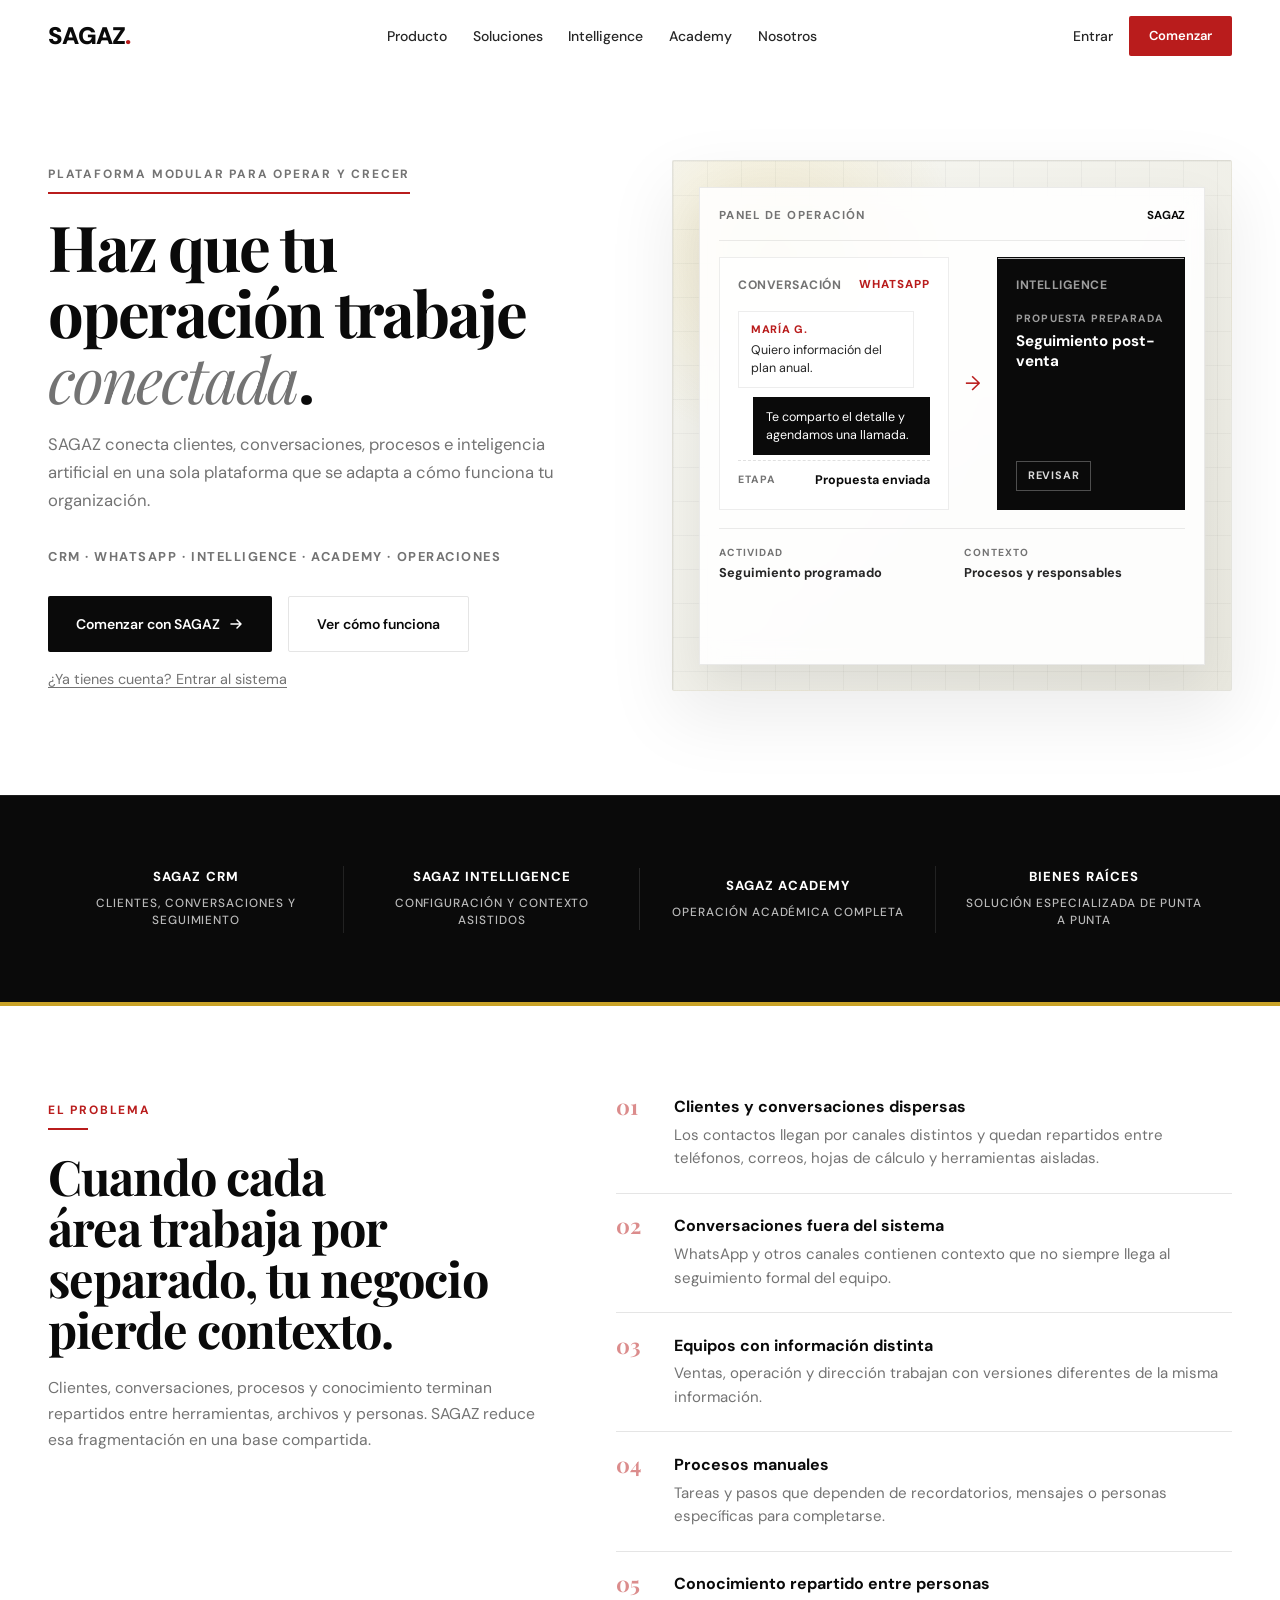
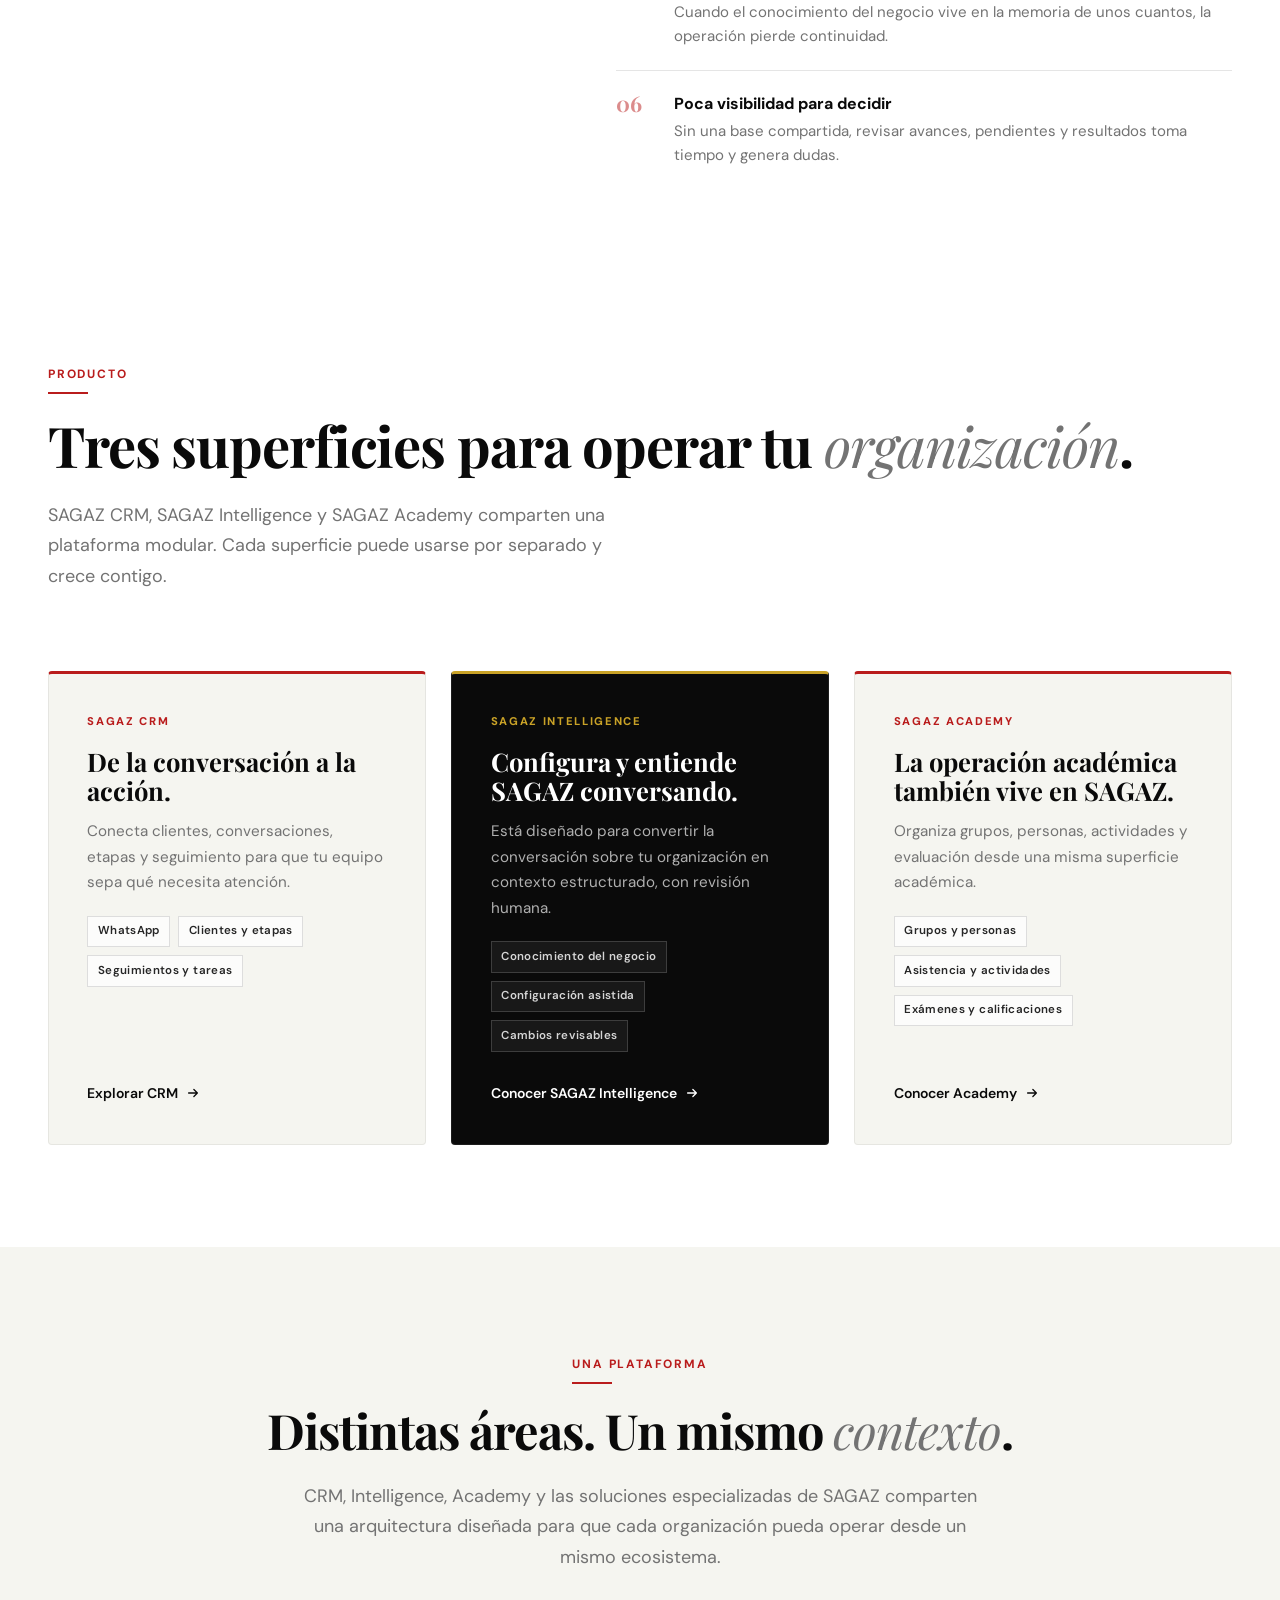
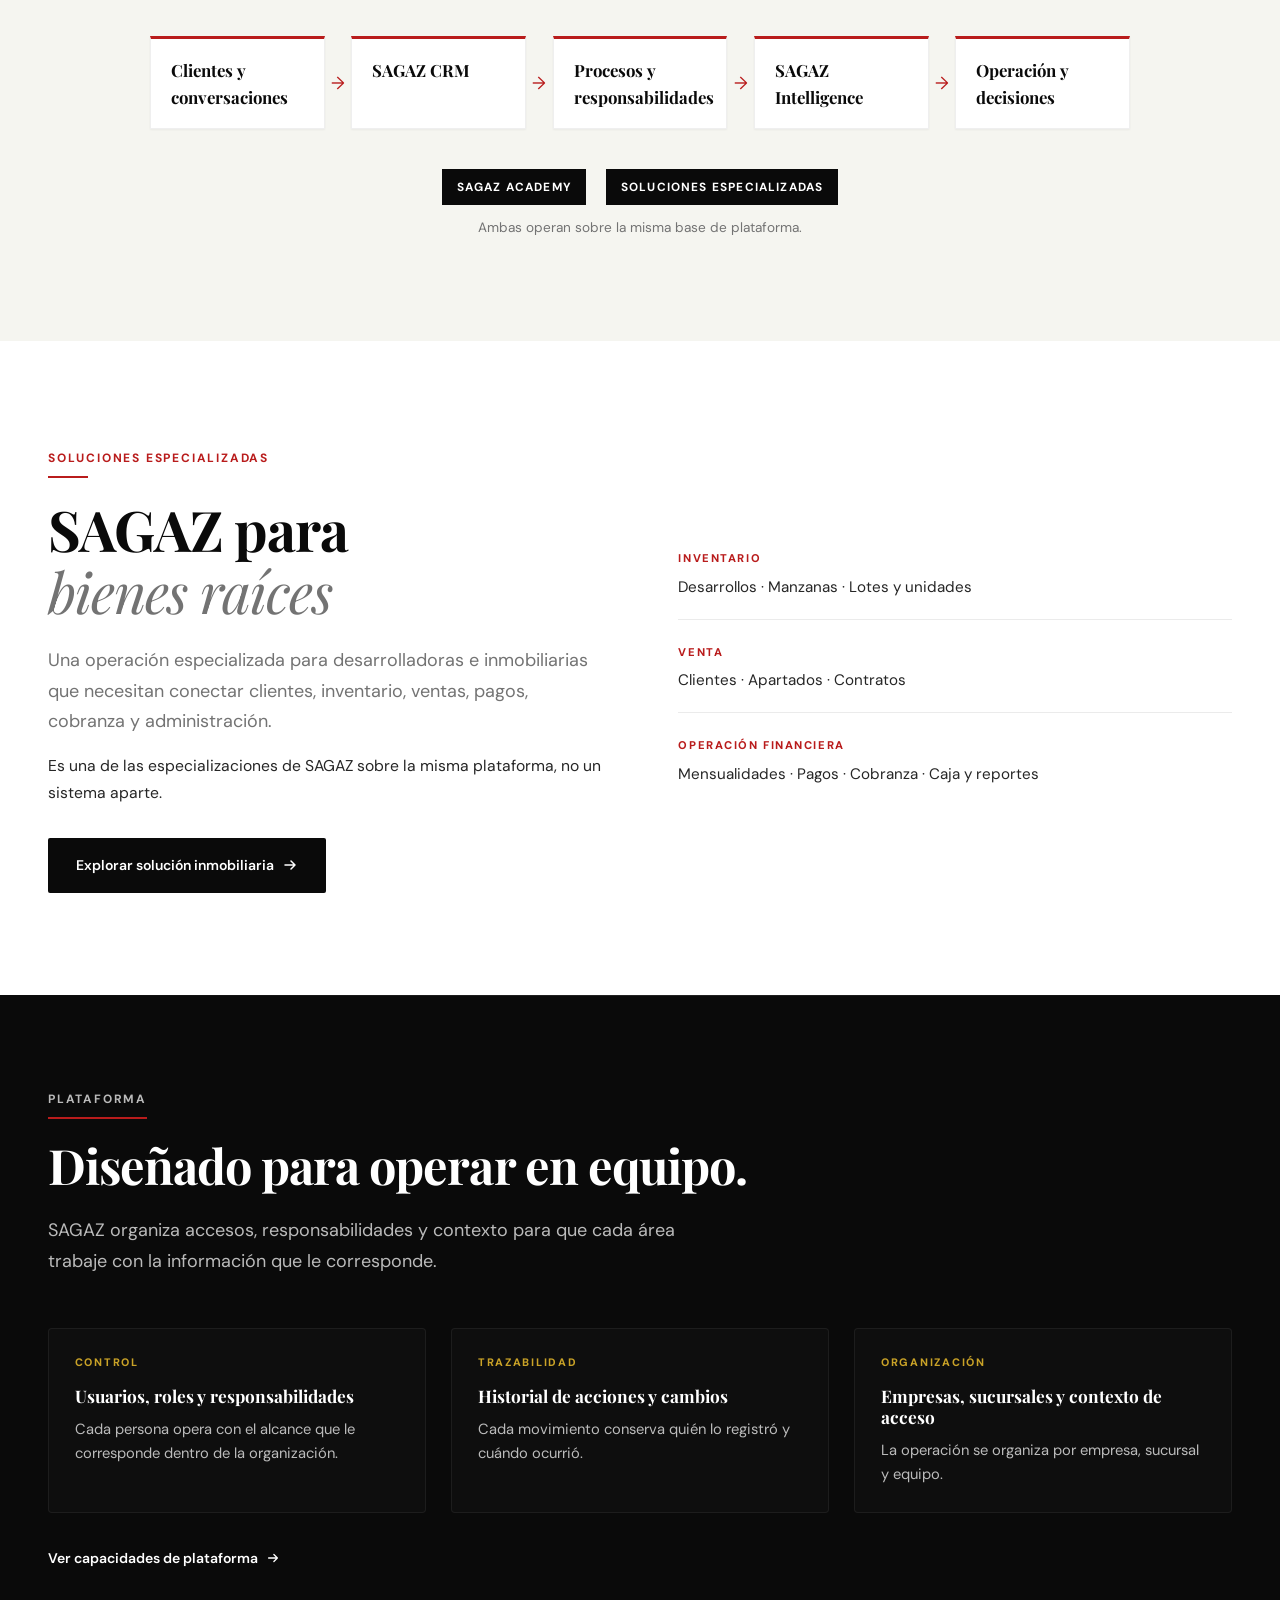
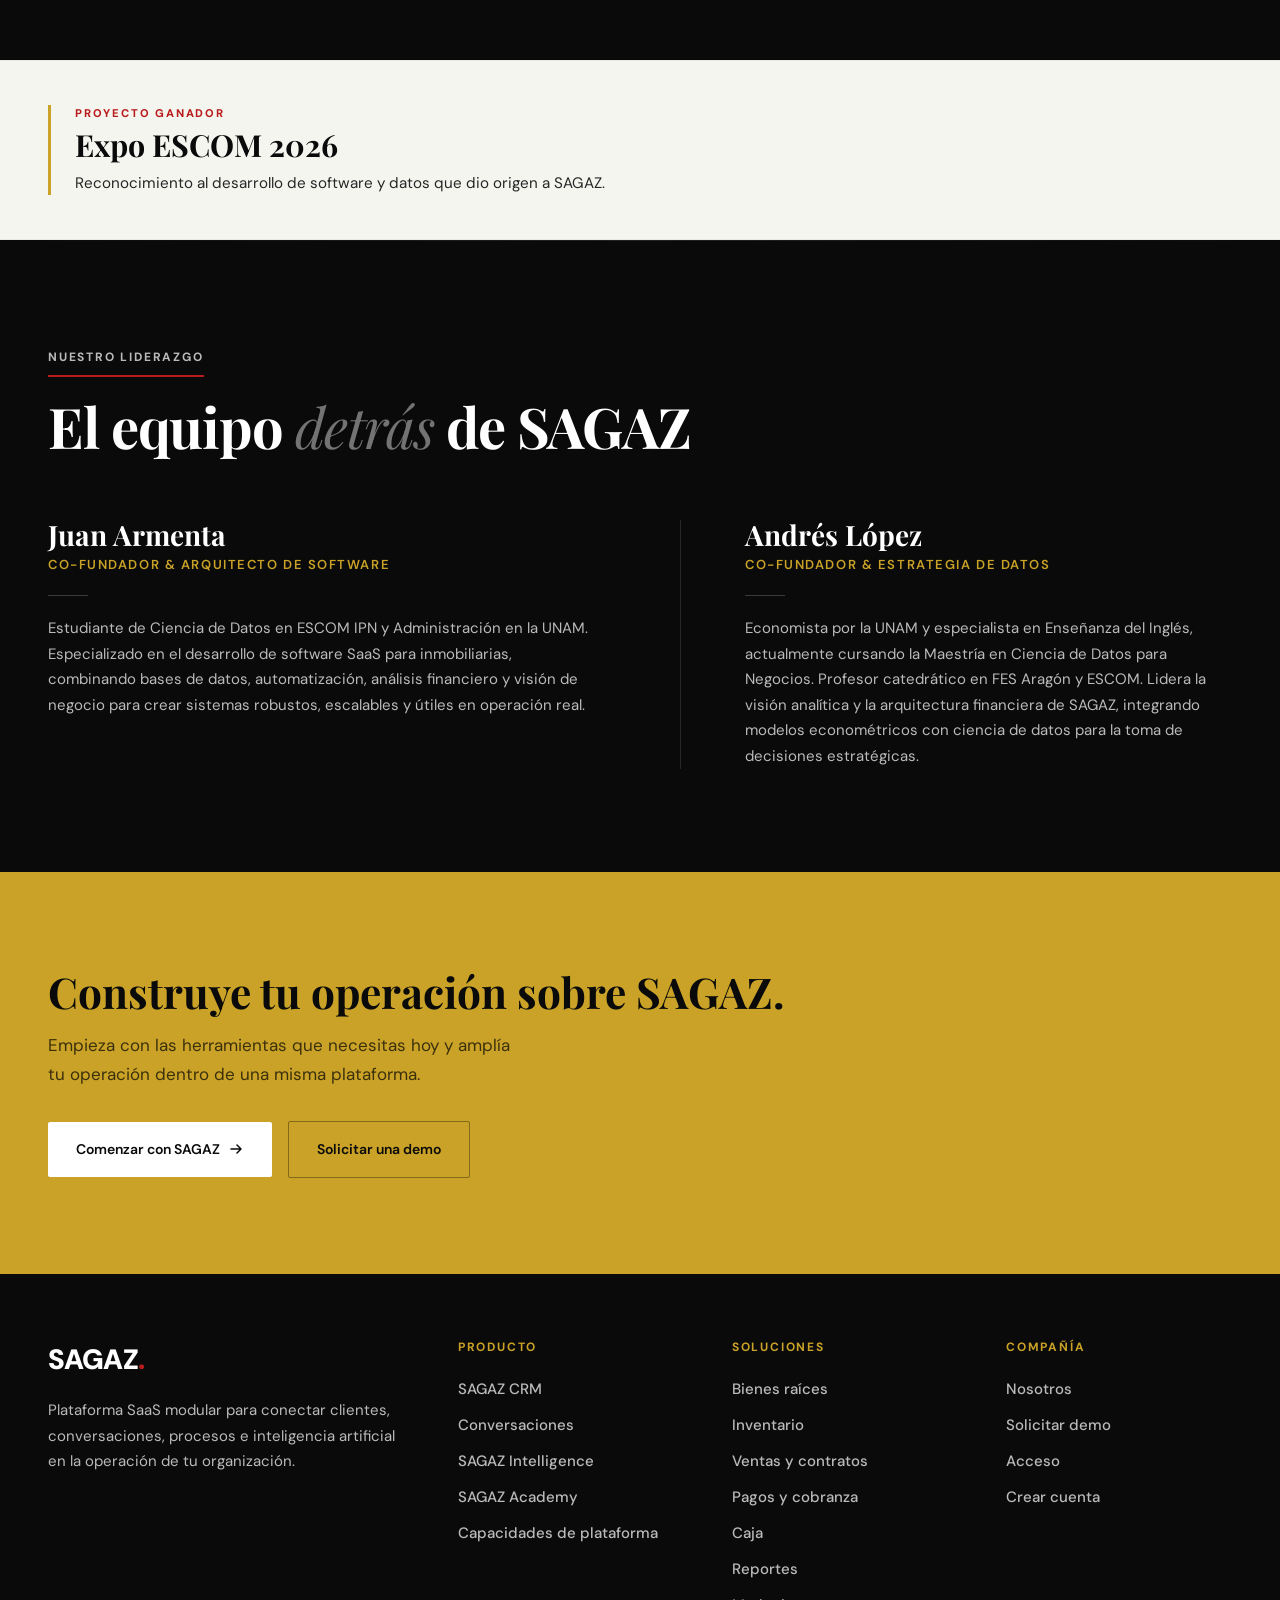
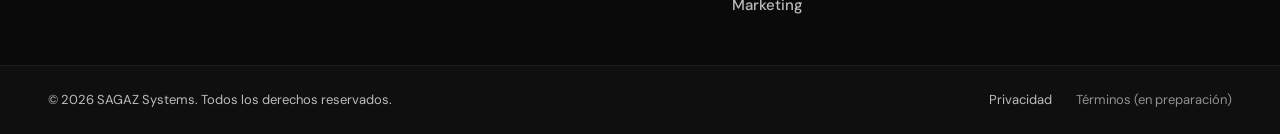
==== commit a71fccba: "Mejora jerarquia visual y usabilidad de Landing V2 - Simplifica el mock del hero: conversacion e Int" ====
--- a/index.html
+++ b/index.html
@@ -40,7 +40,7 @@
     <!-- Fonts -->
     <link href="https://fonts.googleapis.com/css2?family=Playfair+Display:ital,wght@0,400;0,600;0,700;0,900;1,400&family=DM+Sans:ital,opsz,wght@0,9..40,300;0,9..40,400;0,9..40,500;0,9..40,600;0,9..40,700;1,9..40,400&display=swap" rel="stylesheet">
 
-    <link rel="stylesheet" href="css/styles.css">
+    <link rel="stylesheet" href="css/styles.css?v=2">
     <noscript>
         <style>.reveal-up, .reveal-fade { opacity: 1; transform: none; }</style>
     </noscript>
@@ -142,65 +142,48 @@
                             <span>Panel de operación</span>
                             <strong>SAGAZ</strong>
                         </div>
-                        <div class="dashboard-main">
+                        <div class="platform-hero-flow">
                             <div class="dashboard-panel platform-panel platform-panel--chat">
                                 <div class="panel-heading">
-                                    <span>Conversaciones</span>
+                                    <span>Conversación</span>
                                     <small>WhatsApp</small>
                                 </div>
                                 <div class="chat-thread">
                                     <div class="chat-bubble chat-bubble--in">
                                         <strong>María G.</strong>
-                                        <span>Hola, quiero información sobre el plan anual.</span>
+                                        <span>Quiero información del plan anual.</span>
                                     </div>
                                     <div class="chat-bubble chat-bubble--out">
-                                        <span>Claro, te comparto el detalle y agendamos una llamada.</span>
-                                    </div>
-                                    <div class="chat-stage">
-                                        <span>Etapa</span>
-                                        <strong>Propuesta enviada</strong>
+                                        <span>Te comparto el detalle y agendamos una llamada.</span>
                                     </div>
                                 </div>
-                            </div>
+                                <div class="chat-stage">
+                                    <span>Etapa</span>
+                                    <strong>Propuesta enviada</strong>
+                                </div>
+                            </div>
+                            <div class="platform-hero-link" aria-hidden="true">&rarr;</div>
                             <div class="dashboard-panel platform-panel platform-panel--intel">
                                 <div class="panel-heading">
-                                    <span>SAGAZ Intelligence</span>
-                                    <small>Asistido</small>
+                                    <span>Intelligence</span>
                                 </div>
-                                <p class="intel-copy">Nueva etapa <strong>Seguimiento post-venta</strong> preparada para tu revisión.</p>
+                                <div class="intel-state">
+                                    <span class="intel-state__label">Propuesta preparada</span>
+                                    <strong>Seguimiento post-venta</strong>
+                                </div>
                                 <div class="intel-actions">
                                     <span class="intel-chip">Revisar</span>
-                                    <span class="intel-chip intel-chip--primary">Autorizar</span>
                                 </div>
                             </div>
-                            <div class="dashboard-panel platform-panel platform-panel--activity">
-                                <div class="panel-heading">
-                                    <span>Actividad</span>
-                                    <small>Hoy</small>
-                                </div>
-                                <div class="status-row">
-                                    <span>Seguimiento</span>
-                                    <strong>Programado 16:00</strong>
-                                </div>
-                                <div class="status-row">
-                                    <span>Tarea</span>
-                                    <strong>Asignada a ventas</strong>
-                                </div>
-                                <div class="status-row status-row--alert">
-                                    <span>Conversación</span>
-                                    <strong>Requiere atención</strong>
-                                </div>
-                            </div>
-                            <div class="dashboard-panel platform-panel platform-panel--context">
-                                <div class="panel-heading">
-                                    <span>Contexto</span>
-                                    <small>Negocio</small>
-                                </div>
-                                <ul class="context-list">
-                                    <li>Procesos y etapas</li>
-                                    <li>Áreas y responsables</li>
-                                    <li>Conocimiento publicado</li>
-                                </ul>
+                        </div>
+                        <div class="platform-hero-secondary">
+                            <div class="platform-mini">
+                                <span>Actividad</span>
+                                <strong>Seguimiento programado</strong>
+                            </div>
+                            <div class="platform-mini">
+                                <span>Contexto</span>
+                                <strong>Procesos y responsables</strong>
                             </div>
                         </div>
                     </div>
@@ -306,15 +289,11 @@
                     <article class="product-card reveal-up">
                         <span class="product-card__kicker">SAGAZ CRM</span>
                         <h3>De la conversación a la acción.</h3>
-                        <p>Conecta clientes, conversaciones, etapas, tareas y seguimientos para que tu equipo sepa qué está pasando y qué necesita atención.</p>
+                        <p>Conecta clientes, conversaciones, etapas y seguimiento para que tu equipo sepa qué necesita atención.</p>
                         <ul class="product-card__caps" aria-label="Capacidades de SAGAZ CRM">
                             <li class="cap-chip">WhatsApp</li>
-                            <li class="cap-chip">Clientes y contactos</li>
-                            <li class="cap-chip">Funnels y etapas</li>
-                            <li class="cap-chip">Seguimiento</li>
-                            <li class="cap-chip">Tareas y coordinación</li>
-                            <li class="cap-chip">Intervención humana</li>
-                            <li class="cap-chip">Automatización por conversación</li>
+                            <li class="cap-chip">Clientes y etapas</li>
+                            <li class="cap-chip">Seguimientos y tareas</li>
                         </ul>
                         <div class="product-card__cta">
                             <a href="crm.html" class="link-arrow">
@@ -327,14 +306,11 @@
                     <article class="product-card product-card--dark reveal-up" style="--delay: 0.1s">
                         <span class="product-card__kicker">SAGAZ Intelligence</span>
                         <h3>Configura y entiende SAGAZ conversando.</h3>
-                        <p>SAGAZ Intelligence está diseñado para transformar la conversación sobre tu organización en contexto estructurado para configurar, revisar y evolucionar la operación.</p>
+                        <p>Está diseñado para convertir la conversación sobre tu organización en contexto estructurado, con revisión humana.</p>
                         <ul class="product-card__caps" aria-label="Capacidades de SAGAZ Intelligence">
                             <li class="cap-chip">Conocimiento del negocio</li>
                             <li class="cap-chip">Configuración asistida</li>
-                            <li class="cap-chip">Contexto estructurado</li>
                             <li class="cap-chip">Cambios revisables</li>
-                            <li class="cap-chip">Evolución controlada</li>
-                            <li class="cap-chip">Interfaz conversacional</li>
                         </ul>
                         <div class="product-card__cta">
                             <a href="intelligence.html" class="link-arrow-light">
@@ -347,14 +323,11 @@
                     <article class="product-card reveal-up" style="--delay: 0.2s">
                         <span class="product-card__kicker">SAGAZ Academy</span>
                         <h3>La operación académica también vive en SAGAZ.</h3>
-                        <p>Organiza grupos, profesores, alumnos, asistencia, actividades, evaluaciones y calificaciones desde una experiencia diseñada para la operación educativa.</p>
+                        <p>Organiza grupos, personas, actividades y evaluación desde una misma superficie académica.</p>
                         <ul class="product-card__caps" aria-label="Capacidades de SAGAZ Academy">
-                            <li class="cap-chip">Grupos y materias</li>
-                            <li class="cap-chip">Profesores y alumnos</li>
-                            <li class="cap-chip">Asistencia</li>
-                            <li class="cap-chip">Actividades y entregas</li>
-                            <li class="cap-chip">Exámenes</li>
-                            <li class="cap-chip">Calificaciones</li>
+                            <li class="cap-chip">Grupos y personas</li>
+                            <li class="cap-chip">Asistencia y actividades</li>
+                            <li class="cap-chip">Exámenes y calificaciones</li>
                         </ul>
                         <div class="product-card__cta">
                             <a href="academy.html" class="link-arrow">
@@ -382,28 +355,23 @@
 
                 <ol class="platform-flow reveal-up" style="--delay: 0.25s">
                     <li class="platform-flow__step">
-                        <span class="platform-flow__name">Clientes</span>
-                        <small>Contactos y conversaciones</small>
+                        <span class="platform-flow__name">Clientes y conversaciones</span>
                     </li>
                     <li class="platform-flow__arrow" aria-hidden="true">&rarr;</li>
                     <li class="platform-flow__step">
                         <span class="platform-flow__name">SAGAZ CRM</span>
-                        <small>Seguimiento y tareas</small>
                     </li>
                     <li class="platform-flow__arrow" aria-hidden="true">&rarr;</li>
                     <li class="platform-flow__step">
-                        <span class="platform-flow__name">Procesos</span>
-                        <small>Etapas y responsabilidades</small>
+                        <span class="platform-flow__name">Procesos y responsabilidades</span>
                     </li>
                     <li class="platform-flow__arrow" aria-hidden="true">&rarr;</li>
                     <li class="platform-flow__step">
                         <span class="platform-flow__name">SAGAZ Intelligence</span>
-                        <small>Contexto y configuración</small>
                     </li>
                     <li class="platform-flow__arrow" aria-hidden="true">&rarr;</li>
                     <li class="platform-flow__step">
-                        <span class="platform-flow__name">Operación</span>
-                        <small>Decisiones y resultados</small>
+                        <span class="platform-flow__name">Operación y decisiones</span>
                     </li>
                 </ol>
 
@@ -434,19 +402,20 @@
                         <svg width="16" height="16" viewBox="0 0 16 16" fill="none" aria-hidden="true"><path d="M3 8h10M9 4l4 4-4 4" stroke="currentColor" stroke-width="1.5" stroke-linecap="round" stroke-linejoin="round"/></svg>
                     </a>
                 </div>
-                <ul class="vertical-caps reveal-up" style="--delay: 0.2s" aria-label="Capacidades de la solución inmobiliaria">
-                    <li>Desarrollos</li>
-                    <li>Manzanas</li>
-                    <li>Lotes y unidades</li>
-                    <li>Apartados</li>
-                    <li>Contratos</li>
-                    <li>Mensualidades</li>
-                    <li>Pagos</li>
-                    <li>Estados de cuenta</li>
-                    <li>Cobranza</li>
-                    <li>Caja</li>
-                    <li>Reportes</li>
-                </ul>
+                <div class="vertical-groups reveal-up" style="--delay: 0.2s">
+                    <div class="vertical-group">
+                        <span class="vertical-group__label">Inventario</span>
+                        <p class="vertical-group__list">Desarrollos · Manzanas · Lotes y unidades</p>
+                    </div>
+                    <div class="vertical-group">
+                        <span class="vertical-group__label">Venta</span>
+                        <p class="vertical-group__list">Clientes · Apartados · Contratos</p>
+                    </div>
+                    <div class="vertical-group">
+                        <span class="vertical-group__label">Operación financiera</span>
+                        <p class="vertical-group__list">Mensualidades · Pagos · Cobranza · Caja y reportes</p>
+                    </div>
+                </div>
             </div>
         </section>
 
@@ -454,45 +423,30 @@
         <section id="plataforma" class="security-section" aria-labelledby="security-title">
             <div class="container">
                 <header class="section-header" style="margin-bottom:4rem;">
-                    <span class="overline reveal-up" style="border-bottom-color: var(--color-red); color: var(--color-gray);">Plataforma</span>
+                    <span class="overline reveal-up" style="border-bottom-color: var(--color-red); color: rgba(255,255,255,0.72);">Plataforma</span>
                     <h2 id="security-title" class="section-title text-white reveal-up" style="--delay: 0.1s">
                         Diseñado para operar en equipo.
                     </h2>
-                    <p class="section-desc reveal-up" style="--delay: 0.2s; color: var(--color-gray); max-width: 680px;">
+                    <p class="section-desc reveal-up" style="--delay: 0.2s; color: rgba(255,255,255,0.72); max-width: 680px;">
                         SAGAZ organiza accesos, responsabilidades y contexto para que cada área trabaje con la información que le corresponde.
                     </p>
                 </header>
 
                 <div class="security-grid">
                     <article class="security-card reveal-up">
-                        <span class="security-num" aria-hidden="true">01</span>
-                        <h3 class="text-white">Usuarios y responsabilidades</h3>
+                        <span class="security-kicker">Control</span>
+                        <h3 class="text-white">Usuarios, roles y responsabilidades</h3>
                         <p class="text-gray">Cada persona opera con el alcance que le corresponde dentro de la organización.</p>
                     </article>
                     <article class="security-card reveal-up" style="--delay: 0.1s">
-                        <span class="security-num" aria-hidden="true">02</span>
-                        <h3 class="text-white">Organizaciones y sucursales</h3>
-                        <p class="text-gray">Estructura la operación por empresa, sucursal o equipo según cómo trabajes.</p>
+                        <span class="security-kicker">Trazabilidad</span>
+                        <h3 class="text-white">Historial de acciones y cambios</h3>
+                        <p class="text-gray">Cada movimiento conserva quién lo registró y cuándo ocurrió.</p>
                     </article>
                     <article class="security-card reveal-up" style="--delay: 0.2s">
-                        <span class="security-num" aria-hidden="true">03</span>
-                        <h3 class="text-white">Permisos por rol</h3>
-                        <p class="text-gray">Perfiles diferenciados para administración, operación y dirección.</p>
-                    </article>
-                    <article class="security-card reveal-up" style="--delay: 0.3s">
-                        <span class="security-num" aria-hidden="true">04</span>
-                        <h3 class="text-white">Trazabilidad</h3>
-                        <p class="text-gray">Cada movimiento conserva contexto de quién lo registró y cuándo ocurrió.</p>
-                    </article>
-                    <article class="security-card reveal-up" style="--delay: 0.4s">
-                        <span class="security-num" aria-hidden="true">05</span>
-                        <h3 class="text-white">Historial operativo</h3>
-                        <p class="text-gray">Revisa acciones y cambios sin perder el rastro de lo que pasó.</p>
-                    </article>
-                    <article class="security-card reveal-up" style="--delay: 0.5s">
-                        <span class="security-num" aria-hidden="true">06</span>
-                        <h3 class="text-white">Visibilidad por contexto</h3>
-                        <p class="text-gray">Consulta la información que corresponde a cada rol y área de trabajo.</p>
+                        <span class="security-kicker">Organización</span>
+                        <h3 class="text-white">Empresas, sucursales y contexto de acceso</h3>
+                        <p class="text-gray">La operación se organiza por empresa, sucursal y equipo.</p>
                     </article>
                 </div>
 
@@ -507,9 +461,12 @@
 
         <!-- Recognition Section -->
         <section id="reconocimiento" class="recognition" aria-label="Reconocimiento">
-            <div class="container recognition-inner">
-                <span class="hero-badge reveal-up">Proyecto ganador — Expo ESCOM 2026</span>
-                <p class="recognition-copy reveal-up" style="--delay: 0.1s">Reconocimiento al desarrollo de software y datos que dio origen a SAGAZ.</p>
+            <div class="container">
+                <div class="recognition-card reveal-up">
+                    <span class="recognition-label">Proyecto ganador</span>
+                    <p class="recognition-title">Expo ESCOM 2026</p>
+                    <p class="recognition-copy">Reconocimiento al desarrollo de software y datos que dio origen a SAGAZ.</p>
+                </div>
             </div>
         </section>
 
@@ -619,6 +576,6 @@
         </div>
     </footer>
 
-    <script src="js/main.js"></script>
+    <script src="js/main.js?v=2"></script>
 </body>
 </html>
--- a/css/styles.css
+++ b/css/styles.css
@@ -1707,15 +1707,14 @@
     border-color: rgba(255,255,255,0.1);
 }
 
-.security-num {
+.security-kicker {
     display: block;
-    font-family: var(--font-serif);
-    font-size: 2rem;
-    font-weight: 700;
+    margin-bottom: 0.85rem;
+    font-size: 0.68rem;
+    font-weight: 800;
+    letter-spacing: 0.16em;
+    text-transform: uppercase;
     color: var(--color-gold);
-    opacity: 0.4;
-    line-height: 1;
-    margin-bottom: 1rem;
 }
 
 .security-card h3 {
@@ -2075,21 +2074,6 @@
     margin: -0.4rem 0 2rem;
 }
 
-.hero-badge {
-    display: inline-flex;
-    align-items: center;
-    min-height: 34px;
-    padding: 0.45rem 0.8rem;
-    border: 1px solid rgba(201,162,39,0.55);
-    background: rgba(201,162,39,0.08);
-    color: var(--color-black);
-    font-size: 0.76rem;
-    font-weight: 800;
-    letter-spacing: 0.08em;
-    line-height: 1.2;
-    text-transform: uppercase;
-}
-
 .hero-audience {
     flex: 1 1 260px;
     color: var(--color-gray);
@@ -2379,7 +2363,6 @@
 }
 
 @media (max-width: 520px) {
-    .hero-badge,
     .hero-audience {
         width: 100%;
     }
@@ -2686,11 +2669,6 @@
 
 .security-card {
     padding: 1.6rem;
-}
-
-.security-num {
-    font-size: 1.55rem;
-    margin-bottom: 0.8rem;
 }
 
 .security-card h3,
@@ -3008,14 +2986,24 @@
     color: var(--color-gold);
 }
 
-.intel-copy {
-    font-size: 0.8rem;
-    line-height: 1.55;
-    color: rgba(255,255,255,0.78);
-    margin-bottom: 0.9rem;
-}
-
-.intel-copy strong {
+.intel-state {
+    display: flex;
+    flex-direction: column;
+    gap: 0.25rem;
+    margin-bottom: 1.1rem;
+}
+
+.intel-state__label {
+    font-size: 0.66rem;
+    font-weight: 700;
+    letter-spacing: 0.1em;
+    text-transform: uppercase;
+    color: rgba(255,255,255,0.6);
+}
+
+.intel-state strong {
+    font-size: 0.95rem;
+    line-height: 1.3;
     color: var(--color-white);
 }
 
@@ -3038,41 +3026,69 @@
     text-transform: uppercase;
 }
 
-.intel-chip--primary {
-    background: var(--color-gold);
-    border-color: var(--color-gold);
-    color: var(--color-black);
-}
-
-.platform-panel--activity {
+/* --- Hero: flujo simplificado --- */
+.platform-hero-flow {
+    display: grid;
+    grid-template-columns: 1fr;
+    gap: 0.75rem;
+    align-items: stretch;
+}
+
+.platform-hero-link {
+    display: flex;
+    align-items: center;
+    justify-content: center;
+    color: var(--color-red);
+    font-size: 1.1rem;
+    transform: rotate(90deg);
+    padding: 0.15rem 0;
+}
+
+.platform-panel--intel {
+    justify-content: flex-start;
+}
+
+.platform-hero-secondary {
+    display: grid;
+    grid-template-columns: repeat(2, minmax(0, 1fr));
+    gap: 0.75rem 1.5rem;
+    margin-top: 1.1rem;
+    padding-top: 1rem;
+    border-top: 1px solid rgba(0,0,0,0.08);
+}
+
+.platform-mini {
     display: flex;
     flex-direction: column;
-    gap: 0.65rem;
-}
-
-.context-list {
-    list-style: none;
-    display: flex;
-    flex-direction: column;
-    gap: 0.55rem;
-}
-
-.context-list li {
-    position: relative;
-    padding-left: 1rem;
+    gap: 0.15rem;
+    min-width: 0;
+}
+
+.platform-mini span {
+    font-size: 0.64rem;
+    font-weight: 700;
+    letter-spacing: 0.1em;
+    text-transform: uppercase;
+    color: var(--color-gray);
+}
+
+.platform-mini strong {
     font-size: 0.8rem;
+    line-height: 1.35;
     color: var(--color-gray-dark);
 }
 
-.context-list li::before {
-    content: '';
-    position: absolute;
-    left: 0;
-    top: 0.5em;
-    width: 6px;
-    height: 6px;
-    border-radius: 50%;
-    background: var(--color-gold);
+@media (min-width: 1200px) {
+    .platform-hero-flow {
+        grid-template-columns: minmax(0, 1.1fr) auto minmax(0, 0.9fr);
+        gap: 1rem;
+    }
+
+    .platform-hero-link {
+        transform: none;
+        padding: 0;
+        font-size: 1.25rem;
+    }
 }
 
 /* --- Superficies (strip de pilares) --- */
@@ -3210,12 +3226,6 @@
     font-size: 1.05rem;
     font-weight: 700;
     color: var(--color-black);
-}
-
-.platform-flow__step small {
-    font-size: 0.78rem;
-    line-height: 1.45;
-    color: var(--color-gray);
 }
 
 .platform-flow__arrow {
@@ -3294,21 +3304,35 @@
     margin-bottom: 0;
 }
 
-.vertical-caps {
-    list-style: none;
-    display: flex;
-    flex-wrap: wrap;
-    gap: 0.6rem;
-    align-content: flex-start;
-}
-
-.vertical-caps li {
-    padding: 0.6rem 0.9rem;
-    background: var(--color-cream);
-    border: 1px solid rgba(0,0,0,0.06);
-    border-left: 3px solid var(--color-gold);
-    font-size: 0.85rem;
-    font-weight: 600;
+.vertical-groups {
+    display: grid;
+    gap: 1.5rem;
+    align-content: center;
+}
+
+.vertical-group {
+    padding-bottom: 1.25rem;
+    border-bottom: 1px solid rgba(0,0,0,0.08);
+}
+
+.vertical-group:last-child {
+    padding-bottom: 0;
+    border-bottom: none;
+}
+
+.vertical-group__label {
+    display: block;
+    margin-bottom: 0.4rem;
+    font-size: 0.7rem;
+    font-weight: 800;
+    letter-spacing: 0.14em;
+    text-transform: uppercase;
+    color: var(--color-red);
+}
+
+.vertical-group__list {
+    font-size: 0.95rem;
+    line-height: 1.6;
     color: var(--color-gray-dark);
 }
 
@@ -3321,7 +3345,7 @@
 
 /* --- CTA y confianza --- */
 .security-cta {
-    margin-top: 2.5rem;
+    margin-top: 2rem;
 }
 
 .cta-actions {
@@ -3347,14 +3371,32 @@
     background: var(--color-cream);
     border-top: 1px solid rgba(0,0,0,0.05);
     border-bottom: 1px solid rgba(0,0,0,0.05);
-    padding: 2.25rem 0;
-}
-
-.recognition-inner {
-    display: flex;
-    flex-wrap: wrap;
-    align-items: center;
-    gap: 1rem 1.5rem;
+    padding: 2.75rem 0;
+}
+
+.recognition-card {
+    max-width: 720px;
+    padding-left: 1.5rem;
+    border-left: 3px solid var(--color-gold);
+}
+
+.recognition-label {
+    display: block;
+    margin-bottom: 0.35rem;
+    font-size: 0.7rem;
+    font-weight: 800;
+    letter-spacing: 0.16em;
+    text-transform: uppercase;
+    color: var(--color-red);
+}
+
+.recognition-title {
+    font-family: var(--font-serif);
+    font-size: clamp(1.4rem, 2.5vw, 1.9rem);
+    font-weight: 700;
+    line-height: 1.15;
+    color: var(--color-black);
+    margin-bottom: 0.5rem;
 }
 
 .recognition-copy {
@@ -3486,15 +3528,34 @@
 }
 
 /* --- Hero responsive V2 --- */
-@media (max-width: 1279px) {
-    .hero-dashboard .dashboard-main {
-        grid-template-columns: 1fr;
-        grid-template-rows: auto;
-    }
-}
-
 @media (max-width: 767px) {
     .hero-dashboard.hero-platform {
         min-height: 0;
     }
 }
+
+/* =========================================
+   KRUG PASS — jerarquía, scan y contraste
+   ========================================= */
+
+@media (min-width: 768px) {
+    .security-grid {
+        grid-template-columns: repeat(3, minmax(0, 1fr));
+    }
+}
+
+.about .overline,
+.about .text-gray,
+.security-section .text-gray,
+.footer-tagline,
+.footer-links-col a,
+.footer-bottom p,
+.footer-legal a,
+.footer-legal-pending,
+.stat-label,
+.internal-desc,
+.internal-hero .overline,
+.internal-back a,
+.last-updated {
+    color: rgba(255,255,255,0.72);
+}
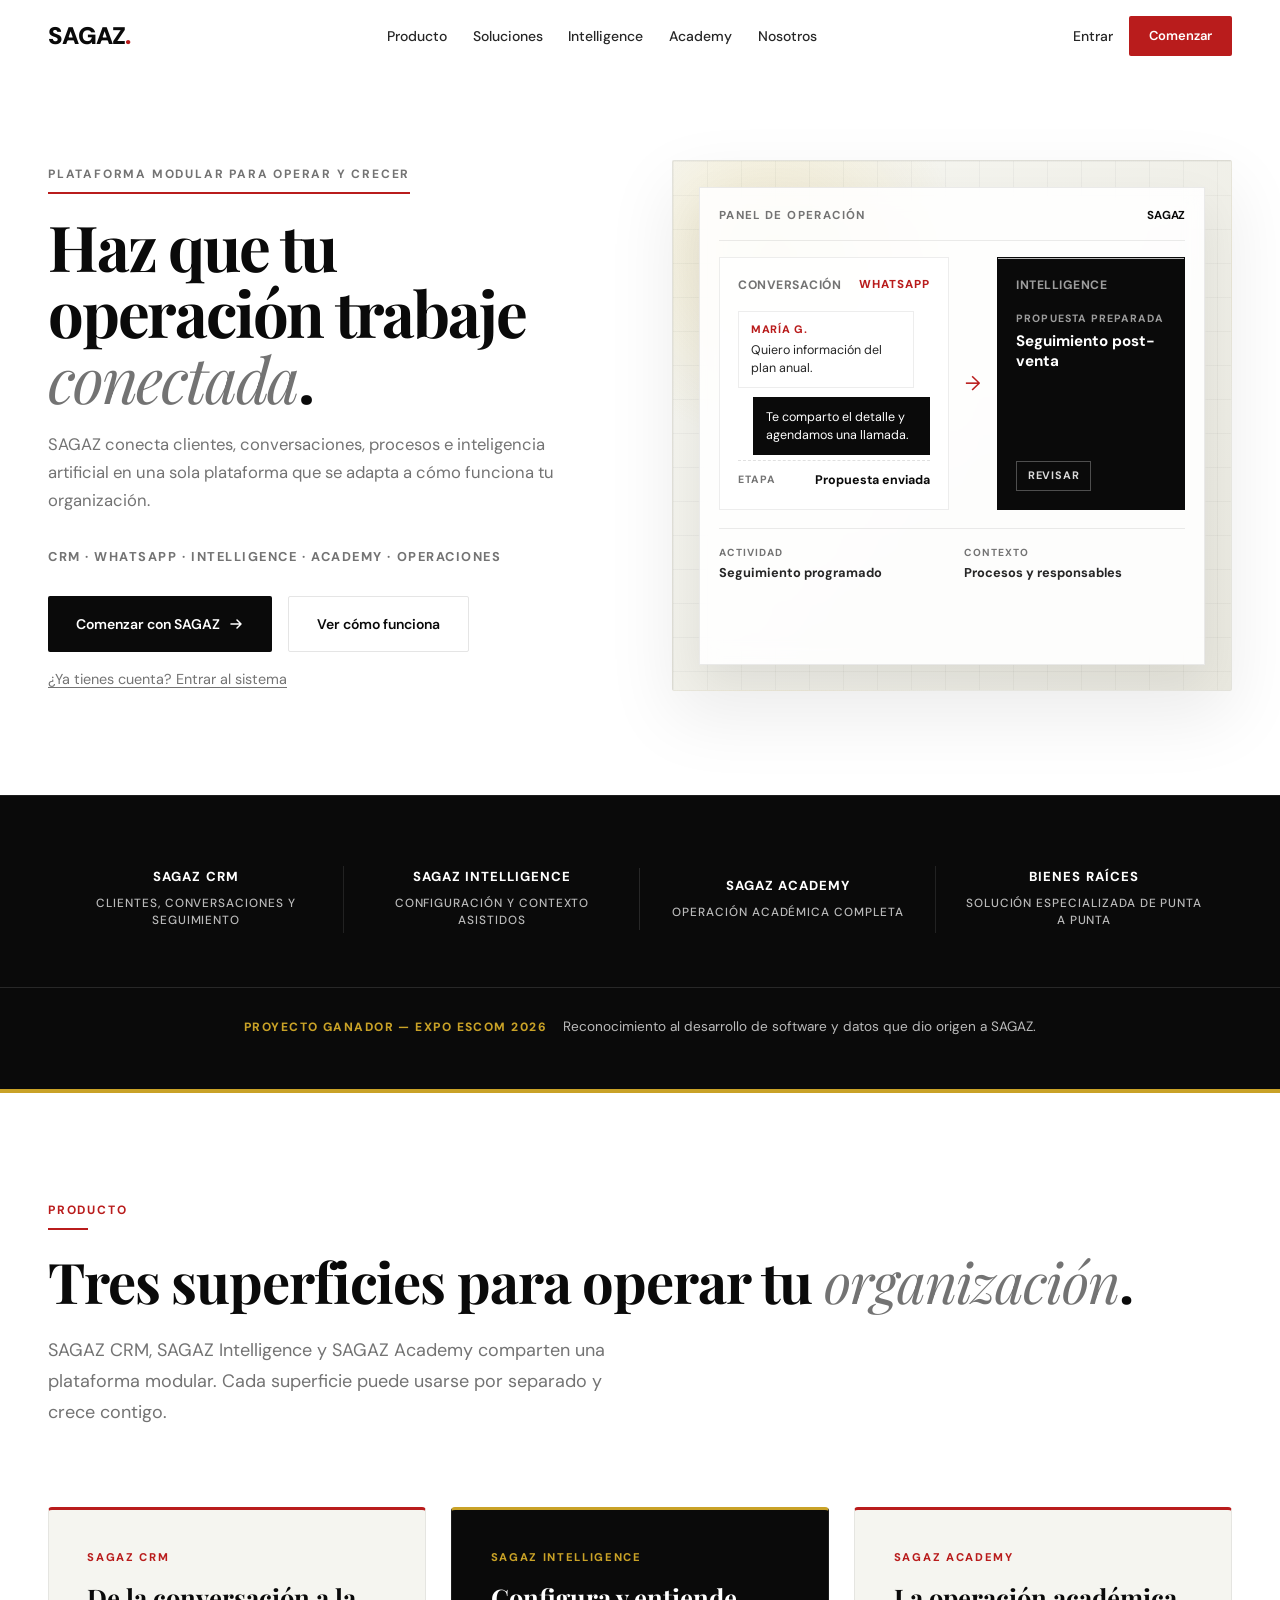
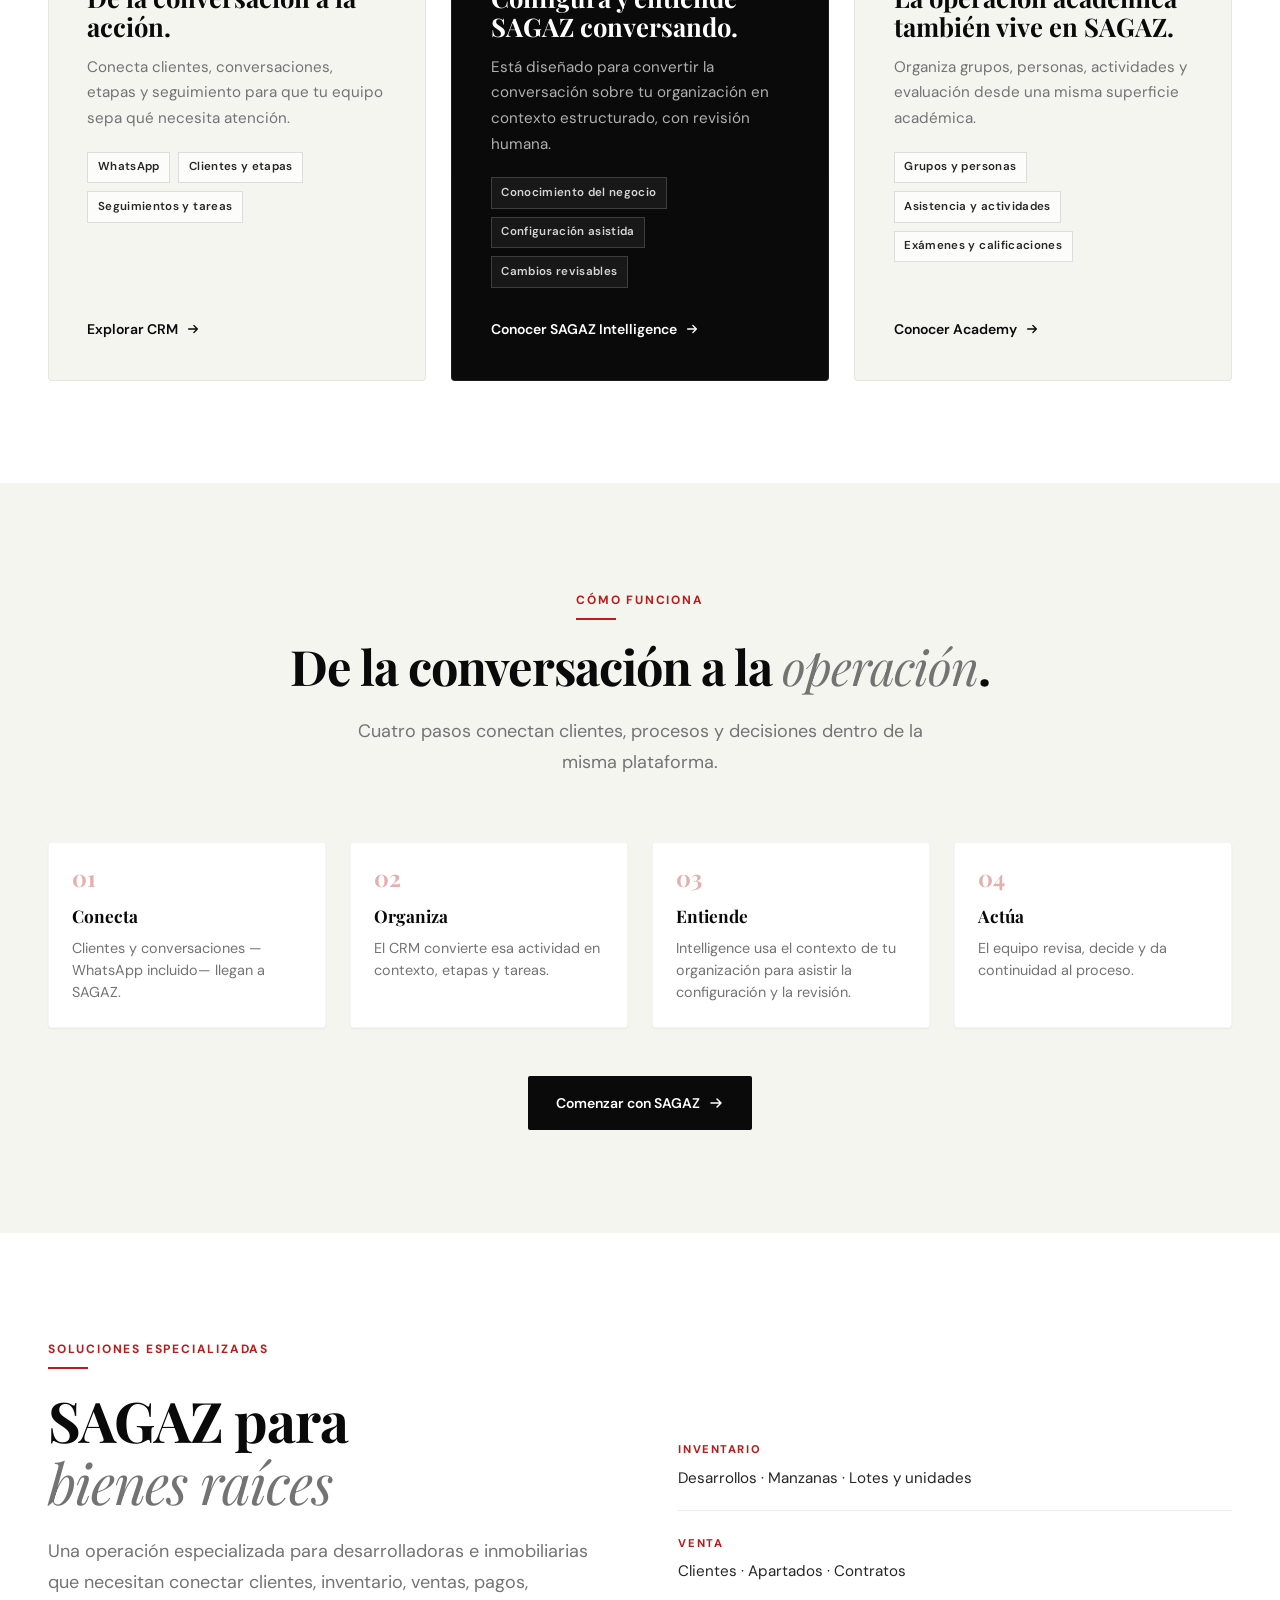
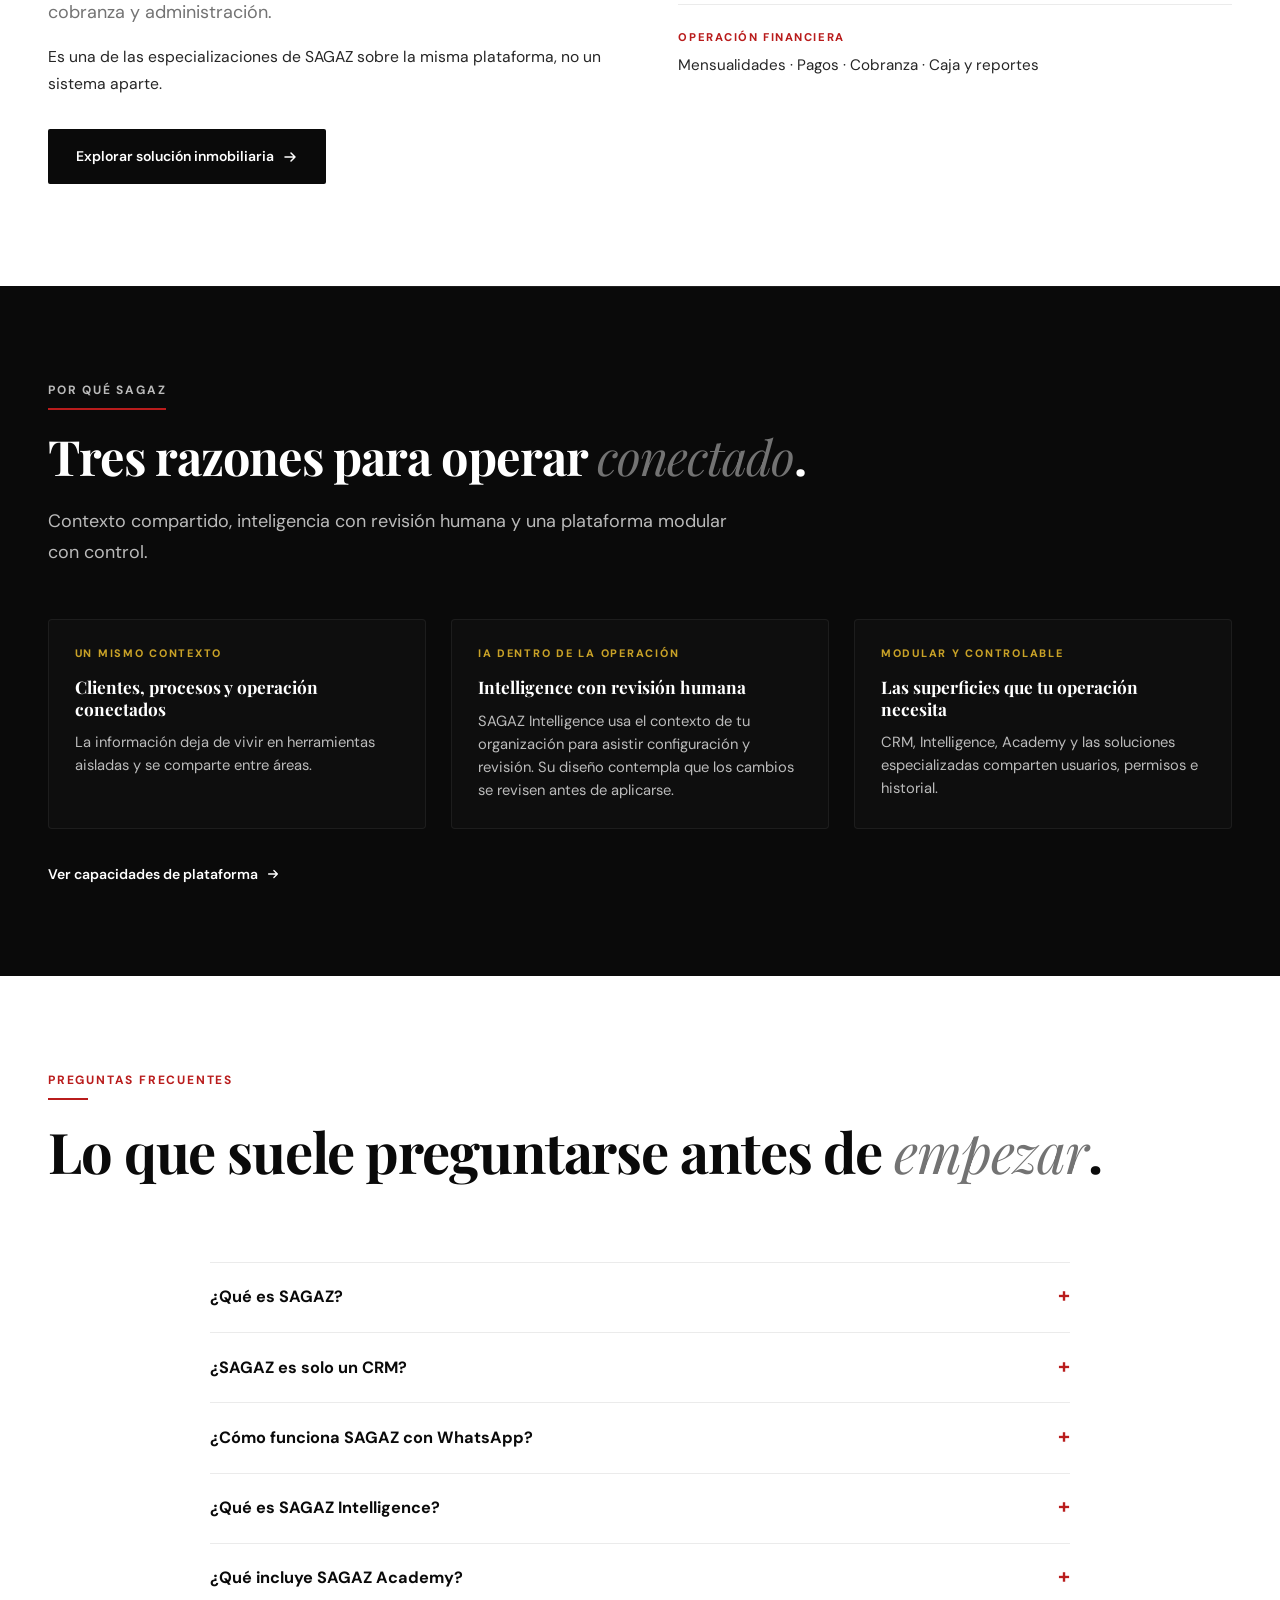
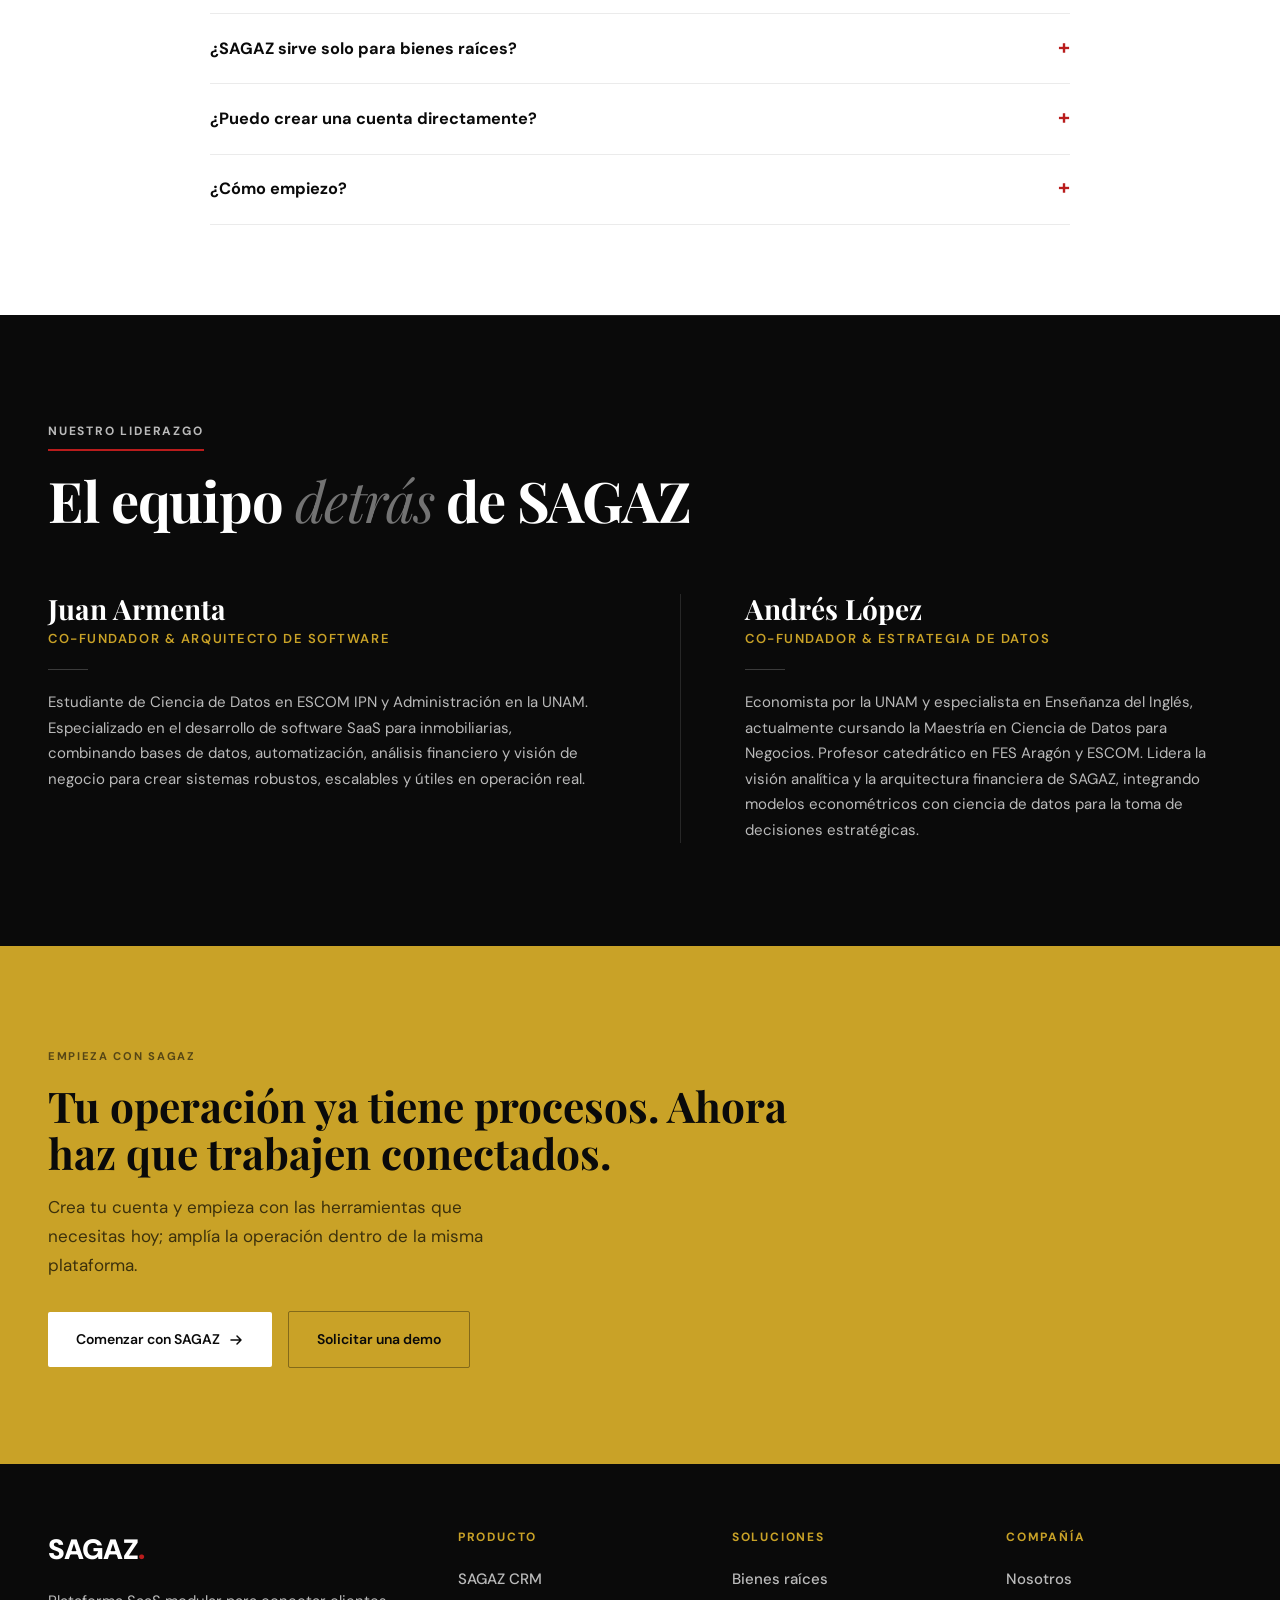
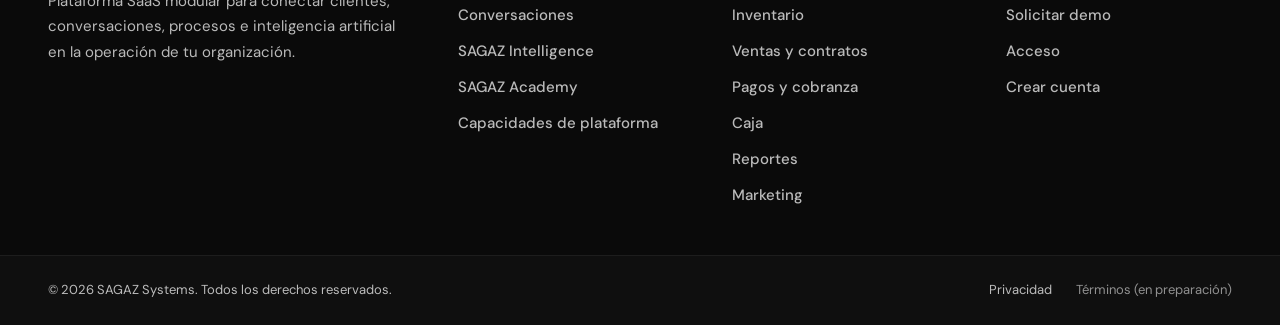
==== commit 15e39af3: "Mejora la madurez comercial de la Landing V2 de SAGAZ - Reestructura la Home: trust strip con Expo E" ====
--- a/index.html
+++ b/index.html
@@ -192,7 +192,7 @@
         </section>
 
         <!-- Superficies de producto -->
-        <section class="stats-bar" aria-label="Superficies de SAGAZ">
+        <section class="stats-bar trust-strip" aria-label="Superficies y reconocimiento de SAGAZ">
             <div class="container stats-grid">
                 <a class="stat-item stat-item--link reveal-up" href="crm.html">
                     <span class="stat-number">SAGAZ CRM</span>
@@ -211,64 +211,9 @@
                     <span class="stat-label">Solución especializada de punta a punta</span>
                 </a>
             </div>
-        </section>
-
-        <!-- Problem Section -->
-        <section id="problema" class="pain-section" aria-labelledby="pain-title">
-            <div class="container">
-                <div class="pain-grid">
-                    <div class="pain-header reveal-up">
-                        <span class="overline-red-line">El problema</span>
-                        <h2 id="pain-title" class="section-title pain-title">
-                            Cuando cada área trabaja por separado, tu negocio pierde contexto.
-                        </h2>
-                        <p class="section-desc">Clientes, conversaciones, procesos y conocimiento terminan repartidos entre herramientas, archivos y personas. SAGAZ reduce esa fragmentación en una base compartida.</p>
-                    </div>
-                    <ul class="pain-list">
-                        <li class="reveal-up" style="--delay: 0.1s">
-                            <span class="pain-num" aria-hidden="true">01</span>
-                            <div class="pain-content">
-                                <strong>Clientes y conversaciones dispersas</strong>
-                                <span>Los contactos llegan por canales distintos y quedan repartidos entre teléfonos, correos, hojas de cálculo y herramientas aisladas.</span>
-                            </div>
-                        </li>
-                        <li class="reveal-up" style="--delay: 0.15s">
-                            <span class="pain-num" aria-hidden="true">02</span>
-                            <div class="pain-content">
-                                <strong>Conversaciones fuera del sistema</strong>
-                                <span>WhatsApp y otros canales contienen contexto que no siempre llega al seguimiento formal del equipo.</span>
-                            </div>
-                        </li>
-                        <li class="reveal-up" style="--delay: 0.2s">
-                            <span class="pain-num" aria-hidden="true">03</span>
-                            <div class="pain-content">
-                                <strong>Equipos con información distinta</strong>
-                                <span>Ventas, operación y dirección trabajan con versiones diferentes de la misma información.</span>
-                            </div>
-                        </li>
-                        <li class="reveal-up" style="--delay: 0.25s">
-                            <span class="pain-num" aria-hidden="true">04</span>
-                            <div class="pain-content">
-                                <strong>Procesos manuales</strong>
-                                <span>Tareas y pasos que dependen de recordatorios, mensajes o personas específicas para completarse.</span>
-                            </div>
-                        </li>
-                        <li class="reveal-up" style="--delay: 0.3s">
-                            <span class="pain-num" aria-hidden="true">05</span>
-                            <div class="pain-content">
-                                <strong>Conocimiento repartido entre personas</strong>
-                                <span>Cuando el conocimiento del negocio vive en la memoria de unos cuantos, la operación pierde continuidad.</span>
-                            </div>
-                        </li>
-                        <li class="reveal-up" style="--delay: 0.35s">
-                            <span class="pain-num" aria-hidden="true">06</span>
-                            <div class="pain-content">
-                                <strong>Poca visibilidad para decidir</strong>
-                                <span>Sin una base compartida, revisar avances, pendientes y resultados toma tiempo y genera dudas.</span>
-                            </div>
-                        </li>
-                    </ul>
-                </div>
+            <div class="container trust-credit reveal-up">
+                <span class="trust-credit__label">Proyecto ganador — Expo ESCOM 2026</span>
+                <span class="trust-credit__copy">Reconocimiento al desarrollo de software y datos que dio origen a SAGAZ.</span>
             </div>
         </section>
 
@@ -340,45 +285,47 @@
             </div>
         </section>
 
-        <!-- Platform Connection Section -->
-        <section id="como-funciona" class="flow-section platform-section" aria-labelledby="platform-title">
+        <!-- How It Works Section -->
+        <section id="como-funciona" class="flow-section" aria-labelledby="how-title">
             <div class="container">
                 <header class="section-header" style="text-align:center; margin-bottom:4rem;">
-                    <span class="overline-red-line reveal-up">Una plataforma</span>
-                    <h2 id="platform-title" class="section-title reveal-up" style="--delay: 0.1s; margin-left:auto; margin-right:auto;">
-                        Distintas áreas. Un mismo <em>contexto</em>.
+                    <span class="overline-red-line reveal-up">Cómo funciona</span>
+                    <h2 id="how-title" class="section-title reveal-up" style="--delay: 0.1s; margin-left:auto; margin-right:auto;">
+                        De la conversación a la <em>operación</em>.
                     </h2>
-                    <p class="section-desc reveal-up" style="--delay: 0.2s; margin-left:auto; margin-right:auto; max-width:760px;">
-                        CRM, Intelligence, Academy y las soluciones especializadas de SAGAZ comparten una arquitectura diseñada para que cada organización pueda operar desde un mismo ecosistema.
+                    <p class="section-desc reveal-up" style="--delay: 0.2s; margin-left:auto; margin-right:auto; max-width:700px;">
+                        Cuatro pasos conectan clientes, procesos y decisiones dentro de la misma plataforma.
                     </p>
                 </header>
 
-                <ol class="platform-flow reveal-up" style="--delay: 0.25s">
-                    <li class="platform-flow__step">
-                        <span class="platform-flow__name">Clientes y conversaciones</span>
-                    </li>
-                    <li class="platform-flow__arrow" aria-hidden="true">&rarr;</li>
-                    <li class="platform-flow__step">
-                        <span class="platform-flow__name">SAGAZ CRM</span>
-                    </li>
-                    <li class="platform-flow__arrow" aria-hidden="true">&rarr;</li>
-                    <li class="platform-flow__step">
-                        <span class="platform-flow__name">Procesos y responsabilidades</span>
-                    </li>
-                    <li class="platform-flow__arrow" aria-hidden="true">&rarr;</li>
-                    <li class="platform-flow__step">
-                        <span class="platform-flow__name">SAGAZ Intelligence</span>
-                    </li>
-                    <li class="platform-flow__arrow" aria-hidden="true">&rarr;</li>
-                    <li class="platform-flow__step">
-                        <span class="platform-flow__name">Operación y decisiones</span>
-                    </li>
-                </ol>
-
-                <div class="platform-surfaces reveal-up" style="--delay: 0.3s">
-                    <span class="platform-surface">SAGAZ Academy</span>
-                    <span class="platform-surface">Soluciones especializadas</span>
-                    <p class="platform-surfaces__note">Ambas operan sobre la misma base de plataforma.</p>
+                <div class="steps-grid">
+                    <article class="flow-step reveal-up">
+                        <span class="flow-number" aria-hidden="true">01</span>
+                        <h3>Conecta</h3>
+                        <p>Clientes y conversaciones —WhatsApp incluido— llegan a SAGAZ.</p>
+                    </article>
+                    <article class="flow-step reveal-up" style="--delay: 0.05s">
+                        <span class="flow-number" aria-hidden="true">02</span>
+                        <h3>Organiza</h3>
+                        <p>El CRM convierte esa actividad en contexto, etapas y tareas.</p>
+                    </article>
+                    <article class="flow-step reveal-up" style="--delay: 0.1s">
+                        <span class="flow-number" aria-hidden="true">03</span>
+                        <h3>Entiende</h3>
+                        <p>Intelligence usa el contexto de tu organización para asistir la configuración y la revisión.</p>
+                    </article>
+                    <article class="flow-step reveal-up" style="--delay: 0.15s">
+                        <span class="flow-number" aria-hidden="true">04</span>
+                        <h3>Actúa</h3>
+                        <p>El equipo revisa, decide y da continuidad al proceso.</p>
+                    </article>
+                </div>
+
+                <div class="steps-cta reveal-up" style="--delay: 0.2s">
+                    <a href="https://app.sagaz.cloud/register" class="btn-primary">
+                        <span>Comenzar con SAGAZ</span>
+                        <svg width="16" height="16" viewBox="0 0 16 16" fill="none" aria-hidden="true"><path d="M3 8h10M9 4l4 4-4 4" stroke="currentColor" stroke-width="1.5" stroke-linecap="round" stroke-linejoin="round"/></svg>
+                    </a>
                 </div>
             </div>
         </section>
@@ -419,38 +366,38 @@
             </div>
         </section>
 
-        <!-- Platform Capabilities / Trust Section -->
-        <section id="plataforma" class="security-section" aria-labelledby="security-title">
+        <!-- Why SAGAZ Section -->
+        <section id="plataforma" class="security-section" aria-labelledby="why-title">
             <div class="container">
                 <header class="section-header" style="margin-bottom:4rem;">
-                    <span class="overline reveal-up" style="border-bottom-color: var(--color-red); color: rgba(255,255,255,0.72);">Plataforma</span>
-                    <h2 id="security-title" class="section-title text-white reveal-up" style="--delay: 0.1s">
-                        Diseñado para operar en equipo.
+                    <span class="overline reveal-up" style="border-bottom-color: var(--color-red); color: rgba(255,255,255,0.72);">Por qué SAGAZ</span>
+                    <h2 id="why-title" class="section-title text-white reveal-up" style="--delay: 0.1s">
+                        Tres razones para operar <em>conectado</em>.
                     </h2>
                     <p class="section-desc reveal-up" style="--delay: 0.2s; color: rgba(255,255,255,0.72); max-width: 680px;">
-                        SAGAZ organiza accesos, responsabilidades y contexto para que cada área trabaje con la información que le corresponde.
+                        Contexto compartido, inteligencia con revisión humana y una plataforma modular con control.
                     </p>
                 </header>
 
                 <div class="security-grid">
                     <article class="security-card reveal-up">
-                        <span class="security-kicker">Control</span>
-                        <h3 class="text-white">Usuarios, roles y responsabilidades</h3>
-                        <p class="text-gray">Cada persona opera con el alcance que le corresponde dentro de la organización.</p>
+                        <span class="security-kicker">Un mismo contexto</span>
+                        <h3 class="text-white">Clientes, procesos y operación conectados</h3>
+                        <p class="text-gray">La información deja de vivir en herramientas aisladas y se comparte entre áreas.</p>
                     </article>
                     <article class="security-card reveal-up" style="--delay: 0.1s">
-                        <span class="security-kicker">Trazabilidad</span>
-                        <h3 class="text-white">Historial de acciones y cambios</h3>
-                        <p class="text-gray">Cada movimiento conserva quién lo registró y cuándo ocurrió.</p>
+                        <span class="security-kicker">IA dentro de la operación</span>
+                        <h3 class="text-white">Intelligence con revisión humana</h3>
+                        <p class="text-gray">SAGAZ Intelligence usa el contexto de tu organización para asistir configuración y revisión. Su diseño contempla que los cambios se revisen antes de aplicarse.</p>
                     </article>
                     <article class="security-card reveal-up" style="--delay: 0.2s">
-                        <span class="security-kicker">Organización</span>
-                        <h3 class="text-white">Empresas, sucursales y contexto de acceso</h3>
-                        <p class="text-gray">La operación se organiza por empresa, sucursal y equipo.</p>
-                    </article>
-                </div>
-
-                <div class="security-cta reveal-up" style="--delay: 0.6s">
+                        <span class="security-kicker">Modular y controlable</span>
+                        <h3 class="text-white">Las superficies que tu operación necesita</h3>
+                        <p class="text-gray">CRM, Intelligence, Academy y las soluciones especializadas comparten usuarios, permisos e historial.</p>
+                    </article>
+                </div>
+
+                <div class="security-cta reveal-up" style="--delay: 0.3s">
                     <a href="usuarios.html" class="link-arrow-light">
                         <span>Ver capacidades de plataforma</span>
                         <svg width="14" height="14" viewBox="0 0 16 16" fill="none" aria-hidden="true"><path d="M3 8h10M9 4l4 4-4 4" stroke="currentColor" stroke-width="1.5" stroke-linecap="round" stroke-linejoin="round"/></svg>
@@ -459,13 +406,49 @@
             </div>
         </section>
 
-        <!-- Recognition Section -->
-        <section id="reconocimiento" class="recognition" aria-label="Reconocimiento">
+        <!-- FAQ Section -->
+        <section id="faq" class="faq-section" aria-labelledby="faq-title">
             <div class="container">
-                <div class="recognition-card reveal-up">
-                    <span class="recognition-label">Proyecto ganador</span>
-                    <p class="recognition-title">Expo ESCOM 2026</p>
-                    <p class="recognition-copy">Reconocimiento al desarrollo de software y datos que dio origen a SAGAZ.</p>
+                <header class="section-header">
+                    <span class="overline-red-line reveal-up">Preguntas frecuentes</span>
+                    <h2 id="faq-title" class="section-title reveal-up" style="--delay: 0.1s">
+                        Lo que suele preguntarse antes de <em>empezar</em>.
+                    </h2>
+                </header>
+
+                <div class="faq-list">
+                    <details class="faq-item reveal-up">
+                        <summary>¿Qué es SAGAZ?</summary>
+                        <p>Una plataforma SaaS modular que conecta clientes, conversaciones, procesos e inteligencia artificial. Se organiza en SAGAZ CRM, SAGAZ Intelligence, SAGAZ Academy y soluciones especializadas como bienes raíces.</p>
+                    </details>
+                    <details class="faq-item reveal-up">
+                        <summary>¿SAGAZ es solo un CRM?</summary>
+                        <p>No. El CRM es una de sus superficies. Intelligence asiste la configuración y revisión de la operación, Academy cubre la operación académica y bienes raíces es una solución especializada sobre la misma plataforma.</p>
+                    </details>
+                    <details class="faq-item reveal-up">
+                        <summary>¿Cómo funciona SAGAZ con WhatsApp?</summary>
+                        <p>WhatsApp forma parte de SAGAZ CRM: los mensajes llegan a la plataforma, se asocian a clientes y alimentan etapas, tareas y seguimiento. El equipo puede intervenir en cualquier momento.</p>
+                    </details>
+                    <details class="faq-item reveal-up">
+                        <summary>¿Qué es SAGAZ Intelligence?</summary>
+                        <p>Una superficie para describir cómo funciona tu organización y convertir esa conversación en contexto estructurado. Su diseño contempla que cada cambio se revise antes de aplicarse, y su disponibilidad se gestiona de forma controlada dentro de cada organización.</p>
+                    </details>
+                    <details class="faq-item reveal-up">
+                        <summary>¿Qué incluye SAGAZ Academy?</summary>
+                        <p>Grupos, profesores y alumnos, asistencia, actividades y entregas, exámenes, calificaciones, materiales y avisos, además de un portal para el alumno.</p>
+                    </details>
+                    <details class="faq-item reveal-up">
+                        <summary>¿SAGAZ sirve solo para bienes raíces?</summary>
+                        <p>No. Bienes raíces es una de las soluciones especializadas: inventario, apartados, ventas, pagos, cobranza y caja. La plataforma también se usa para operación comercial y académica.</p>
+                    </details>
+                    <details class="faq-item reveal-up">
+                        <summary>¿Puedo crear una cuenta directamente?</summary>
+                        <p>Sí. Puedes crear tu cuenta desde "Comenzar con SAGAZ" y explorar la plataforma. Si prefieres una revisión guiada, solicita una demo y la coordinamos de forma manual.</p>
+                    </details>
+                    <details class="faq-item reveal-up">
+                        <summary>¿Cómo empiezo?</summary>
+                        <p>Crea tu cuenta o solicita una demo. Si ya tienes acceso, entra al sistema con tu correo desde "Entrar".</p>
+                    </details>
                 </div>
             </div>
         </section>
@@ -507,8 +490,9 @@
         <section class="cta-section" aria-labelledby="cta-title">
             <div class="container cta-grid">
                 <div class="cta-content reveal-up">
-                    <h2 id="cta-title" class="cta-title">Construye tu operación sobre SAGAZ.</h2>
-                    <p class="cta-desc">Empieza con las herramientas que necesitas hoy y amplía tu operación dentro de una misma plataforma.</p>
+                    <span class="overline-black">Empieza con SAGAZ</span>
+                    <h2 id="cta-title" class="cta-title">Tu operación ya tiene procesos. Ahora haz que trabajen conectados.</h2>
+                    <p class="cta-desc">Crea tu cuenta y empieza con las herramientas que necesitas hoy; amplía la operación dentro de la misma plataforma.</p>
                     <div class="cta-actions">
                         <a href="https://app.sagaz.cloud/register" class="btn-primary btn-primary--light">
                             <span>Comenzar con SAGAZ</span>
--- a/css/styles.css
+++ b/css/styles.css
@@ -3199,87 +3199,6 @@
     }
 }
 
-/* --- Conexión de plataforma --- */
-.platform-flow {
-    list-style: none;
-    display: flex;
-    flex-direction: column;
-    align-items: stretch;
-    gap: 0.5rem;
-    max-width: 980px;
-    margin: 0 auto;
-}
-
-.platform-flow__step {
-    display: flex;
-    flex-direction: column;
-    gap: 0.3rem;
-    padding: 1.1rem 1.25rem;
-    background: var(--color-white);
-    border: 1px solid rgba(0,0,0,0.06);
-    border-top: 3px solid var(--color-red);
-    box-shadow: var(--shadow-sm);
-}
-
-.platform-flow__name {
-    font-family: var(--font-serif);
-    font-size: 1.05rem;
-    font-weight: 700;
-    color: var(--color-black);
-}
-
-.platform-flow__arrow {
-    align-self: center;
-    font-size: 1.1rem;
-    color: var(--color-red);
-}
-
-.platform-surfaces {
-    display: flex;
-    flex-wrap: wrap;
-    align-items: center;
-    justify-content: center;
-    gap: 0.75rem 1.25rem;
-    margin-top: 2.5rem;
-}
-
-.platform-surface {
-    display: inline-flex;
-    align-items: center;
-    min-height: 36px;
-    padding: 0.4rem 0.9rem;
-    background: var(--color-black);
-    color: var(--color-white);
-    font-size: 0.74rem;
-    font-weight: 700;
-    letter-spacing: 0.1em;
-    text-transform: uppercase;
-}
-
-.platform-surfaces__note {
-    flex-basis: 100%;
-    text-align: center;
-    font-size: 0.85rem;
-    color: var(--color-gray);
-}
-
-@media (min-width: 768px) {
-    .platform-flow {
-        flex-direction: row;
-        align-items: stretch;
-        gap: 0.4rem;
-    }
-
-    .platform-flow__step {
-        flex: 1 1 0;
-        min-width: 0;
-    }
-
-    .platform-flow__arrow {
-        align-self: center;
-    }
-}
-
 /* --- Solución vertical --- */
 .vertical-section {
     padding: clamp(5rem, 8vw, 7.5rem) 0;
@@ -3364,44 +3283,6 @@
 .cta-section .cta-ghost:focus-visible {
     border-color: var(--color-black);
     background: rgba(255,255,255,0.35);
-}
-
-/* --- Reconocimiento --- */
-.recognition {
-    background: var(--color-cream);
-    border-top: 1px solid rgba(0,0,0,0.05);
-    border-bottom: 1px solid rgba(0,0,0,0.05);
-    padding: 2.75rem 0;
-}
-
-.recognition-card {
-    max-width: 720px;
-    padding-left: 1.5rem;
-    border-left: 3px solid var(--color-gold);
-}
-
-.recognition-label {
-    display: block;
-    margin-bottom: 0.35rem;
-    font-size: 0.7rem;
-    font-weight: 800;
-    letter-spacing: 0.16em;
-    text-transform: uppercase;
-    color: var(--color-red);
-}
-
-.recognition-title {
-    font-family: var(--font-serif);
-    font-size: clamp(1.4rem, 2.5vw, 1.9rem);
-    font-weight: 700;
-    line-height: 1.15;
-    color: var(--color-black);
-    margin-bottom: 0.5rem;
-}
-
-.recognition-copy {
-    font-size: 0.95rem;
-    color: var(--color-gray-dark);
 }
 
 /* --- Páginas de producto --- */
@@ -3559,3 +3440,96 @@
 .last-updated {
     color: rgba(255,255,255,0.72);
 }
+
+/* =========================================
+   COMMERCIAL PASS — trust, cómo funciona, FAQ
+   ========================================= */
+
+.trust-credit {
+    display: flex;
+    flex-wrap: wrap;
+    align-items: baseline;
+    justify-content: center;
+    gap: 0.4rem 1rem;
+    margin-top: 2.25rem;
+    padding-top: 1.75rem;
+    border-top: 1px solid rgba(255,255,255,0.12);
+    text-align: center;
+}
+
+.trust-credit__label {
+    font-size: 0.75rem;
+    font-weight: 800;
+    letter-spacing: 0.12em;
+    text-transform: uppercase;
+    color: var(--color-gold);
+}
+
+.trust-credit__copy {
+    font-size: 0.85rem;
+    color: rgba(255,255,255,0.72);
+}
+
+.steps-cta {
+    display: flex;
+    justify-content: center;
+    margin-top: clamp(2rem, 4vw, 3rem);
+}
+
+.faq-section {
+    padding: clamp(4.5rem, 7vw, 6.5rem) 0;
+    background: var(--color-white);
+}
+
+.faq-list {
+    display: grid;
+    max-width: 860px;
+    margin: 0 auto;
+    border-top: 1px solid rgba(0,0,0,0.08);
+}
+
+.faq-item {
+    border-bottom: 1px solid rgba(0,0,0,0.08);
+}
+
+.faq-item summary {
+    display: flex;
+    align-items: baseline;
+    justify-content: space-between;
+    gap: 1rem;
+    padding: 1.35rem 0;
+    cursor: pointer;
+    font-size: 1.02rem;
+    font-weight: 700;
+    color: var(--color-black);
+    list-style: none;
+}
+
+.faq-item summary::-webkit-details-marker {
+    display: none;
+}
+
+.faq-item summary::after {
+    content: '+';
+    flex-shrink: 0;
+    font-size: 1.3rem;
+    line-height: 1;
+    color: var(--color-red);
+}
+
+.faq-item[open] summary::after {
+    content: '\2013';
+}
+
+.faq-item p {
+    max-width: 760px;
+    padding: 0 0 1.5rem;
+    font-size: 0.97rem;
+    line-height: 1.7;
+    color: var(--color-gray-dark);
+}
+
+.faq-item summary:focus-visible {
+    outline: 2px solid var(--color-red);
+    outline-offset: 2px;
+}
